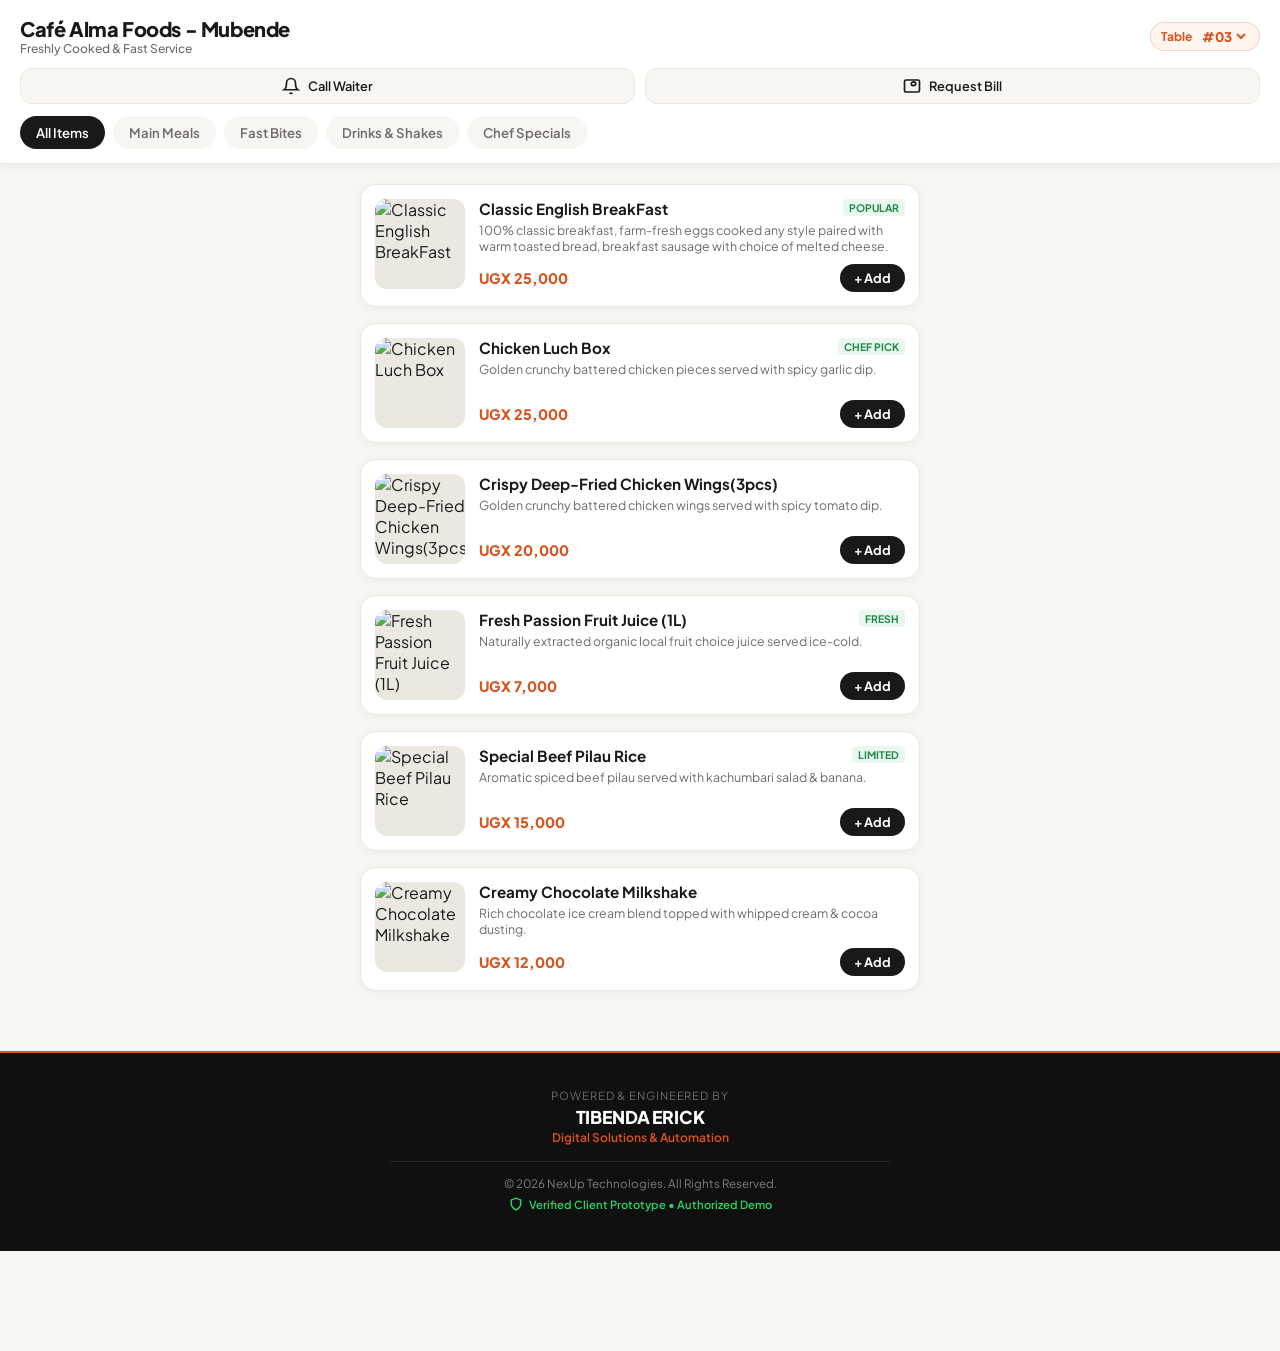
==== index.html @ 37d39fca "Add files via upload" ====
<!DOCTYPE html>
<html lang="en">
<head>
  <meta charset="UTF-8" />
  <meta name="viewport" content="width=device-width, initial-scale=1.0, maximum-scale=1.0, user-scalable=no" />
  <title>Digital Menu & Table Service</title>
  <link rel="preconnect" href="https://fonts.googleapis.com">
  <link rel="preconnect" href="https://fonts.gstatic.com" crossorigin>
  <link href="https://fonts.googleapis.com/css2?family=Plus+Jakarta+Sans:wght@400;500;600;700;800&display=swap" rel="stylesheet">
  <link rel="stylesheet" href="styles.css" />
</head>
<body>

  <!-- Top Navigation & Header -->
  <header class="app-header">
    <div class="brand-bar">
      <div class="brand-info">
        <h1 id="restaurantName" class="brand-title">Café Alma Foods - Mubende</h1>
        <p class="brand-subtitle">Freshly Cooked & Fast Service</p>
      </div>
      <div class="table-badge">
        <span>Table</span>
        <select id="tableSelect">
          <option value="01">#01</option>
          <option value="02">#02</option>
          <option value="03" selected>#03</option>
          <option value="04">#04</option>
          <option value="05">#05</option>
          <option value="VIP-1">VIP 1</option>
        </select>
      </div>
    </div>

    <!-- Quick Quick Call-Waiter Actions -->
    <div class="quick-service-strip">
      <button class="service-btn" id="btnCallWaiter">
        <svg width="18" height="18" viewBox="0 0 24 24" fill="none" stroke="currentColor" stroke-width="2.2"><path d="M18 8A6 6 0 0 0 6 8c0 7-3 9-3 9h18s-3-2-3-9"></path><path d="M13.73 21a2 2 0 0 1-3.46 0"></path></svg>
        Call Waiter
      </button>
      <button class="service-btn" id="btnRequestBill">
        <svg width="18" height="18" viewBox="0 0 24 24" fill="none" stroke="currentColor" stroke-width="2.2"><rect x="2" y="4" width="20" height="16" rx="2"></rect><line x1="12" y1="12" x2="12" y2="12.01"></line><path d="M17 9c0 1.5-1.5 2.5-3 2.5S11 10.5 11 9s1.5-2.5 3-2.5 3 1 3 2.5z"></path></svg>
        Request Bill
      </button>
    </div>

    <!-- Scrollable Category Filter -->
    <nav class="category-nav">
      <button class="cat-pill active" data-category="all">All Items</button>
      <button class="cat-pill" data-category="mains">Main Meals</button>
      <button class="cat-pill" data-category="fastfood">Fast Bites</button>
      <button class="cat-pill" data-category="drinks">Drinks & Shakes</button>
      <button class="cat-pill" data-category="specials">Chef Specials</button>
    </nav>
  </header>

  <!-- Main Product Display Feed -->
  <main class="menu-container">
    <div class="menu-grid" id="menuGrid">
      <!-- Injected dynamically by JS -->
    </div>
  </main>

  <!-- Sticky Bottom Cart Trigger Bar -->
  <div class="cart-bar hidden" id="cartBar">
    <div class="cart-bar-info">
      <span class="cart-count-badge" id="cartBadge">0</span>
      <div class="cart-bar-text">
        <span class="cart-bar-label">Your Order</span>
        <span class="cart-bar-total" id="cartBarTotal">UGX 0</span>
      </div>
    </div>
    <button class="view-cart-btn" id="btnOpenCart">
      View Order
      <svg width="18" height="18" viewBox="0 0 24 24" fill="none" stroke="currentColor" stroke-width="2.5"><line x1="5" y1="12" x2="19" y2="12"></line><polyline points="12 5 19 12 12 19"></polyline></svg>
    </button>
  </div>

  <!-- Order Tray Sheet Modal -->
  <div class="modal-overlay hidden" id="cartModal">
    <div class="modal-sheet">
      <div class="modal-header">
        <div>
          <h2 class="modal-title">Your Order Summary</h2>
          <p class="modal-sub">Table <span id="modalTableNum">#03</span> • Direct Kitchen Dispatch</p>
        </div>
        <button class="close-btn" id="btnCloseCart">&times;</button>
      </div>

      <div class="modal-body">
        <div class="cart-items-list" id="cartItemsList">
          <!-- Injected dynamically -->
        </div>

        <div class="order-notes-box">
          <label for="orderNotes">Kitchen Instructions / Requests:</label>
          <textarea id="orderNotes" rows="2" placeholder="e.g. Extra ketchup, extra salt, no onions, cold drinks please..."></textarea>
        </div>

        <div class="payment-method-box">
          <label>Payment Method:</label>
          <div class="payment-options">
            <label class="pay-option">
              <input type="radio" name="payment" value="Cash on Delivery" checked>
              <span>Cash</span>
            </label>
            <label class="pay-option">
              <input type="radio" name="payment" value="Mobile Money">
              <span>Mobile Money</span>
            </label>
            <label class="pay-option">
              <input type="radio" name="payment" value="Card Payment">
              <span>Card</span>
            </label>
          </div>
        </div>

        <div class="summary-breakdown">
          <div class="summary-row">
            <span>Subtotal</span>
            <span id="summarySubtotal">UGX 0</span>
          </div>
          <div class="summary-row total-row">
            <span>Total Payable</span>
            <span id="summaryTotal">UGX 0</span>
          </div>
        </div>
      </div>

      <div class="modal-footer">
        <button class="dispatch-whatsapp-btn" id="btnDispatchOrder">
          <svg width="22" height="22" viewBox="0 0 24 24" fill="currentColor"><path d="M.057 24l1.687-6.163c-1.041-1.804-1.588-3.849-1.587-5.946.003-6.556 5.338-11.891 11.893-11.891 3.181.001 6.167 1.24 8.413 3.488 2.245 2.248 3.481 5.236 3.48 8.414-.003 6.557-5.338 11.892-11.893 11.892-1.99-.001-3.951-.5-5.688-1.448l-6.305 1.654zm6.597-3.807c1.676.995 3.276 1.591 5.392 1.592 5.448 0 9.886-4.434 9.889-9.885.002-5.462-4.415-9.89-9.881-9.892-5.452 0-9.887 4.434-9.889 9.884-.001 2.225.651 3.891 1.746 5.634l-.999 3.648 3.742-.981zm11.387-5.464c-.074-.124-.272-.198-.57-.347-.297-.149-1.758-.868-2.031-.967-.272-.099-.47-.149-.669.149-.198.297-.768.967-.941 1.165-.173.198-.347.223-.644.074-.297-.149-1.255-.462-2.39-1.475-.883-.788-1.48-1.761-1.653-2.059-.173-.297-.018-.458.13-.606.134-.133.297-.347.446-.521.151-.172.2-.296.3-.495.099-.198.05-.372-.025-.521-.075-.148-.669-1.611-.916-2.206-.242-.579-.487-.501-.669-.51l-.57-.01c-.198 0-.52.074-.792.372s-1.04 1.016-1.04 2.479 1.065 2.876 1.213 3.074c.149.198 2.095 3.2 5.076 4.487.709.306 1.263.489 1.694.626.712.226 1.36.194 1.872.118.571-.085 1.758-.719 2.006-1.413.248-.695.248-1.29.173-1.414z"/></svg>
          Send Order to Kitchen via WhatsApp
        </button>
      </div>
    </div>
  </div>

  <!-- Agency Branding & Ownership Footer -->
  <footer class="app-footer">
    <div class="footer-content">
      <div class="brand-signature">
        <span class="powered-by">Powered & Engineered by</span>
        <h3 class="agency-name">TIBENDA ERICK</h3>
        <p class="agency-tagline">Digital Solutions & Automation</p>
      </div>
      <div class="footer-meta">
        <p>&copy; 2026 NexUp Technologies. All Rights Reserved.</p>
        <p class="verification-badge">
          <svg width="14" height="14" viewBox="0 0 24 24" fill="none" stroke="currentColor" stroke-width="2.5">
            <path d="M12 22s8-4 8-10V5l-8-3-8 3v7c0 6 8 10 8 10z"></path>
          </svg>
          Verified Client Prototype • Authorized Demo
        </p>
      </div>
    </div>
  </footer>
  <script src="app.js"></script>
</body>
</html>
---- styles.css ----
:root {
  --bg-main: #F8F6F2;
  --surface: #FFFFFF;
  --text-dark: #1A1918;
  --text-muted: #6E6C68;
  --primary: #D9531E;
  --primary-hover: #C14413;
  --accent-warm: #FFF5EF;
  --border-light: #EBE8E1;
  --whatsapp-green: #25D366;
  --shadow-sm: 0 2px 8px rgba(0, 0, 0, 0.05);
  --shadow-lg: 0 10px 30px rgba(0, 0, 0, 0.12);
  --radius-lg: 16px;
  --radius-md: 12px;
}

* {
  box-sizing: border-box;
  margin: 0;
  padding: 0;
  font-family: 'Plus Jakarta Sans', sans-serif;
  -webkit-tap-highlight-color: transparent;
}

body {
  background-color: var(--bg-main);
  color: var(--text-dark);
  padding-bottom: 100px;
}

/* Header */
.app-header {
  position: sticky;
  top: 0;
  background: var(--surface);
  z-index: 100;
  box-shadow: var(--shadow-sm);
  border-bottom: 1px solid var(--border-light);
}

.brand-bar {
  display: flex;
  justify-content: space-between;
  align-items: center;
  padding: 16px 20px 12px;
}

.brand-title {
  font-size: 1.25rem;
  font-weight: 800;
  letter-spacing: -0.02em;
  color: var(--text-dark);
}

.brand-subtitle {
  font-size: 0.75rem;
  color: var(--text-muted);
  font-weight: 500;
}

.table-badge {
  background: var(--accent-warm);
  border: 1px solid rgba(217, 83, 30, 0.2);
  padding: 4px 10px;
  border-radius: 20px;
  display: flex;
  align-items: center;
  gap: 6px;
  font-size: 0.75rem;
  font-weight: 700;
  color: var(--primary);
}

.table-badge select {
  border: none;
  background: transparent;
  font-weight: 800;
  color: var(--primary);
  outline: none;
  cursor: pointer;
}

/* Service Actions Strip */
.quick-service-strip {
  display: flex;
  gap: 10px;
  padding: 0 20px 12px;
}

.service-btn {
  flex: 1;
  display: flex;
  align-items: center;
  justify-content: center;
  gap: 8px;
  background: var(--bg-main);
  border: 1px solid var(--border-light);
  padding: 8px 12px;
  border-radius: var(--radius-md);
  font-size: 0.8rem;
  font-weight: 600;
  color: var(--text-dark);
  cursor: pointer;
}

.service-btn:active {
  background: var(--border-light);
}

/* Category Filter Bar */
.category-nav {
  display: flex;
  overflow-x: auto;
  gap: 8px;
  padding: 0 20px 14px;
  scrollbar-width: none;
}
.category-nav::-webkit-scrollbar { display: none; }

.cat-pill {
  white-space: nowrap;
  border: none;
  background: var(--bg-main);
  color: var(--text-muted);
  padding: 8px 16px;
  border-radius: 20px;
  font-size: 0.825rem;
  font-weight: 600;
  cursor: pointer;
}

.cat-pill.active {
  background: var(--text-dark);
  color: var(--surface);
}

/* Menu Display Feed */
.menu-container {
  padding: 20px;
  max-width: 600px;
  margin: 0 auto;
}

.menu-grid {
  display: flex;
  flex-direction: column;
  gap: 16px;
}

.item-card {
  background: var(--surface);
  border-radius: var(--radius-lg);
  padding: 14px;
  display: flex;
  gap: 14px;
  box-shadow: var(--shadow-sm);
  border: 1px solid var(--border-light);
  position: relative;
}

.item-img {
  width: 90px;
  height: 90px;
  border-radius: var(--radius-md);
  object-fit: cover;
  background-color: var(--border-light);
}

.item-details {
  flex: 1;
  display: flex;
  flex-direction: column;
  justify-content: space-between;
}

.item-header {
  display: flex;
  justify-content: space-between;
  align-items: flex-start;
  gap: 8px;
}

.item-name {
  font-size: 0.95rem;
  font-weight: 700;
  line-height: 1.25;
}

.item-badge {
  background: #EAF7EE;
  color: #1E874B;
  font-size: 0.65rem;
  font-weight: 700;
  padding: 2px 6px;
  border-radius: 4px;
  text-transform: uppercase;
}

.item-desc {
  font-size: 0.775rem;
  color: var(--text-muted);
  margin-top: 4px;
  line-height: 1.3;
}

.item-bottom {
  display: flex;
  justify-content: space-between;
  align-items: center;
  margin-top: 10px;
}

.item-price {
  font-size: 0.9rem;
  font-weight: 800;
  color: var(--primary);
}

/* Controls */
.qty-control {
  display: flex;
  align-items: center;
  gap: 10px;
  background: var(--bg-main);
  padding: 4px 8px;
  border-radius: 20px;
  border: 1px solid var(--border-light);
}

.qty-btn {
  border: none;
  background: var(--surface);
  width: 26px;
  height: 26px;
  border-radius: 50%;
  font-weight: 800;
  color: var(--text-dark);
  cursor: pointer;
  box-shadow: 0 1px 3px rgba(0,0,0,0.1);
  display: flex;
  align-items: center;
  justify-content: center;
}

.qty-btn:active { transform: scale(0.95); }

.qty-count {
  font-size: 0.85rem;
  font-weight: 700;
  min-width: 14px;
  text-align: center;
}

.add-btn {
  background: var(--text-dark);
  color: var(--surface);
  border: none;
  padding: 6px 14px;
  border-radius: 20px;
  font-size: 0.8rem;
  font-weight: 700;
  cursor: pointer;
}

/* Bottom Floating Cart Bar */
.cart-bar {
  position: fixed;
  bottom: 20px;
  left: 20px;
  right: 20px;
  max-width: 560px;
  margin: 0 auto;
  background: var(--text-dark);
  color: var(--surface);
  border-radius: 30px;
  padding: 10px 12px 10px 20px;
  display: flex;
  justify-content: space-between;
  align-items: center;
  box-shadow: var(--shadow-lg);
  z-index: 200;
}

.cart-bar.hidden { display: none; }

.cart-bar-info {
  display: flex;
  align-items: center;
  gap: 12px;
}

.cart-count-badge {
  background: var(--primary);
  color: var(--surface);
  width: 28px;
  height: 28px;
  border-radius: 50%;
  font-weight: 800;
  font-size: 0.85rem;
  display: flex;
  align-items: center;
  justify-content: center;
}

.cart-bar-text {
  display: flex;
  flex-direction: column;
}

.cart-bar-label { font-size: 0.7rem; color: #A09E9A; text-transform: uppercase; }
.cart-bar-total { font-size: 0.95rem; font-weight: 800; }

.view-cart-btn {
  background: var(--primary);
  color: var(--surface);
  border: none;
  padding: 10px 18px;
  border-radius: 20px;
  font-size: 0.85rem;
  font-weight: 700;
  display: flex;
  align-items: center;
  gap: 6px;
  cursor: pointer;
}

/* Modal Tray Sheet */
.modal-overlay {
  position: fixed;
  inset: 0;
  background: rgba(0, 0, 0, 0.6);
  z-index: 300;
  display: flex;
  justify-content: center;
  align-items: flex-end;
}

.modal-overlay.hidden { display: none; }

.modal-sheet {
  background: var(--surface);
  width: 100%;
  max-width: 600px;
  border-radius: 24px 24px 0 0;
  padding: 24px 20px;
  max-height: 85vh;
  overflow-y: auto;
  animation: slideUp 0.25s ease-out;
}

@keyframes slideUp {
  from { transform: translateY(100%); }
  to { transform: translateY(0); }
}

.modal-header {
  display: flex;
  justify-content: space-between;
  align-items: flex-start;
  margin-bottom: 20px;
}

.modal-title { font-size: 1.15rem; font-weight: 800; }
.modal-sub { font-size: 0.775rem; color: var(--text-muted); }

.close-btn {
  border: none;
  background: var(--bg-main);
  width: 32px;
  height: 32px;
  border-radius: 50%;
  font-size: 1.25rem;
  cursor: pointer;
}

.cart-items-list {
  display: flex;
  flex-direction: column;
  gap: 12px;
  margin-bottom: 20px;
}

.cart-item-row {
  display: flex;
  justify-content: space-between;
  align-items: center;
  padding-bottom: 12px;
  border-bottom: 1px solid var(--border-light);
}

.cart-item-title { font-size: 0.875rem; font-weight: 700; }
.cart-item-sub { font-size: 0.75rem; color: var(--text-muted); }

.order-notes-box, .payment-method-box {
  margin-bottom: 20px;
}

.order-notes-box label, .payment-method-box label {
  display: block;
  font-size: 0.8rem;
  font-weight: 700;
  margin-bottom: 8px;
}

.order-notes-box textarea {
  width: 100%;
  border: 1px solid var(--border-light);
  border-radius: var(--radius-md);
  padding: 10px;
  font-size: 0.825rem;
  background: var(--bg-main);
  resize: none;
  outline: none;
}

.payment-options {
  display: flex;
  gap: 10px;
}

.pay-option {
  flex: 1;
  border: 1px solid var(--border-light);
  padding: 8px 10px;
  border-radius: var(--radius-md);
  text-align: center;
  font-size: 0.8rem;
  font-weight: 600;
  cursor: pointer;
  display: flex;
  align-items: center;
  justify-content: center;
  gap: 6px;
}

.pay-option input { accent-color: var(--primary); }

.summary-breakdown {
  background: var(--bg-main);
  padding: 14px;
  border-radius: var(--radius-md);
  margin-bottom: 20px;
}

.summary-row {
  display: flex;
  justify-content: space-between;
  font-size: 0.85rem;
  color: var(--text-muted);
  margin-bottom: 6px;
}

.total-row {
  font-size: 1rem;
  font-weight: 800;
  color: var(--text-dark);
  margin-bottom: 0;
  padding-top: 6px;
  border-top: 1px dashed var(--border-light);
}

.dispatch-whatsapp-btn {
  width: 100%;
  background: var(--whatsapp-green);
  color: white;
  border: none;
  padding: 14px;
  border-radius: 30px;
  font-size: 0.925rem;
  font-weight: 800;
  display: flex;
  align-items: center;
  justify-content: center;
  gap: 10px;
  cursor: pointer;
}

.dispatch-whatsapp-btn:active { opacity: 0.9; }

/* Agency Branding Footer */
.app-footer {
  background: #111010;
  color: #A09E9A;
  padding: 30px 20px 40px;
  margin-top: 40px;
  border-top: 2px solid var(--primary);
  text-align: center;
}

.footer-content {
  max-width: 500px;
  margin: 0 auto;
  display: flex;
  flex-direction: column;
  gap: 16px;
}

.powered-by {
  font-size: 0.7rem;
  text-transform: uppercase;
  letter-spacing: 0.08em;
  color: var(--text-muted);
}

.agency-name {
  color: #FFFFFF;
  font-size: 1.1rem;
  font-weight: 800;
  letter-spacing: -0.01em;
  margin-top: 2px;
}

.agency-tagline {
  font-size: 0.75rem;
  color: var(--primary);
  font-weight: 600;
  margin-top: 2px;
}

.footer-meta {
  border-top: 1px solid #282624;
  padding-top: 14px;
  font-size: 0.725rem;
  color: #807E7A;
  display: flex;
  flex-direction: column;
  gap: 6px;
}

.verification-badge {
  display: inline-flex;
  align-items: center;
  justify-content: center;
  gap: 6px;
  color: var(--whatsapp-green);
  font-weight: 600;
  font-size: 0.7rem;
}
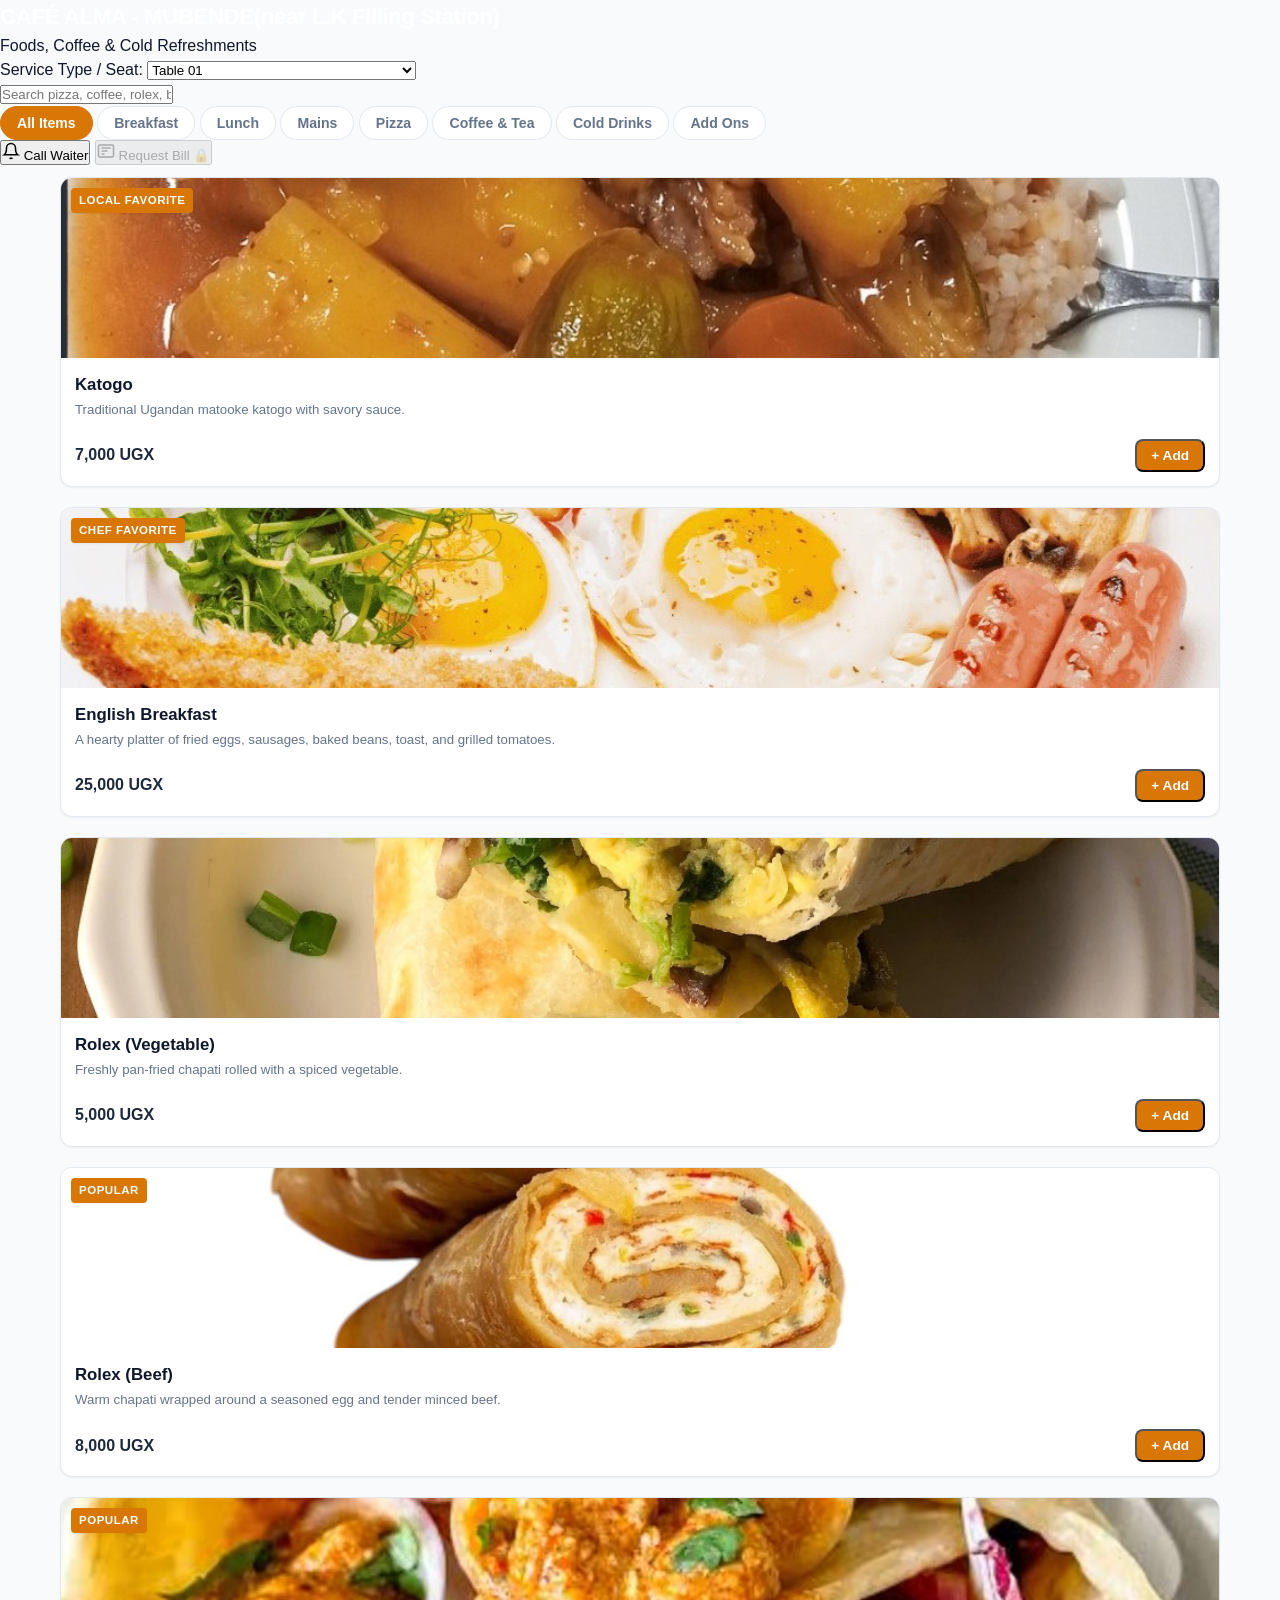
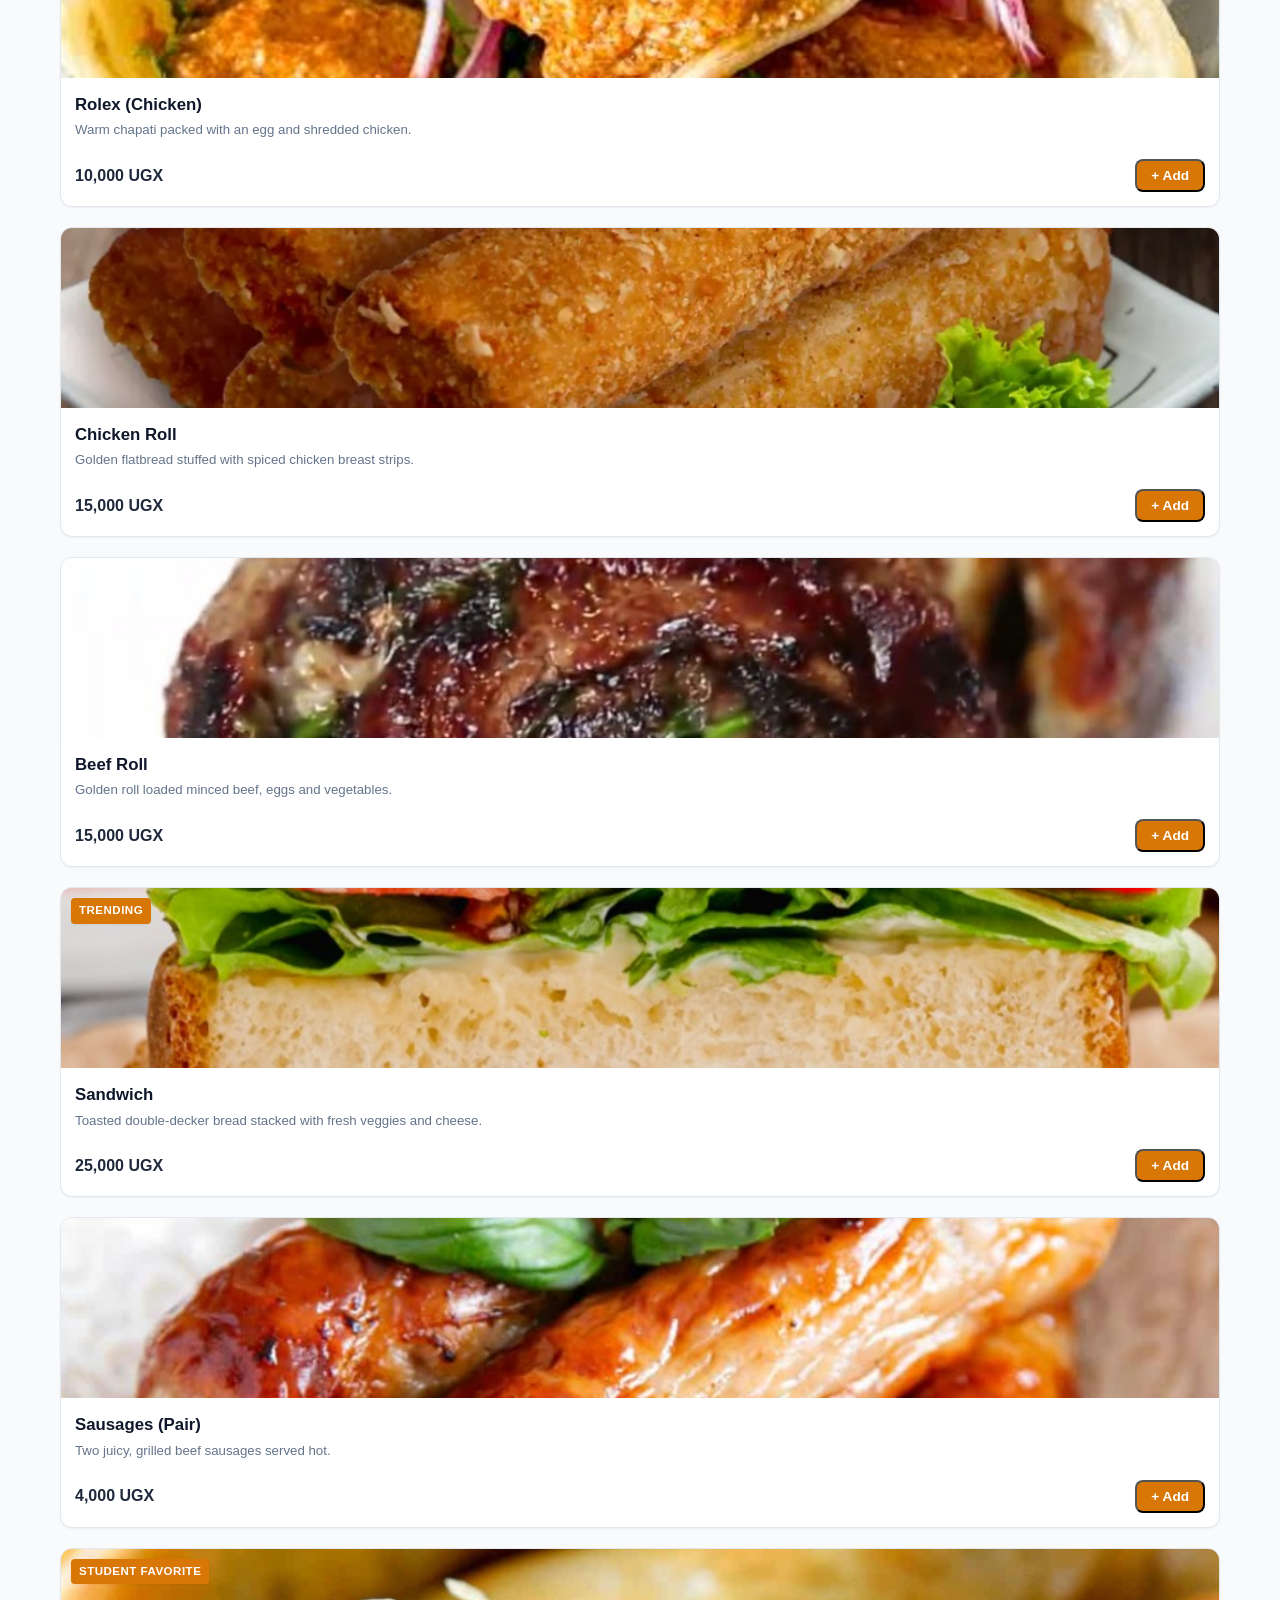
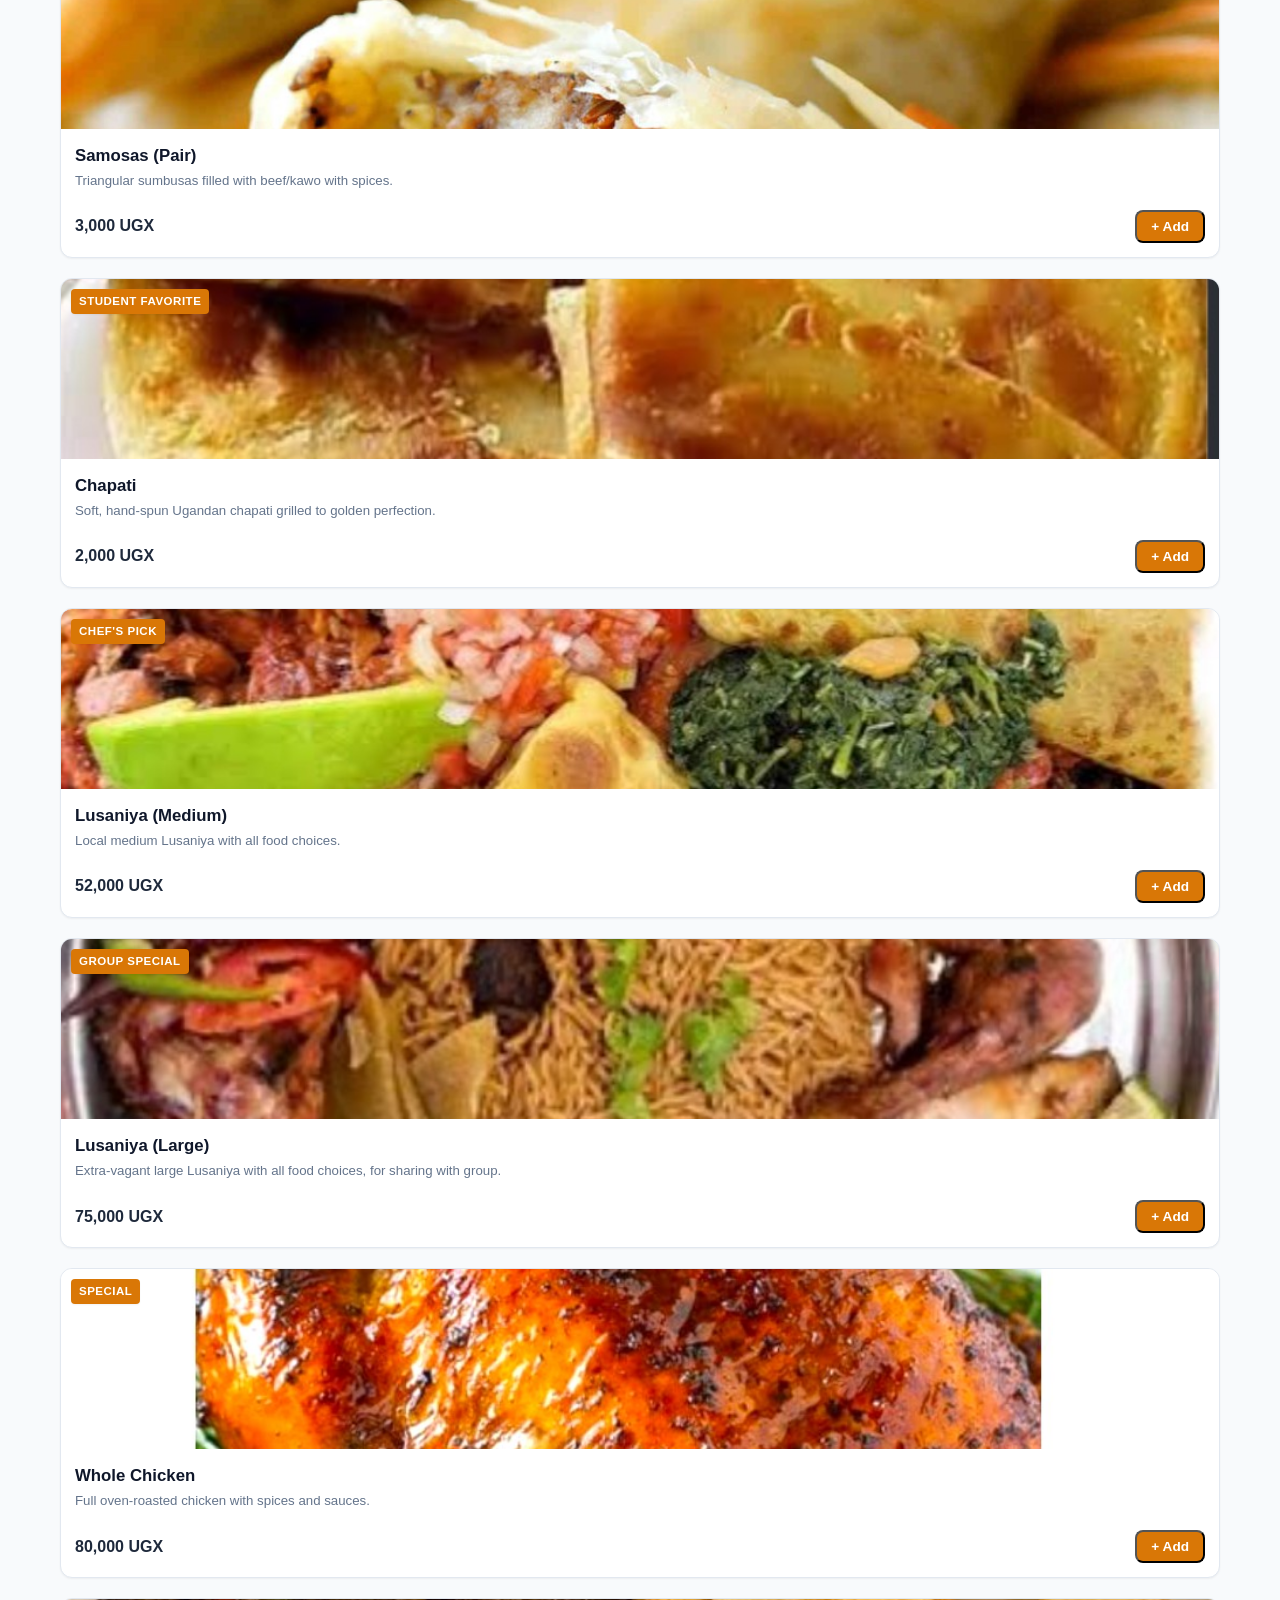
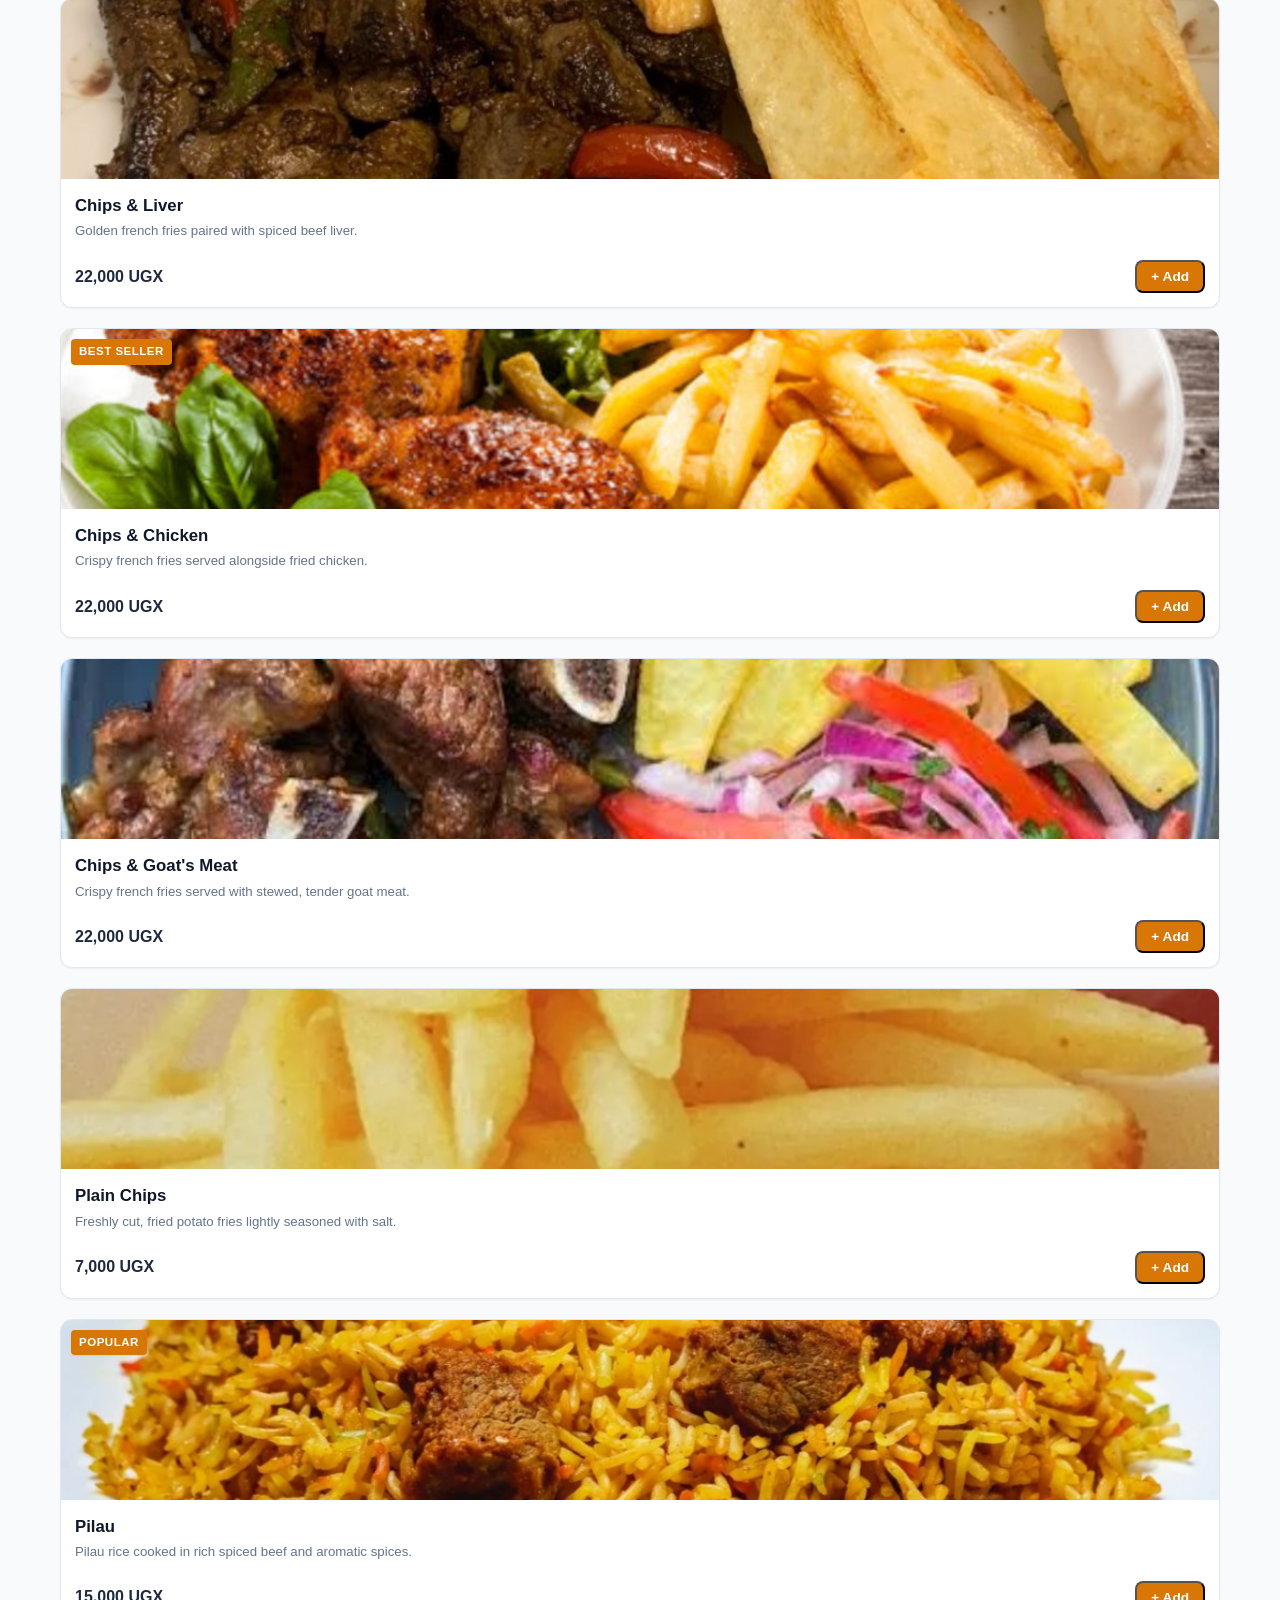
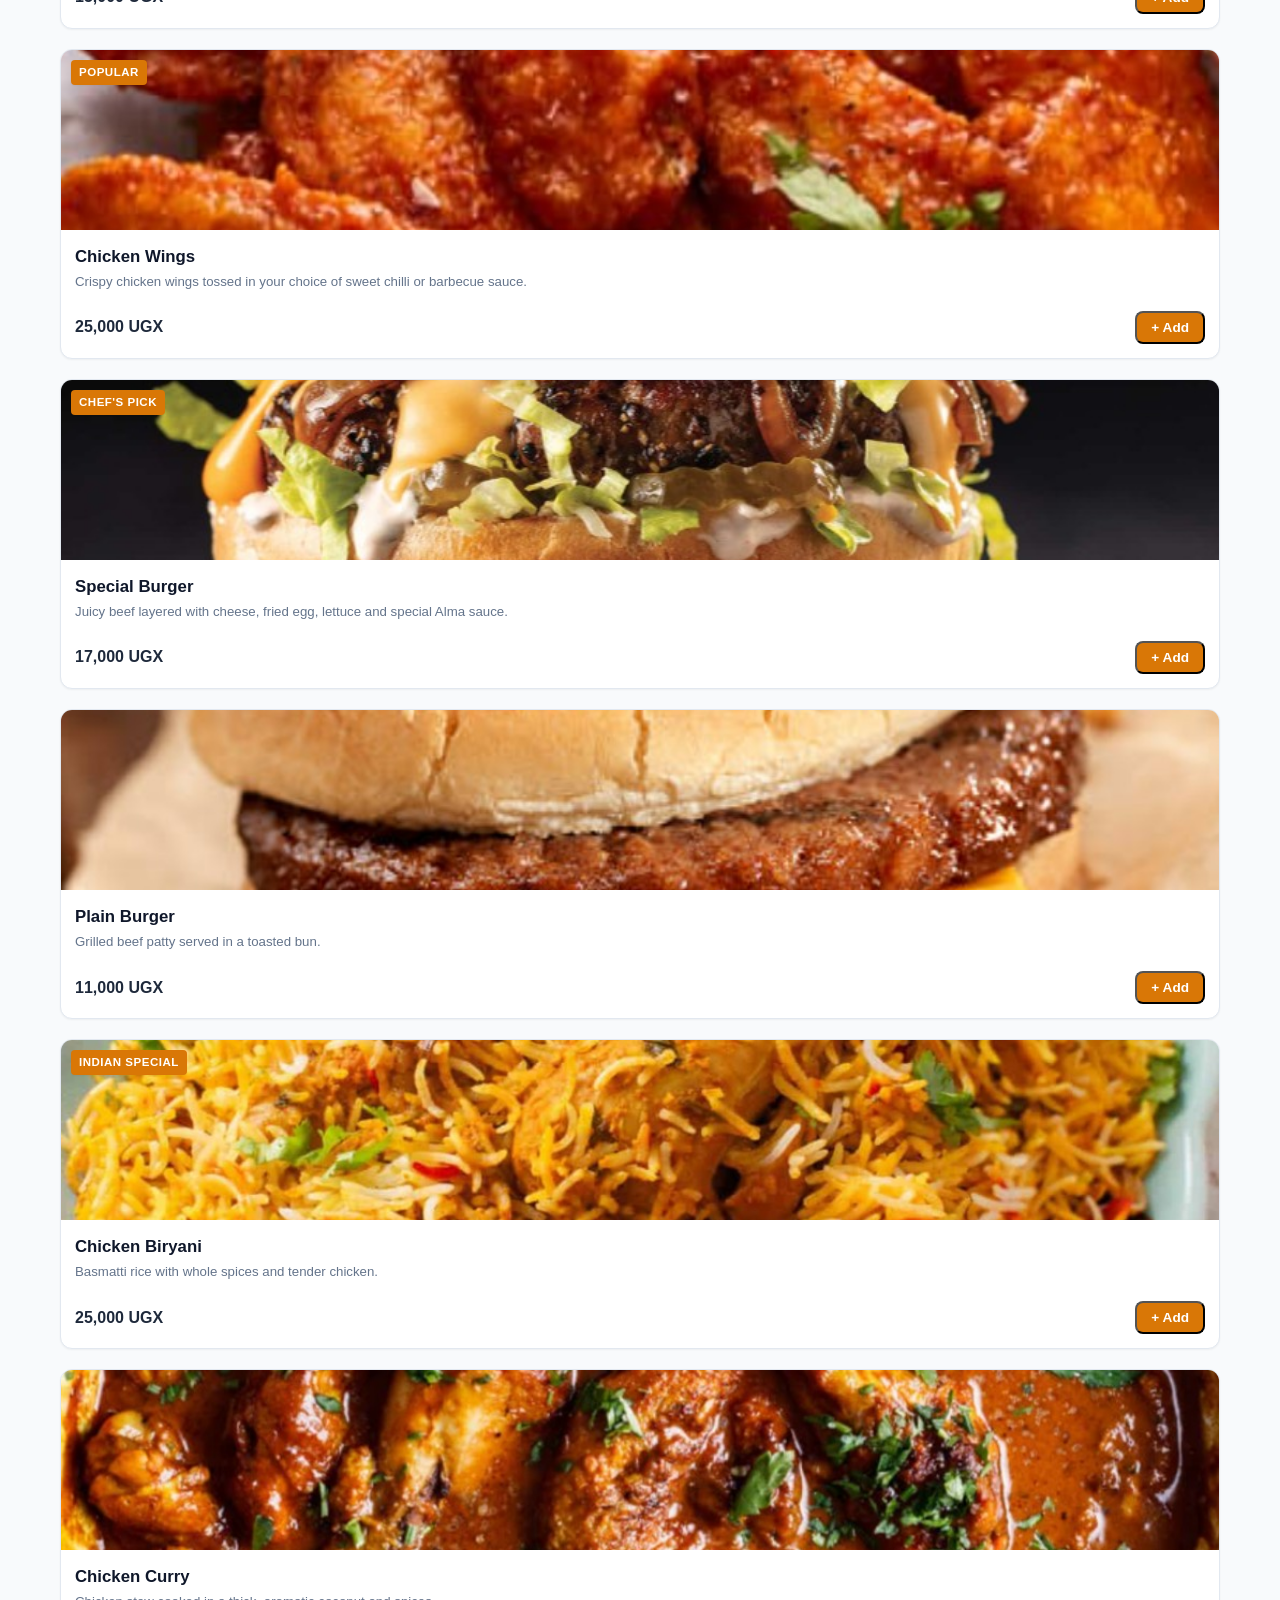
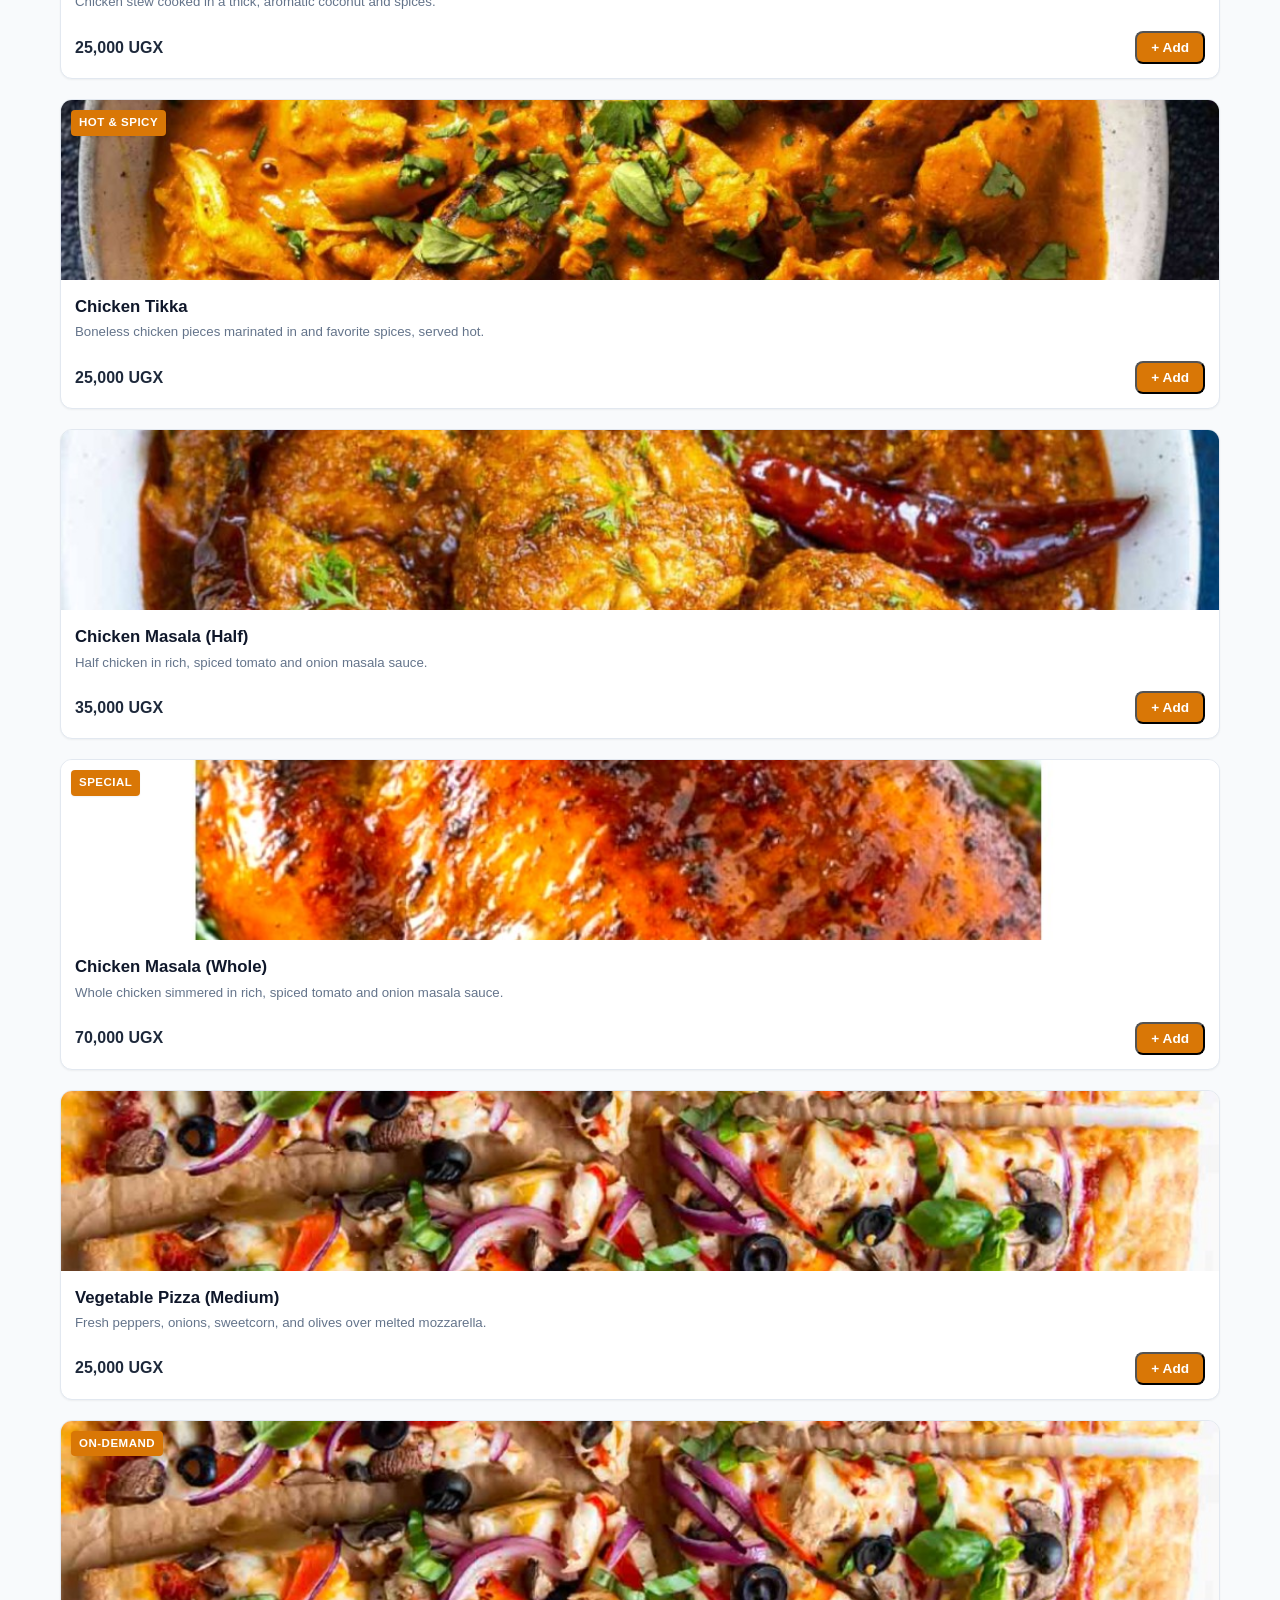
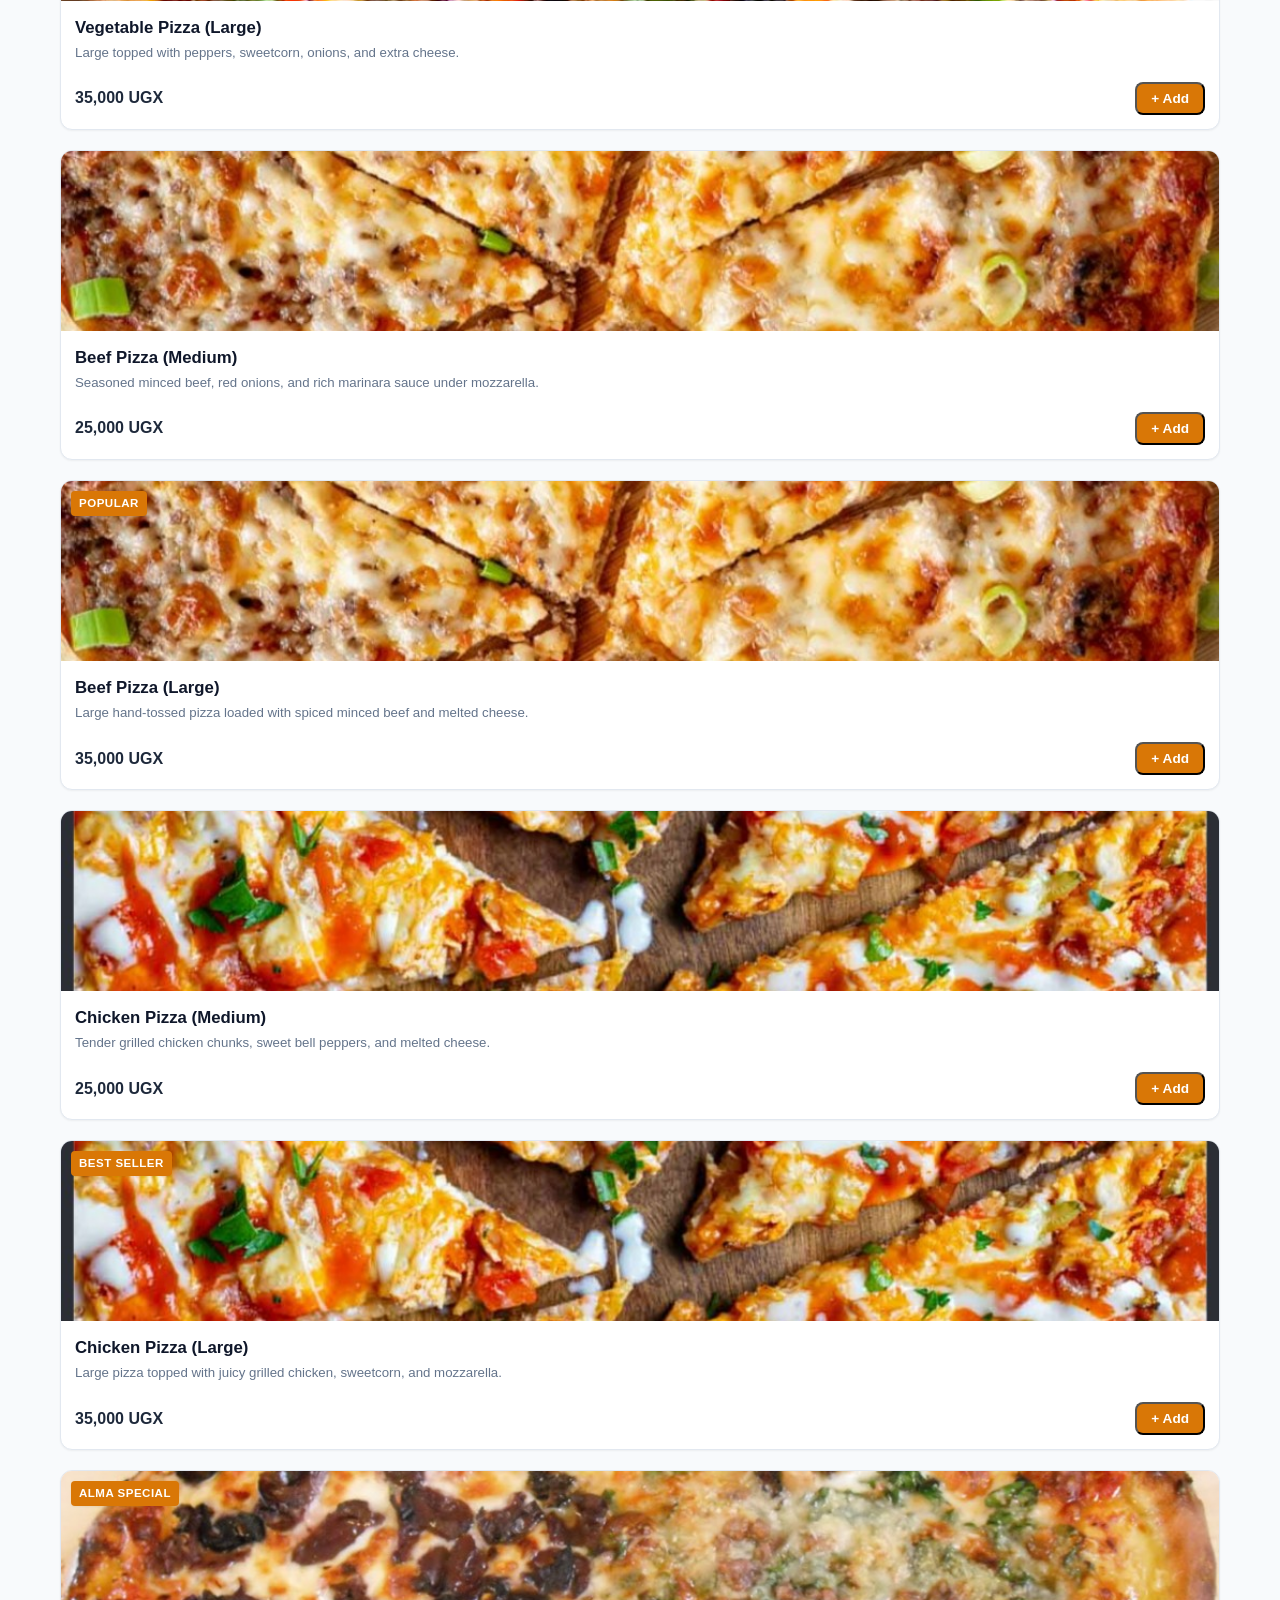
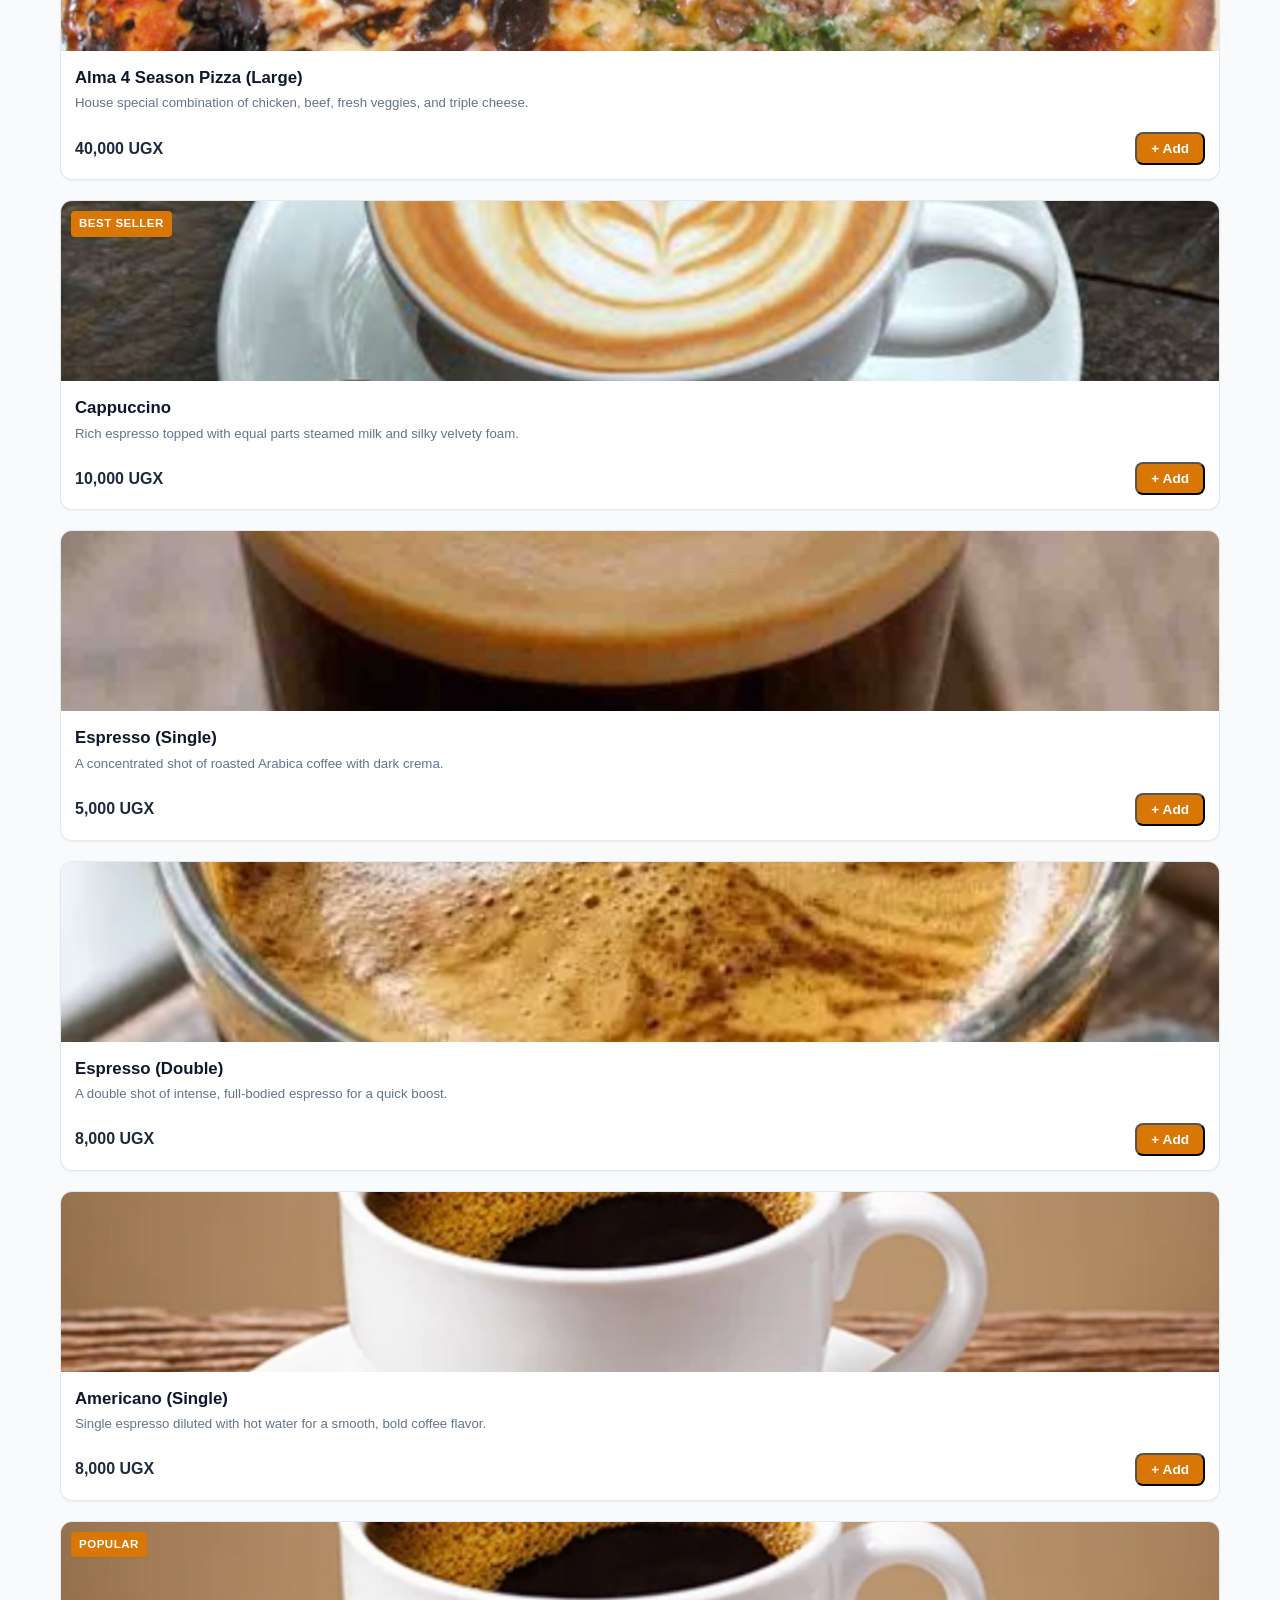
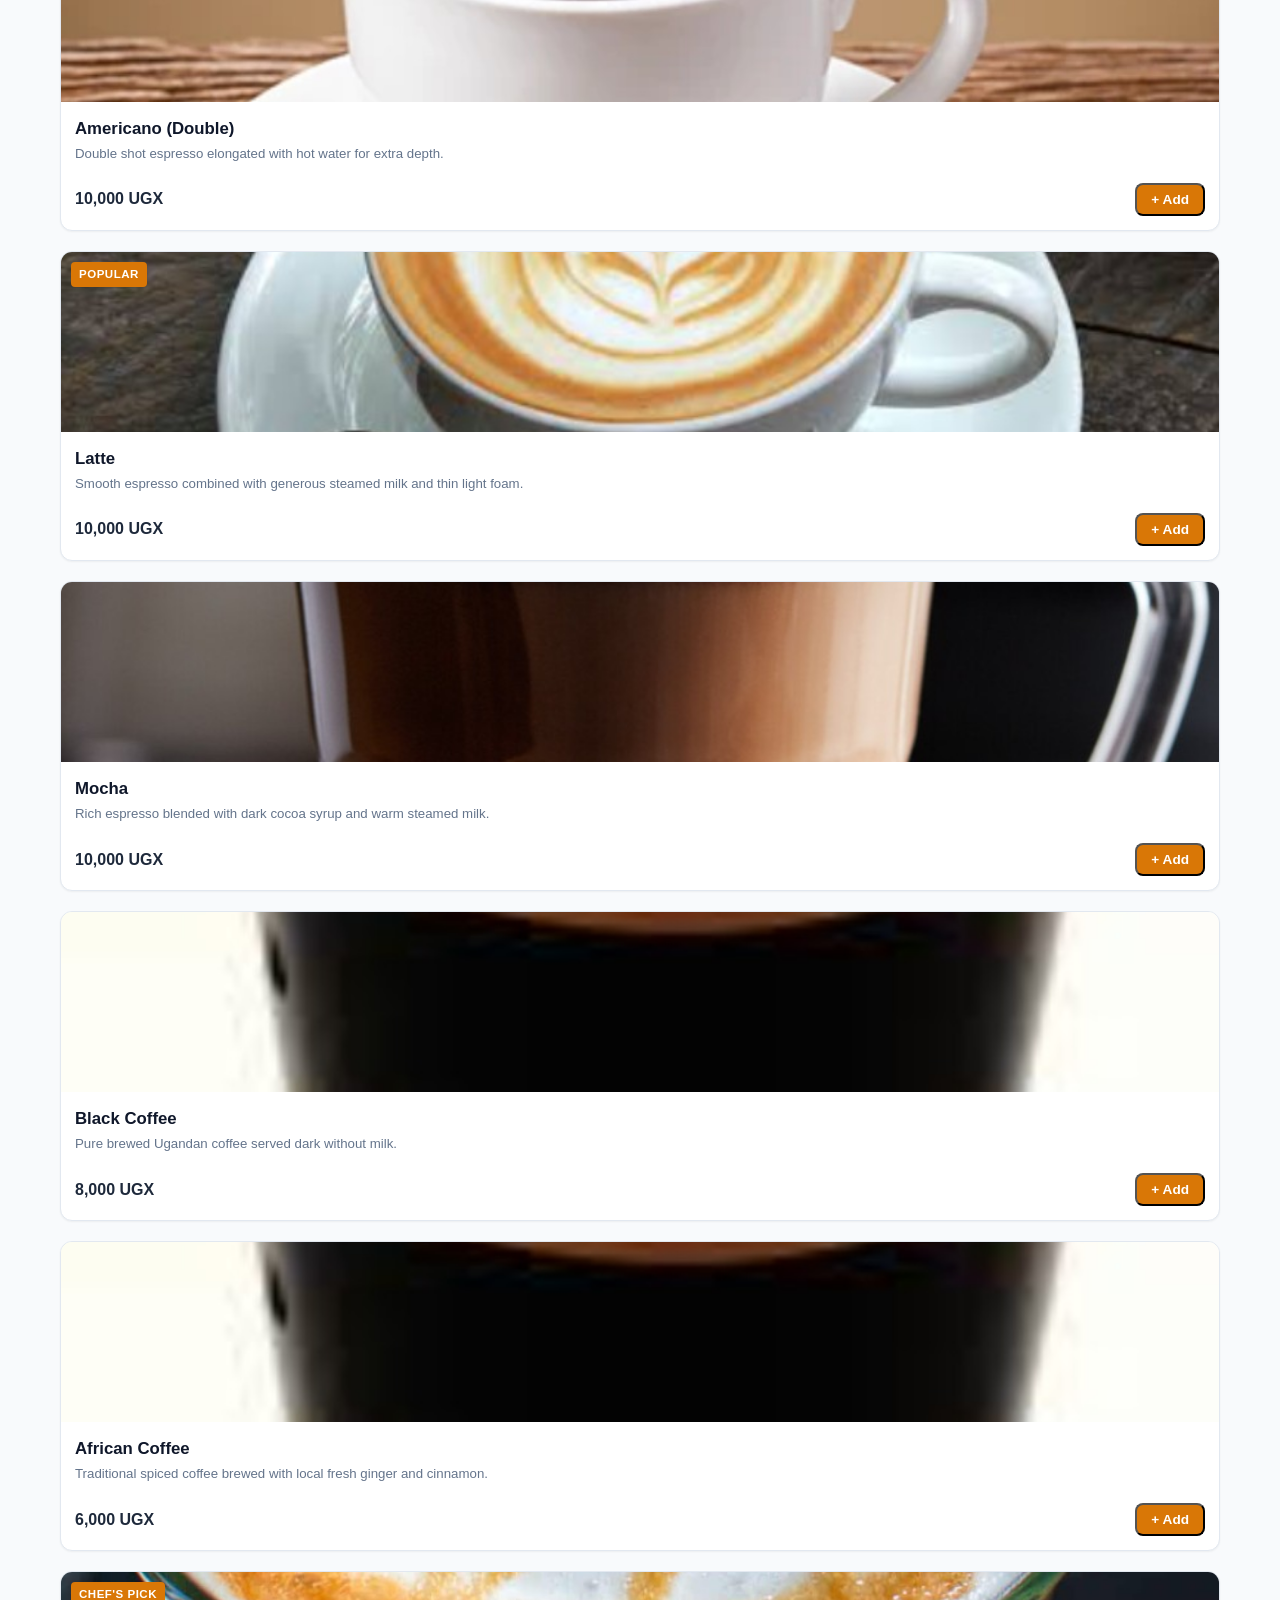
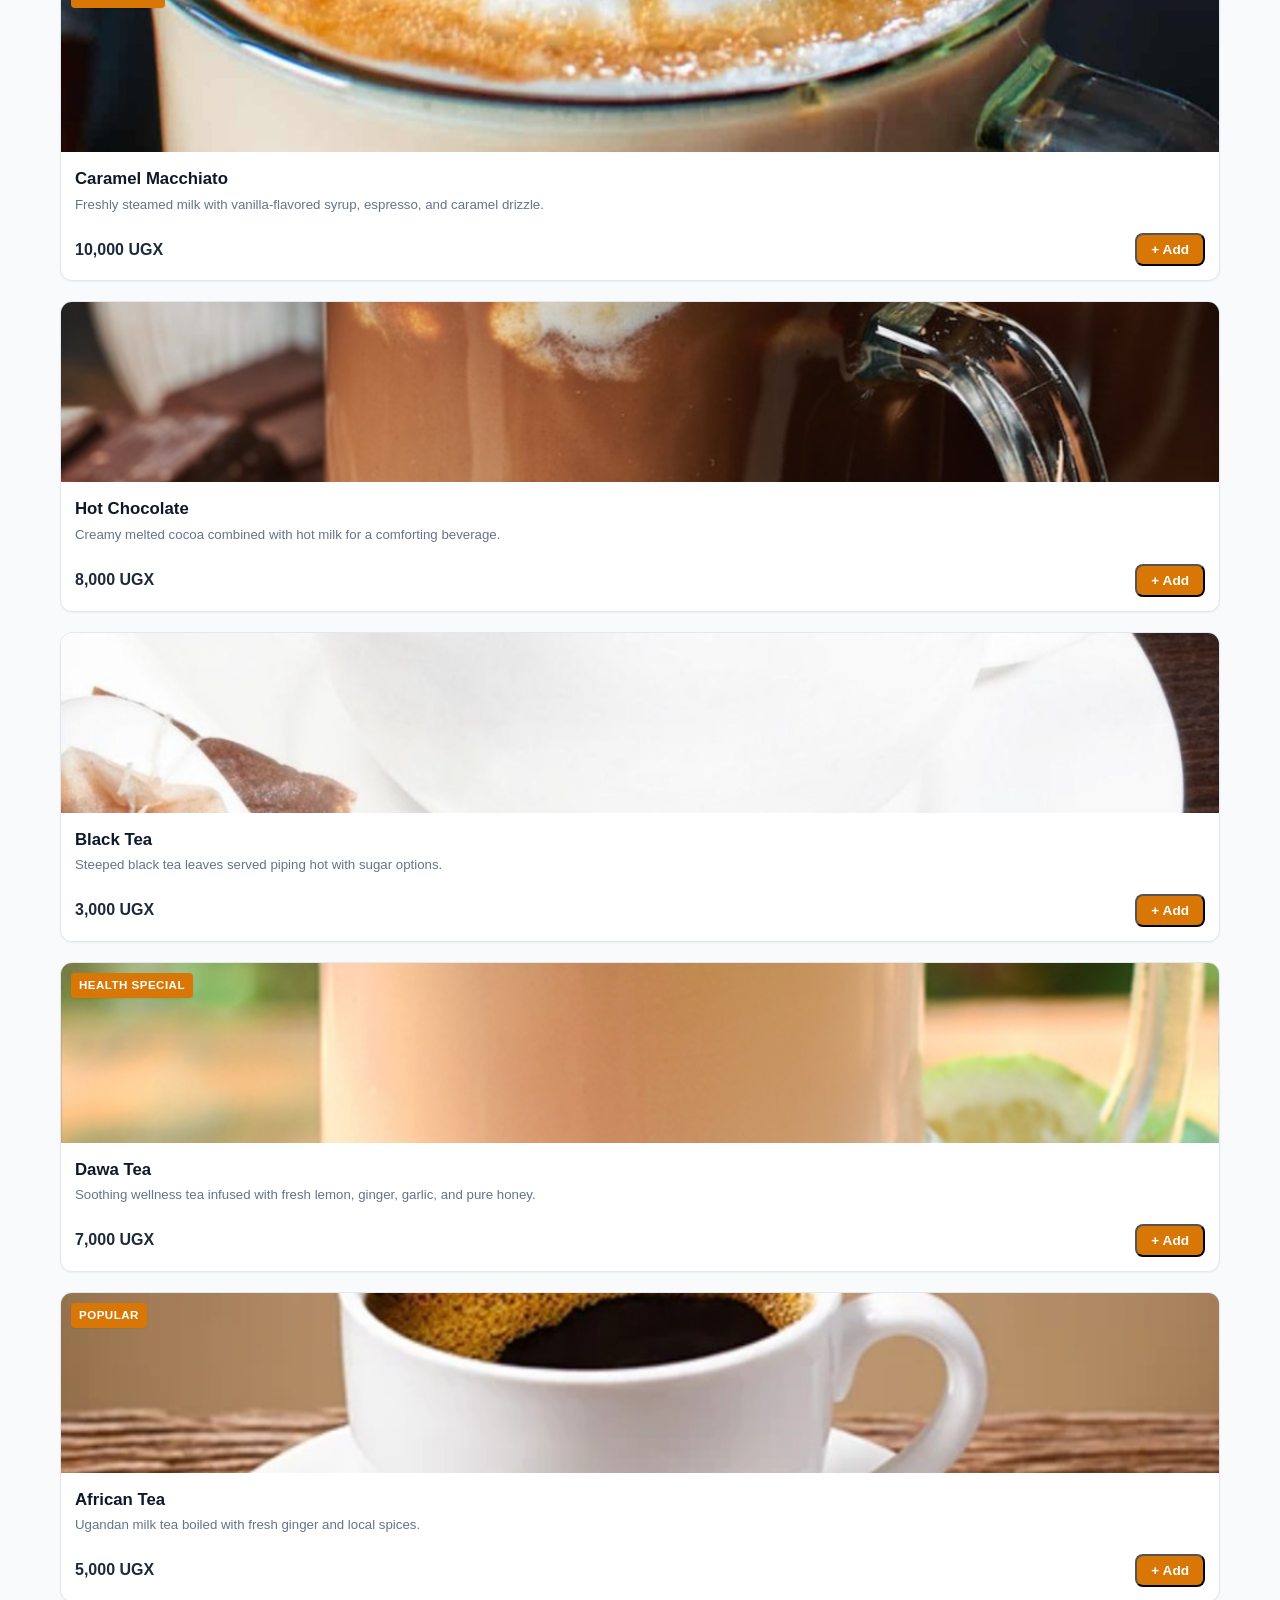
==== commit 1e4ea12e: "Add files via upload" ====
--- a/index.html
+++ b/index.html
@@ -3,157 +3,192 @@
 <head>
   <meta charset="UTF-8" />
   <meta name="viewport" content="width=device-width, initial-scale=1.0, maximum-scale=1.0, user-scalable=no" />
-  <title>Digital Menu & Table Service</title>
+  <title>Café Alma Foods — Digital Table & Delivery Menu</title>
+  
+  <!-- FAVICON PLACEMENT (Reads assets/favicon.png) -->
+  <link rel="icon" type="image/png" href="assets/favicon.png" />
+  <link rel="apple-touch-icon" href="assets/favicon.png" />
+
+  <link rel="stylesheet" href="styles.css" />
+  <!-- Google Fonts -->
   <link rel="preconnect" href="https://fonts.googleapis.com">
   <link rel="preconnect" href="https://fonts.gstatic.com" crossorigin>
   <link href="https://fonts.googleapis.com/css2?family=Plus+Jakarta+Sans:wght@400;500;600;700;800&display=swap" rel="stylesheet">
-  <link rel="stylesheet" href="styles.css" />
 </head>
 <body>
 
-  <!-- Top Navigation & Header -->
+  <!-- Sticky Top Header -->
   <header class="app-header">
-    <div class="brand-bar">
-      <div class="brand-info">
-        <h1 id="restaurantName" class="brand-title">Café Alma Foods - Mubende</h1>
-        <p class="brand-subtitle">Freshly Cooked & Fast Service</p>
-      </div>
-      <div class="table-badge">
-        <span>Table</span>
-        <select id="tableSelect">
-          <option value="01">#01</option>
-          <option value="02">#02</option>
-          <option value="03" selected>#03</option>
-          <option value="04">#04</option>
-          <option value="05">#05</option>
-          <option value="VIP-1">VIP 1</option>
-        </select>
-      </div>
+    <div class="brand-container">
+      <h1 class="brand-title">CAFÉ ALMA - MUBENDE(near L.K Filling Station)</h1>
+      <span class="brand-subtitle">Foods, Coffee & Cold Refreshments</span>
     </div>
 
-    <!-- Quick Quick Call-Waiter Actions -->
-    <div class="quick-service-strip">
-      <button class="service-btn" id="btnCallWaiter">
-        <svg width="18" height="18" viewBox="0 0 24 24" fill="none" stroke="currentColor" stroke-width="2.2"><path d="M18 8A6 6 0 0 0 6 8c0 7-3 9-3 9h18s-3-2-3-9"></path><path d="M13.73 21a2 2 0 0 1-3.46 0"></path></svg>
-        Call Waiter
-      </button>
-      <button class="service-btn" id="btnRequestBill">
-        <svg width="18" height="18" viewBox="0 0 24 24" fill="none" stroke="currentColor" stroke-width="2.2"><rect x="2" y="4" width="20" height="16" rx="2"></rect><line x1="12" y1="12" x2="12" y2="12.01"></line><path d="M17 9c0 1.5-1.5 2.5-3 2.5S11 10.5 11 9s1.5-2.5 3-2.5 3 1 3 2.5z"></path></svg>
-        Request Bill
-      </button>
+    <!-- Location & Mode Selector Bar (12 Tables + VIP Balcony + Delivery) -->
+    <div class="location-bar">
+      <label for="locationSelect" class="location-label">Service Type / Seat:</label>
+      <select id="locationSelect" class="location-dropdown" onchange="handleLocationChange()">
+        <option value="Table 01">Table 01</option>
+        <option value="Table 02">Table 02</option>
+        <option value="Table 03">Table 03</option>
+        <option value="Table 04">Table 04</option>
+        <option value="Table 05">Table 05</option>
+        <option value="Table 06">Table 06</option>
+        <option value="Table 07">Table 07</option>
+        <option value="Table 08">Table 08</option>
+        <option value="Table 09">Table 09</option>
+        <option value="Table 10">Table 10</option>
+        <option value="Table 11">Table 11</option>
+        <option value="Table 12">Table 12</option>
+        <option value="VIP Balcony">VIP Balcony (+5,000 UGX VIP Charge)</option>
+        <option value="DELIVERY">Home / Office Delivery (+3,000 UGX Fee)</option>
+      </select>
     </div>
 
-    <!-- Scrollable Category Filter -->
+    <!-- Live Search & Category Pills -->
+    <div class="search-container">
+      <input type="text" id="searchInput" placeholder="Search pizza, coffee, rolex, biryani..." oninput="filterMenu()" />
+    </div>
+
     <nav class="category-nav">
-      <button class="cat-pill active" data-category="all">All Items</button>
-      <button class="cat-pill" data-category="mains">Main Meals</button>
-      <button class="cat-pill" data-category="fastfood">Fast Bites</button>
-      <button class="cat-pill" data-category="drinks">Drinks & Shakes</button>
-      <button class="cat-pill" data-category="specials">Chef Specials</button>
+      <button class="cat-btn active" onclick="switchCategory('all', this)">All Items</button>
+      <button class="cat-btn" onclick="switchCategory('breakfast', this)">Breakfast</button>
+      <button class="cat-btn" onclick="switchCategory('lunch', this)">Lunch</button>
+      <button class="cat-btn" onclick="switchCategory('mains', this)">Mains</button>
+      <button class="cat-btn" onclick="switchCategory('pizza', this)">Pizza</button>
+      <button class="cat-btn" onclick="switchCategory('coffee', this)">Coffee & Tea</button>
+      <button class="cat-btn" onclick="switchCategory('soft_drinks', this)">Cold Drinks</button>
+      <button class="cat-btn" onclick="switchCategory('add_ons', this)">Add Ons</button>
     </nav>
   </header>
 
-  <!-- Main Product Display Feed -->
-  <main class="menu-container">
-    <div class="menu-grid" id="menuGrid">
-      <!-- Injected dynamically by JS -->
-    </div>
-  </main>
-
-  <!-- Sticky Bottom Cart Trigger Bar -->
-  <div class="cart-bar hidden" id="cartBar">
-    <div class="cart-bar-info">
-      <span class="cart-count-badge" id="cartBadge">0</span>
-      <div class="cart-bar-text">
-        <span class="cart-bar-label">Your Order</span>
-        <span class="cart-bar-total" id="cartBarTotal">UGX 0</span>
-      </div>
-    </div>
-    <button class="view-cart-btn" id="btnOpenCart">
-      View Order
-      <svg width="18" height="18" viewBox="0 0 24 24" fill="none" stroke="currentColor" stroke-width="2.5"><line x1="5" y1="12" x2="19" y2="12"></line><polyline points="12 5 19 12 12 19"></polyline></svg>
+  <!-- Service CTA Row -->
+  <div class="service-actions">
+    <button class="action-btn waiter-btn" onclick="openWaiterModal()">
+      <svg width="18" height="18" viewBox="0 0 24 24" fill="none" stroke="currentColor" stroke-width="2"><path d="M18 8A6 6 0 0 0 6 8c0 7-3 9-3 9h18s-3-2-3-9"></path><path d="M13.73 21a2 2 0 0 1-3.46 0"></path></svg>
+      Call Waiter
+    </button>
+    <button id="requestBillBtn" class="action-btn bill-btn disabled" disabled onclick="requestBill()">
+      <svg width="18" height="18" viewBox="0 0 24 24" fill="none" stroke="currentColor" stroke-width="2"><rect x="2" y="4" width="20" height="16" rx="2"></rect><line x1="6" y1="8" x2="18" y2="8"></line><line x1="6" y1="12" x2="14" y2="12"></line><line x1="6" y1="16" x2="10" y2="16"></line></svg>
+      Request Bill <span id="billLockIcon">🔒</span>
     </button>
   </div>
 
-  <!-- Order Tray Sheet Modal -->
-  <div class="modal-overlay hidden" id="cartModal">
-    <div class="modal-sheet">
+  <!-- Delivery Form Container (Dynamically Shown) -->
+  <div id="deliveryFormCard" class="delivery-card hidden">
+    <h3>Delivery Details</h3>
+    <div class="form-grid">
+      <input type="text" id="delivName" placeholder="Full Name *" required />
+      <input type="tel" id="delivPhone" placeholder="WhatsApp / Phone Number *" required />
+      <input type="text" id="delivAddress" placeholder="Specific Landmark / Address *" required />
+      <select id="delivPayment">
+        <option value="Mobile Money">Payment: Mobile Money</option>
+        <option value="Cash on Delivery">Payment: Cash on Delivery</option>
+      </select>
+    </div>
+    <p class="delivery-note">Flat Delivery Fee of <strong>3,000 UGX</strong> automatically added.</p>
+  </div>
+
+  <!-- Main Menu Grid -->
+  <main class="menu-container">
+    <div id="menuGrid" class="menu-grid"></div>
+  </main>
+
+  <!-- Floating Cart Bar -->
+  <div id="floatingCart" class="floating-cart hidden" onclick="openCartModal()">
+    <div class="cart-info">
+      <span id="cartCount" class="cart-badge">0</span>
+      <span class="cart-title">View Order Cart</span>
+    </div>
+    <span id="cartTotal" class="cart-total-price">0 UGX</span>
+  </div>
+
+  <!-- Cart Modal -->
+  <div id="cartModal" class="modal-overlay hidden">
+    <div class="modal-content">
       <div class="modal-header">
-        <div>
-          <h2 class="modal-title">Your Order Summary</h2>
-          <p class="modal-sub">Table <span id="modalTableNum">#03</span> • Direct Kitchen Dispatch</p>
-        </div>
-        <button class="close-btn" id="btnCloseCart">&times;</button>
+        <h2>Your Order Summary</h2>
+        <button class="close-btn" onclick="closeCartModal()">&times;</button>
+      </div>
+      <div id="cartItemsList" class="cart-items-list"></div>
+      
+      <div class="cart-summary-box">
+        <div class="summary-row"><span>Food Subtotal:</span><span id="summarySubtotal">0 UGX</span></div>
+        <div id="summaryDeliveryRow" class="summary-row hidden"><span>Delivery Fee:</span><span>3,000 UGX</span></div>
+        <div id="summaryVipRow" class="summary-row hidden"><span style="color: var(--primary);">VIP Balcony Charge:</span><span style="color: var(--primary);">5,000 UGX</span></div>
+        <div class="summary-row grand-total"><span>Grand Total:</span><span id="summaryGrandTotal">0 UGX</span></div>
       </div>
 
-      <div class="modal-body">
-        <div class="cart-items-list" id="cartItemsList">
-          <!-- Injected dynamically -->
-        </div>
+      <button id="checkoutBtn" class="checkout-btn" onclick="initiateCheckout()">Proceed to Dispatch</button>
+    </div>
+  </div>
 
-        <div class="order-notes-box">
-          <label for="orderNotes">Kitchen Instructions / Requests:</label>
-          <textarea id="orderNotes" rows="2" placeholder="e.g. Extra ketchup, extra salt, no onions, cold drinks please..."></textarea>
-        </div>
+  <!-- Math Captcha Modal -->
+  <div id="captchaModal" class="modal-overlay hidden">
+    <div class="modal-content small-modal">
+      <h3>Anti-Spam Verification</h3>
+      <p id="captchaQuestion" class="captcha-q">What is 5 + 3?</p>
+      <input type="number" id="captchaAnswer" placeholder="Your Answer" />
+      <button class="verify-btn" onclick="verifyCaptchaAndSubmit()">Verify & Send Order</button>
+    </div>
+  </div>
 
-        <div class="payment-method-box">
-          <label>Payment Method:</label>
-          <div class="payment-options">
-            <label class="pay-option">
-              <input type="radio" name="payment" value="Cash on Delivery" checked>
-              <span>Cash</span>
-            </label>
-            <label class="pay-option">
-              <input type="radio" name="payment" value="Mobile Money">
-              <span>Mobile Money</span>
-            </label>
-            <label class="pay-option">
-              <input type="radio" name="payment" value="Card Payment">
-              <span>Card</span>
-            </label>
-          </div>
-        </div>
+  <!-- Waiter Call Reason Modal -->
+  <div id="waiterModal" class="modal-overlay hidden">
+    <div class="modal-content small-modal">
+      <h3>Call Waiter to <span id="waiterTableLabel">Table 01</span></h3>
+      <p>How can our service team assist you?</p>
+      <div class="waiter-options">
+        <button onclick="sendWaiterCall('Need Extra Cutlery / Napkins')">Cutlery / Napkins</button>
+        <button onclick="sendWaiterCall('Water / Glasses Refill')">Water Refill</button>
+        <button onclick="sendWaiterCall('Table Cleaning Required')">Table Cleaning</button>
+        <button onclick="sendWaiterCall('General Service Assistance')">General Assistance</button>
+      </div>
+      <button class="cancel-btn" onclick="closeWaiterModal()">Cancel</button>
+    </div>
+  </div>
 
-        <div class="summary-breakdown">
-          <div class="summary-row">
-            <span>Subtotal</span>
-            <span id="summarySubtotal">UGX 0</span>
-          </div>
-          <div class="summary-row total-row">
-            <span>Total Payable</span>
-            <span id="summaryTotal">UGX 0</span>
-          </div>
+  <!-- Customer Digital Receipt Verification Modal -->
+  <div id="receiptModal" class="modal-overlay hidden">
+    <div class="modal-content receipt-card">
+      <div class="receipt-header">
+        <h2>CAFÉ ALMA FOODS</h2>
+        <p>Verified Order Receipt</p>
+        <span id="receiptTimestamp" class="receipt-time"></span>
+      </div>
+      <div class="receipt-body">
+        <p><strong>Order ID:</strong> <span id="receiptOrderId">#TBL-01-999</span></p>
+        <p><strong>Location/Type:</strong> <span id="receiptLocation">Table 01</span></p>
+        <div id="receiptItemsContainer" class="receipt-items"></div>
+        <hr />
+        <div id="receiptSurchargeLine" class="receipt-item-row" style="margin-top: 6px;"></div>
+        <div class="receipt-total-row">
+          <strong>Total Paid/Due:</strong>
+          <strong id="receiptTotal">0 UGX</strong>
         </div>
       </div>
-
-      <div class="modal-footer">
-        <button class="dispatch-whatsapp-btn" id="btnDispatchOrder">
-          <svg width="22" height="22" viewBox="0 0 24 24" fill="currentColor"><path d="M.057 24l1.687-6.163c-1.041-1.804-1.588-3.849-1.587-5.946.003-6.556 5.338-11.891 11.893-11.891 3.181.001 6.167 1.24 8.413 3.488 2.245 2.248 3.481 5.236 3.48 8.414-.003 6.557-5.338 11.892-11.893 11.892-1.99-.001-3.951-.5-5.688-1.448l-6.305 1.654zm6.597-3.807c1.676.995 3.276 1.591 5.392 1.592 5.448 0 9.886-4.434 9.889-9.885.002-5.462-4.415-9.89-9.881-9.892-5.452 0-9.887 4.434-9.889 9.884-.001 2.225.651 3.891 1.746 5.634l-.999 3.648 3.742-.981zm11.387-5.464c-.074-.124-.272-.198-.57-.347-.297-.149-1.758-.868-2.031-.967-.272-.099-.47-.149-.669.149-.198.297-.768.967-.941 1.165-.173.198-.347.223-.644.074-.297-.149-1.255-.462-2.39-1.475-.883-.788-1.48-1.761-1.653-2.059-.173-.297-.018-.458.13-.606.134-.133.297-.347.446-.521.151-.172.2-.296.3-.495.099-.198.05-.372-.025-.521-.075-.148-.669-1.611-.916-2.206-.242-.579-.487-.501-.669-.51l-.57-.01c-.198 0-.52.074-.792.372s-1.04 1.016-1.04 2.479 1.065 2.876 1.213 3.074c.149.198 2.095 3.2 5.076 4.487.709.306 1.263.489 1.694.626.712.226 1.36.194 1.872.118.571-.085 1.758-.719 2.006-1.413.248-.695.248-1.29.173-1.414z"/></svg>
-          Send Order to Kitchen via WhatsApp
-        </button>
+      <div class="receipt-footer">
+        <p>Order successfully sent to kitchen line!</p>
+        <button class="verify-btn" onclick="closeReceiptModal()">Back to Menu</button>
       </div>
     </div>
   </div>
 
-  <!-- Agency Branding & Ownership Footer -->
+  <!-- Agency Signature Footer -->
   <footer class="app-footer">
     <div class="footer-content">
       <div class="brand-signature">
         <span class="powered-by">Powered & Engineered by</span>
-        <h3 class="agency-name">TIBENDA ERICK</h3>
-        <p class="agency-tagline">Digital Solutions & Automation</p>
+        <h3 class="agency-name">NexUp Technologies</h3>
+        <p class="agency-tagline">Digital Solutions & Enterprise Automation</p>
       </div>
       <div class="footer-meta">
-        <p>&copy; 2026 NexUp Technologies. All Rights Reserved.</p>
-        <p class="verification-badge">
-          <svg width="14" height="14" viewBox="0 0 24 24" fill="none" stroke="currentColor" stroke-width="2.5">
-            <path d="M12 22s8-4 8-10V5l-8-3-8 3v7c0 6 8 10 8 10z"></path>
-          </svg>
-          Verified Client Prototype • Authorized Demo
-        </p>
+        <p>&copy; copyright 2026 NexUp Technologies. All Rights Reserved.</p>
+        <p class="verification-badge">Verified Client Prototype • Authorized Tool</p>
       </div>
     </div>
   </footer>
+
   <script src="app.js"></script>
 </body>
 </html>
--- a/styles.css
+++ b/styles.css
@@ -1,378 +1,462 @@
+/* ============================================================
+   CAFÉ ALMA FOODS — COMPREHENSIVE PRODUCTION STYLESHEET
+   ============================================================ */
+
+/* --- 1. RESET & VARIABLES --- */
 :root {
-  --bg-main: #F8F6F2;
-  --surface: #FFFFFF;
-  --text-dark: #1A1918;
-  --text-muted: #6E6C68;
-  --primary: #D9531E;
-  --primary-hover: #C14413;
-  --accent-warm: #FFF5EF;
-  --border-light: #EBE8E1;
-  --whatsapp-green: #25D366;
-  --shadow-sm: 0 2px 8px rgba(0, 0, 0, 0.05);
-  --shadow-lg: 0 10px 30px rgba(0, 0, 0, 0.12);
+  --primary-color: #d97706;        /* Warm Amber / Gold */
+  --primary-hover: #b45309;
+  --secondary-color: #1e293b;      /* Dark Slate */
+  --accent-color: #16a34a;         /* Fresh Green */
+  --danger-color: #dc2626;         /* Soft Red */
+  --bg-light: #f8fafc;
+  --card-bg: #ffffff;
+  --text-dark: #0f172a;
+  --text-muted: #64748b;
+  --border-color: #e2e8f0;
+  --shadow-sm: 0 1px 2px 0 rgba(0, 0, 0, 0.05);
+  --shadow-md: 0 4px 6px -1px rgba(0, 0, 0, 0.1), 0 2px 4px -1px rgba(0, 0, 0, 0.06);
+  --shadow-lg: 0 10px 15px -3px rgba(0, 0, 0, 0.1), 0 4px 6px -2px rgba(0, 0, 0, 0.05);
+  --radius-sm: 8px;
+  --radius-md: 12px;
   --radius-lg: 16px;
-  --radius-md: 12px;
+  --transition: all 0.25s cubic-bezier(0.4, 0, 0.2, 1);
 }
 
 * {
   box-sizing: border-box;
   margin: 0;
   padding: 0;
-  font-family: 'Plus Jakarta Sans', sans-serif;
+  font-family: -apple-system, BlinkMacSystemFont, "Segoe UI", Roboto, Helvetica, Arial, sans-serif;
   -webkit-tap-highlight-color: transparent;
 }
 
 body {
-  background-color: var(--bg-main);
+  background-color: var(--bg-light);
   color: var(--text-dark);
-  padding-bottom: 100px;
-}
-
-/* Header */
-.app-header {
+  line-height: 1.5;
+  padding-bottom: 90px;
+}
+
+a {
+  color: inherit;
+  text-decoration: none;
+}
+
+button:focus-visible {
+  cursor: pointer;
+  border: none;
+  outline: 2px solid var(--primary-color);
+  outline-offset: 2px;
+  background: none;
+  font-family: inherit;
+}
+
+input, select {
+  font-family: inherit;
+}
+
+/* --- 2. HEADER & BRAND BAR --- */
+.header {
+  background-color: var(--secondary-color);
+  color: #ffffff;
+  padding: 16px 20px;
   position: sticky;
   top: 0;
-  background: var(--surface);
   z-index: 100;
+  box-shadow: var(--shadow-md);
+}
+
+.header-container {
+  max-width: 1200px;
+  margin: 0 auto;
+  display: flex;
+  justify-content: space-between;
+  align-items: center;
+  flex-wrap: wrap;
+  gap: 12px;
+}
+
+.brand-title {
+  font-size: 1.4rem;
+  font-weight: 800;
+  letter-spacing: -0.5px;
+  color: #ffffff;
+  display: flex;
+  align-items: center;
+  gap: 8px;
+}
+
+.brand-title span {
+  color: var(--primary-color);
+}
+
+.header-actions {
+  display: flex;
+  align-items: center;
+  gap: 10px;
+}
+
+.btn-waiter {
+  background-color: rgba(255, 255, 255, 0.1);
+  color: #ffffff;
+  padding: 8px 14px;
+  border-radius: var(--radius-sm);
+  font-size: 0.88rem;
+  font-weight: 600;
+  display: flex;
+  align-items: center;
+  gap: 6px;
+  border: 1px solid rgba(255, 255, 255, 0.2);
+  transition: var(--transition);
+}
+
+.btn-waiter:hover {
+  background-color: rgba(255, 255, 255, 0.2);
+}
+
+.location-selector {
+  background-color: #ffffff;
+  color: var(--text-dark);
+  padding: 8px 12px;
+  border-radius: var(--radius-sm);
+  border: 1px solid var(--border-color);
+  font-size: 0.88rem;
+  font-weight: 600;
+  outline: none;
+}
+
+/* --- 3. CONTROLS & SEARCH BAR --- */
+.controls-wrapper {
+  max-width: 1200px;
+  margin: 20px auto 10px auto;
+  padding: 0 20px;
+}
+
+.search-box {
+  width: 100%;
+  position: relative;
+  margin-bottom: 16px;
+}
+
+.search-box input {
+  width: 100%;
+  padding: 12px 16px 12px 42px;
+  border-radius: var(--radius-md);
+  border: 1px solid var(--border-color);
+  background-color: #ffffff;
+  font-size: 0.95rem;
   box-shadow: var(--shadow-sm);
-  border-bottom: 1px solid var(--border-light);
-}
-
-.brand-bar {
-  display: flex;
-  justify-content: space-between;
-  align-items: center;
-  padding: 16px 20px 12px;
-}
-
-.brand-title {
-  font-size: 1.25rem;
-  font-weight: 800;
-  letter-spacing: -0.02em;
-  color: var(--text-dark);
-}
-
-.brand-subtitle {
-  font-size: 0.75rem;
+  transition: var(--transition);
+}
+
+.search-box input:focus {
+  outline: none;
+  border-color: var(--primary-color);
+  box-shadow: 0 0 0 3px rgba(217, 119, 6, 0.15);
+}
+
+.search-icon {
+  pointer-events: none;
+  position: absolute;
+  left: 14px;
+  top: 50%;
+  transform: translateY(-50%);
   color: var(--text-muted);
-  font-weight: 500;
-}
-
-.table-badge {
-  background: var(--accent-warm);
-  border: 1px solid rgba(217, 83, 30, 0.2);
-  padding: 4px 10px;
-  border-radius: 20px;
-  display: flex;
-  align-items: center;
-  gap: 6px;
-  font-size: 0.75rem;
-  font-weight: 700;
-  color: var(--primary);
-}
-
-.table-badge select {
-  border: none;
-  background: transparent;
-  font-weight: 800;
-  color: var(--primary);
-  outline: none;
-  cursor: pointer;
-}
-
-/* Service Actions Strip */
-.quick-service-strip {
-  display: flex;
-  gap: 10px;
-  padding: 0 20px 12px;
-}
-
-.service-btn {
-  flex: 1;
-  display: flex;
-  align-items: center;
-  justify-content: center;
+  font-size: 1.1rem;
+}
+
+/* --- 4. CATEGORY NAVIGATION PIPES --- */
+.categories-nav {
+  display: flex;
   gap: 8px;
-  background: var(--bg-main);
-  border: 1px solid var(--border-light);
-  padding: 8px 12px;
-  border-radius: var(--radius-md);
-  font-size: 0.8rem;
-  font-weight: 600;
-  color: var(--text-dark);
-  cursor: pointer;
-}
-
-.service-btn:active {
-  background: var(--border-light);
-}
-
-/* Category Filter Bar */
-.category-nav {
-  display: flex;
   overflow-x: auto;
-  gap: 8px;
-  padding: 0 20px 14px;
+  padding-bottom: 8px;
   scrollbar-width: none;
 }
-.category-nav::-webkit-scrollbar { display: none; }
-
-.cat-pill {
+
+.categories-nav::-webkit-scrollbar {
+  display: none;
+}
+
+.cat-btn {
   white-space: nowrap;
-  border: none;
-  background: var(--bg-main);
-  color: var(--text-muted);
   padding: 8px 16px;
   border-radius: 20px;
-  font-size: 0.825rem;
+  background-color: #ffffff;
+  border: 1px solid var(--border-color);
+  color: var(--text-muted);
+  font-size: 0.88rem;
   font-weight: 600;
-  cursor: pointer;
-}
-
-.cat-pill.active {
-  background: var(--text-dark);
-  color: var(--surface);
-}
-
-/* Menu Display Feed */
-.menu-container {
-  padding: 20px;
-  max-width: 600px;
+  transition: var(--transition);
+}
+
+.cat-btn.active, .cat-btn:hover {
+  background-color: var(--primary-color);
+  color: #ffffff;
+  border-color: var(--primary-color);
+  box-shadow: var(--shadow-sm);
+}
+
+/* --- 5. MENU GRID & CARDS --- */
+.menu-grid {
+  max-width: 1200px;
   margin: 0 auto;
-}
-
-.menu-grid {
+  padding: 10px 20px 40px 20px;
+  display: grid;
+  grid-template-columns: 1fr;
+  gap: 20px;
+}
+
+.menu-card {
+  background-color: var(--card-bg);
+  border-radius: var(--radius-md);
+  border: 1px solid var(--border-color);
+  overflow: hidden;
+  box-shadow: var(--shadow-sm);
   display: flex;
   flex-direction: column;
-  gap: 16px;
-}
-
-.item-card {
-  background: var(--surface);
-  border-radius: var(--radius-lg);
+  transition: var(--transition);
+}
+
+.menu-card:hover {
+  transform: translateY(-3px);
+  box-shadow: var(--shadow-md);
+}
+
+.card-img-wrapper {
+  position: relative;
+  width: 100%;
+  height: 180px;
+  background-color: #e2e8f0;
+  overflow: hidden;
+}
+
+.card-img {
+  width: 100%;
+  height: 100%;
+  object-fit: cover;
+  transition: transform 0.4s ease;
+}
+
+.menu-card:hover .card-img {
+  transform: scale(1.05);
+}
+
+.item-badge {
+  position: absolute;
+  top: 10px;
+  left: 10px;
+  background-color: var(--primary-color);
+  color: #ffffff;
+  font-size: 0.72rem;
+  font-weight: 700;
+  padding: 4px 8px;
+  border-radius: 4px;
+  text-transform: uppercase;
+  letter-spacing: 0.5px;
+  box-shadow: var(--shadow-sm);
+}
+
+.card-info {
   padding: 14px;
-  display: flex;
-  gap: 14px;
-  box-shadow: var(--shadow-sm);
-  border: 1px solid var(--border-light);
-  position: relative;
-}
-
-.item-img {
-  width: 90px;
-  height: 90px;
-  border-radius: var(--radius-md);
-  object-fit: cover;
-  background-color: var(--border-light);
-}
-
-.item-details {
-  flex: 1;
   display: flex;
   flex-direction: column;
   justify-content: space-between;
-}
-
-.item-header {
-  display: flex;
+  flex-grow: 1;
+}
+
+.item-name {
+  font-size: 1.05rem;
+  font-weight: 700;
+  color: var(--text-dark);
+  margin-bottom: 4px;
+}
+
+.item-desc {
+  font-size: 0.83rem;
+  color: var(--text-muted);
+  line-height: 1.35;
+  margin-bottom: 12px;
+  display: -webkit-box;
+  -webkit-line-clamp: 2;
+  line-clamp: 2;
+  -webkit-box-orient: vertical;
+  overflow: hidden;
+}
+
+.card-footer {
+  display: flex;
+  align-items: center;
   justify-content: space-between;
-  align-items: flex-start;
+  margin-top: auto;
+  padding-top: 8px;
+}
+
+.item-price {
+  font-size: 1rem;
+  font-weight: 800;
+  color: var(--secondary-color);
+}
+
+/* Card Button Controls */
+.add-btn {
+  background-color: var(--primary-color);
+  color: #ffffff;
+  padding: 7px 14px;
+  border-radius: var(--radius-sm);
+  font-size: 0.85rem;
+  font-weight: 700;
+  transition: var(--transition);
+}
+
+.add-btn:hover {
+  background-color: var(--primary-hover);
+}
+
+.qty-controls {
+  display: flex;
+  align-items: center;
   gap: 8px;
 }
 
-.item-name {
-  font-size: 0.95rem;
+.btn-qty {
+  width: 28px;
+  height: 28px;
+  border-radius: 50%;
+  background-color: #f1f5f9;
+  color: var(--text-dark);
+  font-weight: 800;
+  display: flex;
+  align-items: center;
+  justify-content: center;
+  border: 1px solid var(--border-color);
+  transition: var(--transition);
+}
+
+.btn-qty:hover {
+  background-color: var(--primary-color);
+  color: #ffffff;
+  border-color: var(--primary-color);
+}
+
+.qty-count {
+  font-size: 0.9rem;
   font-weight: 700;
-  line-height: 1.25;
-}
-
-.item-badge {
-  background: #EAF7EE;
-  color: #1E874B;
-  font-size: 0.65rem;
-  font-weight: 700;
-  padding: 2px 6px;
-  border-radius: 4px;
-  text-transform: uppercase;
-}
-
-.item-desc {
-  font-size: 0.775rem;
-  color: var(--text-muted);
-  margin-top: 4px;
-  line-height: 1.3;
-}
-
-.item-bottom {
-  display: flex;
+  min-width: 16px;
+  text-align: center;
+}
+
+/* --- 6. FLOATING BAR & BOTTOM ACTIONS --- */
+.floating-cart {
+  position: fixed;
+  bottom: 20px;
+  left: 50%;
+  transform: translateX(-50%);
+  width: calc(100% - 40px);
+  max-width: 500px;
+  background-color: var(--secondary-color);
+  color: #ffffff;
+  padding: 14px 20px;
+  border-radius: 30px;
+  box-shadow: var(--shadow-lg);
+  display: flex;
+  align-items: center;
   justify-content: space-between;
-  align-items: center;
-  margin-top: 10px;
-}
-
-.item-price {
-  font-size: 0.9rem;
-  font-weight: 800;
-  color: var(--primary);
-}
-
-/* Controls */
-.qty-control {
-  display: flex;
-  align-items: center;
-  gap: 10px;
-  background: var(--bg-main);
-  padding: 4px 8px;
-  border-radius: 20px;
-  border: 1px solid var(--border-light);
-}
-
-.qty-btn {
-  border: none;
-  background: var(--surface);
+  z-index: 90;
+  cursor: pointer;
+  transition: var(--transition);
+}
+
+.floating-cart:hover {
+  transform: translateX(-50%) scale(1.02);
+}
+
+.cart-left {
+  display: flex;
+  align-items: center;
+  gap: 12px;
+}
+
+.cart-badge {
+  background-color: var(--primary-color);
+  color: #ffffff;
   width: 26px;
   height: 26px;
   border-radius: 50%;
-  font-weight: 800;
-  color: var(--text-dark);
-  cursor: pointer;
-  box-shadow: 0 1px 3px rgba(0,0,0,0.1);
   display: flex;
   align-items: center;
   justify-content: center;
-}
-
-.qty-btn:active { transform: scale(0.95); }
-
-.qty-count {
   font-size: 0.85rem;
+  font-weight: 800;
+}
+
+.cart-label {
+  font-size: 0.95rem;
   font-weight: 700;
-  min-width: 14px;
-  text-align: center;
-}
-
-.add-btn {
-  background: var(--text-dark);
-  color: var(--surface);
-  border: none;
-  padding: 6px 14px;
-  border-radius: 20px;
-  font-size: 0.8rem;
-  font-weight: 700;
-  cursor: pointer;
-}
-
-/* Bottom Floating Cart Bar */
-.cart-bar {
-  position: fixed;
-  bottom: 20px;
-  left: 20px;
-  right: 20px;
-  max-width: 560px;
-  margin: 0 auto;
-  background: var(--text-dark);
-  color: var(--surface);
-  border-radius: 30px;
-  padding: 10px 12px 10px 20px;
-  display: flex;
-  justify-content: space-between;
-  align-items: center;
-  box-shadow: var(--shadow-lg);
-  z-index: 200;
-}
-
-.cart-bar.hidden { display: none; }
-
-.cart-bar-info {
-  display: flex;
-  align-items: center;
-  gap: 12px;
-}
-
-.cart-count-badge {
-  background: var(--primary);
-  color: var(--surface);
-  width: 28px;
-  height: 28px;
-  border-radius: 50%;
-  font-weight: 800;
-  font-size: 0.85rem;
-  display: flex;
-  align-items: center;
-  justify-content: center;
-}
-
-.cart-bar-text {
-  display: flex;
-  flex-direction: column;
-}
-
-.cart-bar-label { font-size: 0.7rem; color: #A09E9A; text-transform: uppercase; }
-.cart-bar-total { font-size: 0.95rem; font-weight: 800; }
-
-.view-cart-btn {
-  background: var(--primary);
-  color: var(--surface);
-  border: none;
-  padding: 10px 18px;
-  border-radius: 20px;
-  font-size: 0.85rem;
-  font-weight: 700;
-  display: flex;
-  align-items: center;
-  gap: 6px;
-  cursor: pointer;
-}
-
-/* Modal Tray Sheet */
+}
+
+.cart-right {
+  display: flex;
+  align-items: center;
+  gap: 8px;
+  font-weight: 800;
+  color: #38bdf8;
+}
+
+/* --- 7. MODALS & POPUPS --- */
 .modal-overlay {
   position: fixed;
+  top: 0;
+  left: 0;
   inset: 0;
-  background: rgba(0, 0, 0, 0.6);
-  z-index: 300;
-  display: flex;
+  background-color: rgba(15, 23, 42, 0.6);
+  backdrop-filter: blur(4px);
+  display: flex;
+  align-items: center;
   justify-content: center;
-  align-items: flex-end;
-}
-
-.modal-overlay.hidden { display: none; }
-
-.modal-sheet {
-  background: var(--surface);
-  width: 100%;
-  max-width: 600px;
-  border-radius: 24px 24px 0 0;
-  padding: 24px 20px;
-  max-height: 85vh;
+  z-index: 200;
+  padding: 20px;
+}
+
+.modal-card {
+  background-color: #ffffff;
+  width: 100%;
+  max-width: 480px;
+  border-radius: var(--radius-lg);
+  box-shadow: var(--shadow-lg);
+  overflow: hidden;
+  max-height: 90vh;
+  display: flex;
+  flex-direction: column;
+}
+
+.modal-header {
+  padding: 16px 20px;
+  background-color: var(--bg-light);
+  border-bottom: 1px solid var(--border-color);
+  display: flex;
+  justify-content: space-between;
+  align-items: center;
+}
+
+.modal-header h3 {
+  font-size: 1.1rem;
+  font-weight: 800;
+}
+
+.close-btn {
+  font-size: 1.2rem;
+  color: var(--text-muted);
+}
+
+.modal-body {
+  padding: 20px;
   overflow-y: auto;
-  animation: slideUp 0.25s ease-out;
-}
-
-@keyframes slideUp {
-  from { transform: translateY(100%); }
-  to { transform: translateY(0); }
-}
-
-.modal-header {
-  display: flex;
-  justify-content: space-between;
-  align-items: flex-start;
-  margin-bottom: 20px;
-}
-
-.modal-title { font-size: 1.15rem; font-weight: 800; }
-.modal-sub { font-size: 0.775rem; color: var(--text-muted); }
-
-.close-btn {
-  border: none;
-  background: var(--bg-main);
-  width: 32px;
-  height: 32px;
-  border-radius: 50%;
-  font-size: 1.25rem;
-  cursor: pointer;
-}
-
+  flex-grow: 1;
+}
+
+/* Cart Item List inside Modal */
 .cart-items-list {
   display: flex;
   flex-direction: column;
@@ -380,159 +464,165 @@
   margin-bottom: 20px;
 }
 
-.cart-item-row {
+.cart-item {
   display: flex;
   justify-content: space-between;
   align-items: center;
-  padding-bottom: 12px;
-  border-bottom: 1px solid var(--border-light);
-}
-
-.cart-item-title { font-size: 0.875rem; font-weight: 700; }
-.cart-item-sub { font-size: 0.75rem; color: var(--text-muted); }
-
-.order-notes-box, .payment-method-box {
-  margin-bottom: 20px;
-}
-
-.order-notes-box label, .payment-method-box label {
-  display: block;
+  padding-bottom: 10px;
+  border-bottom: 1px dashed var(--border-color);
+}
+
+.item-name-qty strong {
+  font-size: 0.95rem;
+  color: var(--text-dark);
+}
+
+.item-name-qty small {
+  color: var(--text-muted);
+}
+
+.cart-controls {
+  display: flex;
+  align-items: center;
+  gap: 10px;
+}
+
+.qty-btn {
+  width: 26px;
+  height: 26px;
+  border-radius: 4px;
+  background-color: #f1f5f9;
+  border: 1px solid var(--border-color);
+  font-weight: 800;
+}
+
+/* Delivery Details Form */
+.delivery-form {
+  background-color: var(--bg-light);
+  padding: 14px;
+  border-radius: var(--radius-md);
+  border: 1px solid var(--border-color);
+  margin-top: 10px;
+  display: flex;
+  flex-direction: column;
+  gap: 10px;
+}
+
+.form-group label {
   font-size: 0.8rem;
   font-weight: 700;
-  margin-bottom: 8px;
-}
-
-.order-notes-box textarea {
-  width: 100%;
-  border: 1px solid var(--border-light);
-  border-radius: var(--radius-md);
-  padding: 10px;
-  font-size: 0.825rem;
-  background: var(--bg-main);
-  resize: none;
-  outline: none;
-}
-
-.payment-options {
-  display: flex;
-  gap: 10px;
-}
-
-.pay-option {
-  flex: 1;
-  border: 1px solid var(--border-light);
-  padding: 8px 10px;
-  border-radius: var(--radius-md);
-  text-align: center;
-  font-size: 0.8rem;
-  font-weight: 600;
-  cursor: pointer;
-  display: flex;
-  align-items: center;
-  justify-content: center;
-  gap: 6px;
-}
-
-.pay-option input { accent-color: var(--primary); }
-
-.summary-breakdown {
-  background: var(--bg-main);
+  color: var(--text-muted);
+  display: block;
+  margin-bottom: 4px;
+}
+
+.form-group input, .form-group select {
+  width: 100%;
+  padding: 8px 12px;
+  border-radius: var(--radius-sm);
+  border: 1px solid var(--border-color);
+  font-size: 0.88rem;
+}
+
+/* Summary Box */
+.summary-box {
+  background-color: #f1f5f9;
   padding: 14px;
   border-radius: var(--radius-md);
-  margin-bottom: 20px;
-}
-
-.summary-row {
-  display: flex;
-  justify-content: space-between;
-  font-size: 0.85rem;
-  color: var(--text-muted);
-  margin-bottom: 6px;
-}
-
-.total-row {
-  font-size: 1rem;
-  font-weight: 800;
-  color: var(--text-dark);
-  margin-bottom: 0;
-  padding-top: 6px;
-  border-top: 1px dashed var(--border-light);
-}
-
-.dispatch-whatsapp-btn {
-  width: 100%;
-  background: var(--whatsapp-green);
-  color: white;
-  border: none;
-  padding: 14px;
-  border-radius: 30px;
-  font-size: 0.925rem;
-  font-weight: 800;
-  display: flex;
-  align-items: center;
-  justify-content: center;
-  gap: 10px;
-  cursor: pointer;
-}
-
-.dispatch-whatsapp-btn:active { opacity: 0.9; }
-
-/* Agency Branding Footer */
-.app-footer {
-  background: #111010;
-  color: #A09E9A;
-  padding: 30px 20px 40px;
-  margin-top: 40px;
-  border-top: 2px solid var(--primary);
-  text-align: center;
-}
-
-.footer-content {
-  max-width: 500px;
-  margin: 0 auto;
-  display: flex;
-  flex-direction: column;
-  gap: 16px;
-}
-
-.powered-by {
-  font-size: 0.7rem;
-  text-transform: uppercase;
-  letter-spacing: 0.08em;
-  color: var(--text-muted);
-}
-
-.agency-name {
-  color: #FFFFFF;
-  font-size: 1.1rem;
-  font-weight: 800;
-  letter-spacing: -0.01em;
-  margin-top: 2px;
-}
-
-.agency-tagline {
-  font-size: 0.75rem;
-  color: var(--primary);
-  font-weight: 600;
-  margin-top: 2px;
-}
-
-.footer-meta {
-  border-top: 1px solid #282624;
-  padding-top: 14px;
-  font-size: 0.725rem;
-  color: #807E7A;
+  margin-top: 14px;
   display: flex;
   flex-direction: column;
   gap: 6px;
 }
 
-.verification-badge {
-  display: inline-flex;
+.summary-row {
+  display: flex;
+  justify-content: space-between;
+  font-size: 0.9rem;
+}
+
+.summary-row.total {
+  font-size: 1.05rem;
+  font-weight: 800;
+  color: var(--secondary-color);
+  border-top: 1px solid var(--border-color);
+  padding-top: 6px;
+  margin-top: 4px;
+}
+
+.modal-footer {
+  padding: 16px 20px;
+  border-top: 1px solid var(--border-color);
+  display: flex;
+  flex-direction: column;
+  gap: 10px;
+}
+
+.btn-primary {
+  background-color: var(--accent-color);
+  color: #ffffff;
+  padding: 12px;
+  border-radius: var(--radius-md);
+  font-weight: 800;
+  font-size: 0.95rem;
+  text-align: center;
+  transition: var(--transition);
+  width: 100%;
+}
+
+.btn-primary:hover {
+  background-color: #15803d;
+}
+
+.btn-secondary {
+  background-color: var(--secondary-color);
+  color: #ffffff;
+  padding: 10px;
+  border-radius: var(--radius-md);
+  font-weight: 700;
+  font-size: 0.88rem;
+  text-align: center;
+  transition: var(--transition);
+  width: 100%;
+  display: flex;
   align-items: center;
   justify-content: center;
-  gap: 6px;
-  color: var(--whatsapp-green);
-  font-weight: 600;
-  font-size: 0.7rem;
+  gap: 8px;
+}
+
+.btn-secondary.disabled {
+  opacity: 0.5;
+  cursor: not-allowed;
+}
+
+/* --- 8. UTILITIES --- */
+.hidden {
+  display: none !important;
+}
+
+/* --- 9. RESPONSIVE BREAKPOINTS (MUST STAY AT THE VERY BOTTOM) --- */
+@media (max-width: 640px) {
+  .brand-title {
+    font-size: 1.2rem;
+  }
+
+  .header-actions {
+    width: 100%;
+    justify-content: space-between;
+    margin-top: 4px;
+  }
+
+  .location-selector {
+    flex-grow: 1;
+  }
+
+  .menu-grid {
+    grid-template-columns: repeat(auto-fill, minmax(100%, 1fr));
+    padding: 10px 16px;
+  }
+
+  .floating-cart {
+    width: calc(100% - 24px);
+    bottom: 12px;
+  }
 }
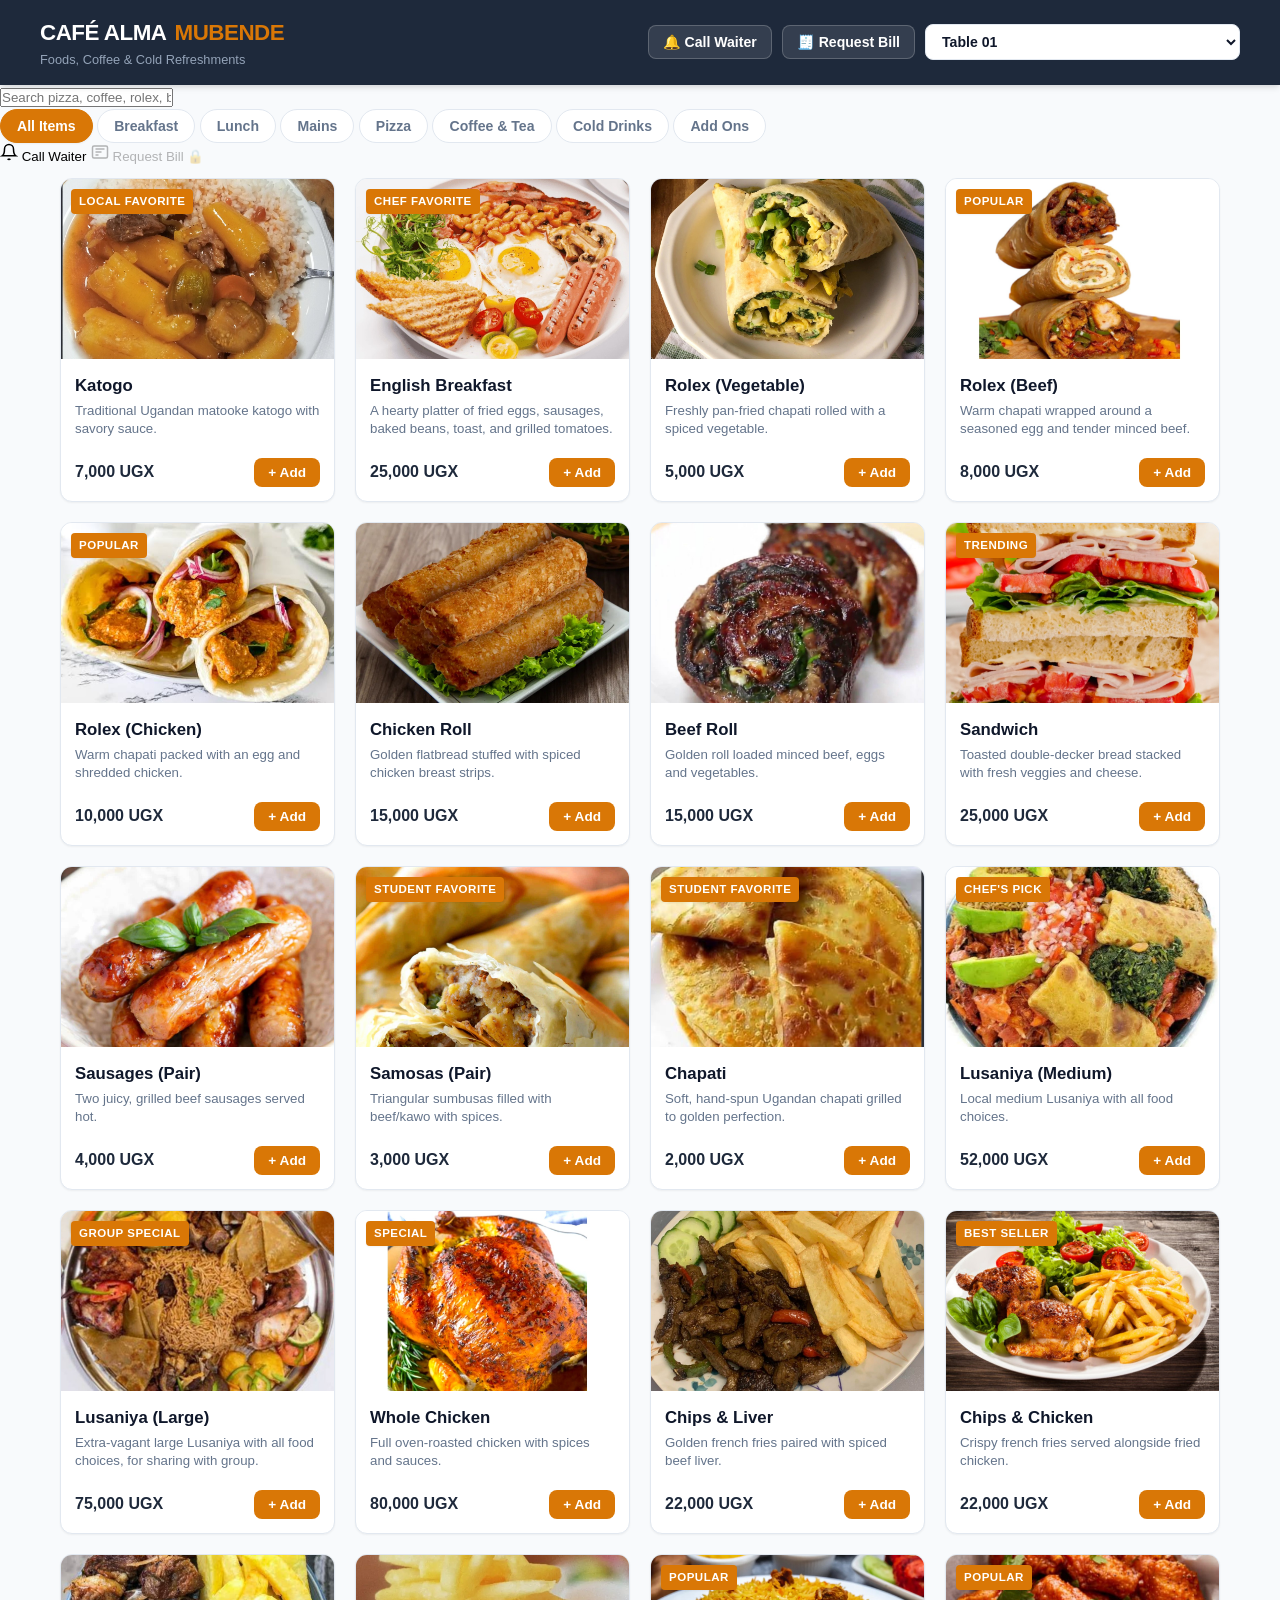
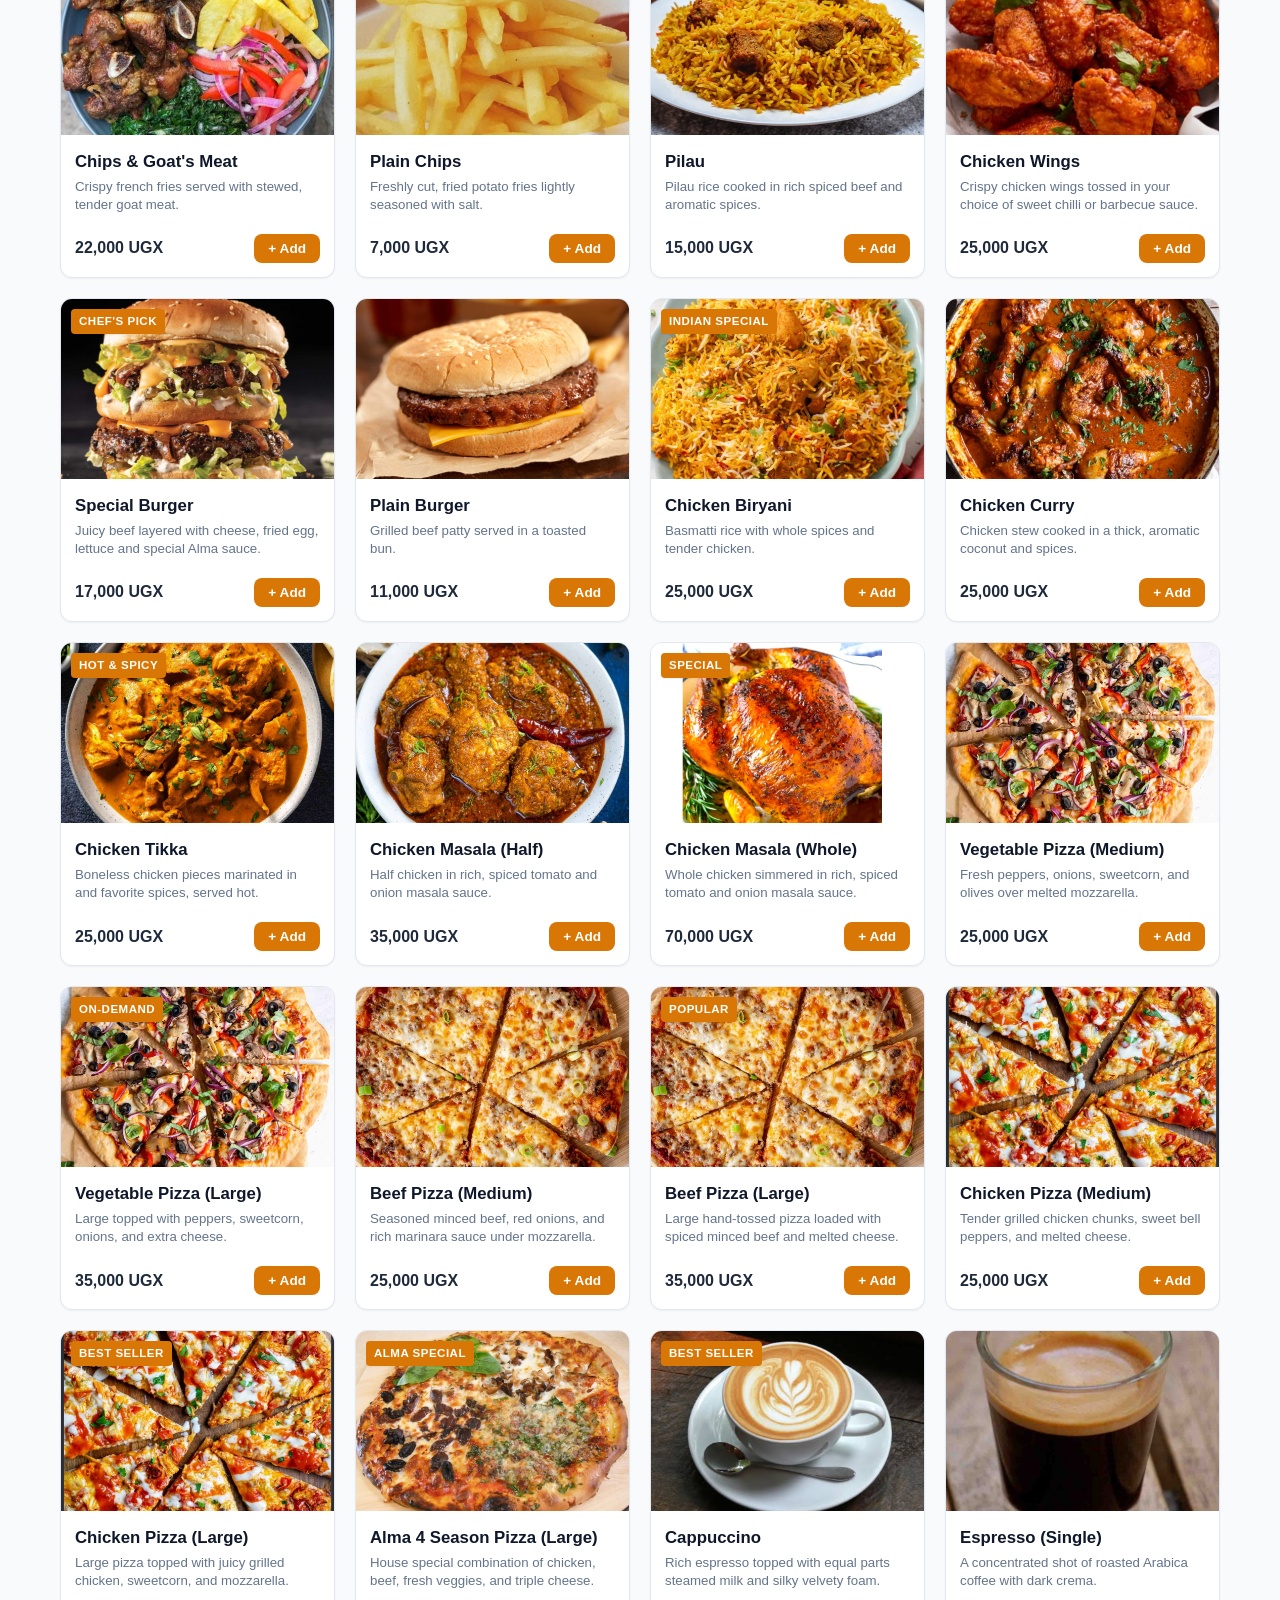
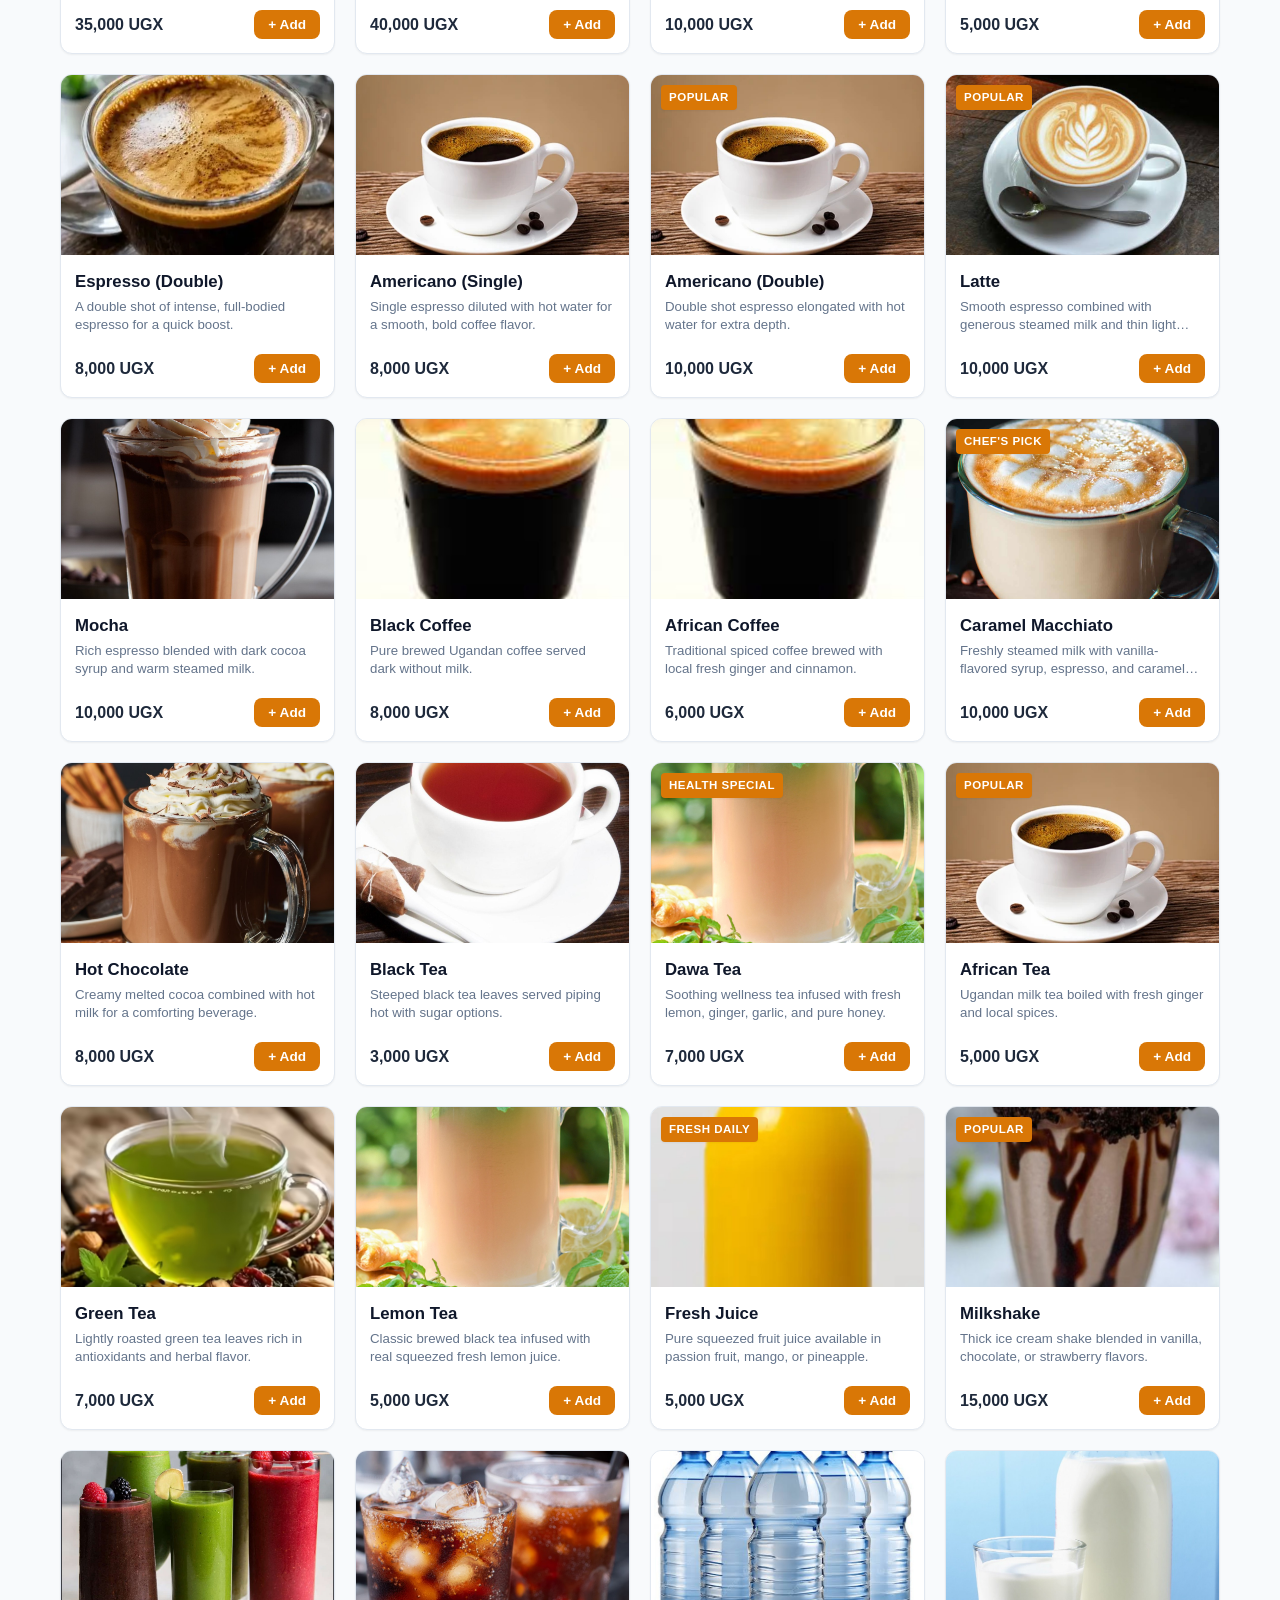
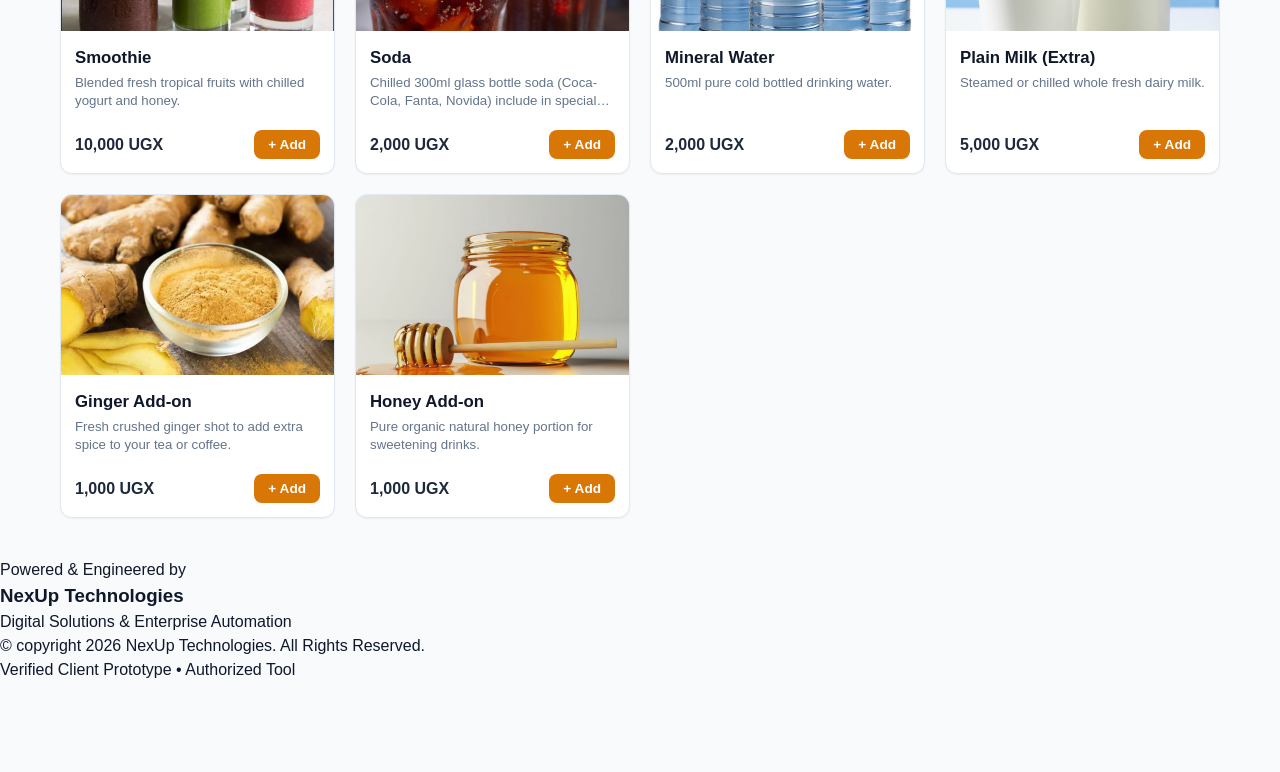
==== commit c161649d: "Add files via upload" ====
--- a/index.html
+++ b/index.html
@@ -18,16 +18,18 @@
 <body>
 
   <!-- Sticky Top Header -->
-  <header class="app-header">
-    <div class="brand-container">
-      <h1 class="brand-title">CAFÉ ALMA - MUBENDE(near L.K Filling Station)</h1>
-      <span class="brand-subtitle">Foods, Coffee & Cold Refreshments</span>
+<header class="header">
+  <div class="header-container">
+    <div class="brand-wrapper">
+      <h1 class="brand-title">CAFÉ ALMA <span>MUBENDE</span></h1>
+      <span class="brand-subtitle" style="font-size: 0.8rem; color: #94a3b8; display: block;">Foods, Coffee & Cold Refreshments</span>
     </div>
 
-    <!-- Location & Mode Selector Bar (12 Tables + VIP Balcony + Delivery) -->
-    <div class="location-bar">
-      <label for="locationSelect" class="location-label">Service Type / Seat:</label>
-      <select id="locationSelect" class="location-dropdown" onchange="handleLocationChange()">
+    <div class="header-actions">
+      <button id="call-waiter-btn" class="btn-waiter">🔔 Call Waiter</button>
+      <button id="request-bill-btn" class="btn-waiter">🧾 Request Bill</button>
+
+      <select id="locationSelect" class="location-selector" onchange="handleLocationChange()">
         <option value="Table 01">Table 01</option>
         <option value="Table 02">Table 02</option>
         <option value="Table 03">Table 03</option>
@@ -44,6 +46,8 @@
         <option value="DELIVERY">Home / Office Delivery (+3,000 UGX Fee)</option>
       </select>
     </div>
+  </div>
+</header>
 
     <!-- Live Search & Category Pills -->
     <div class="search-container">
--- a/styles.css
+++ b/styles.css
@@ -43,11 +43,10 @@
   text-decoration: none;
 }
 
-button:focus-visible {
+button {
   cursor: pointer;
   border: none;
-  outline: 2px solid var(--primary-color);
-  outline-offset: 2px;
+  outline: none;
   background: none;
   font-family: inherit;
 }
@@ -151,13 +150,11 @@
 }
 
 .search-box input:focus {
-  outline: none;
   border-color: var(--primary-color);
   box-shadow: 0 0 0 3px rgba(217, 119, 6, 0.15);
 }
 
 .search-icon {
-  pointer-events: none;
   position: absolute;
   left: 14px;
   top: 50%;
@@ -204,7 +201,7 @@
   margin: 0 auto;
   padding: 10px 20px 40px 20px;
   display: grid;
-  grid-template-columns: 1fr;
+  grid-template-columns: repeat(auto-fill, minmax(260px, 1fr));
   gap: 20px;
 }
 
@@ -409,7 +406,8 @@
   position: fixed;
   top: 0;
   left: 0;
-  inset: 0;
+  width: 100vw;
+  height: 100vh;
   background-color: rgba(15, 23, 42, 0.6);
   backdrop-filter: blur(4px);
   display: flex;
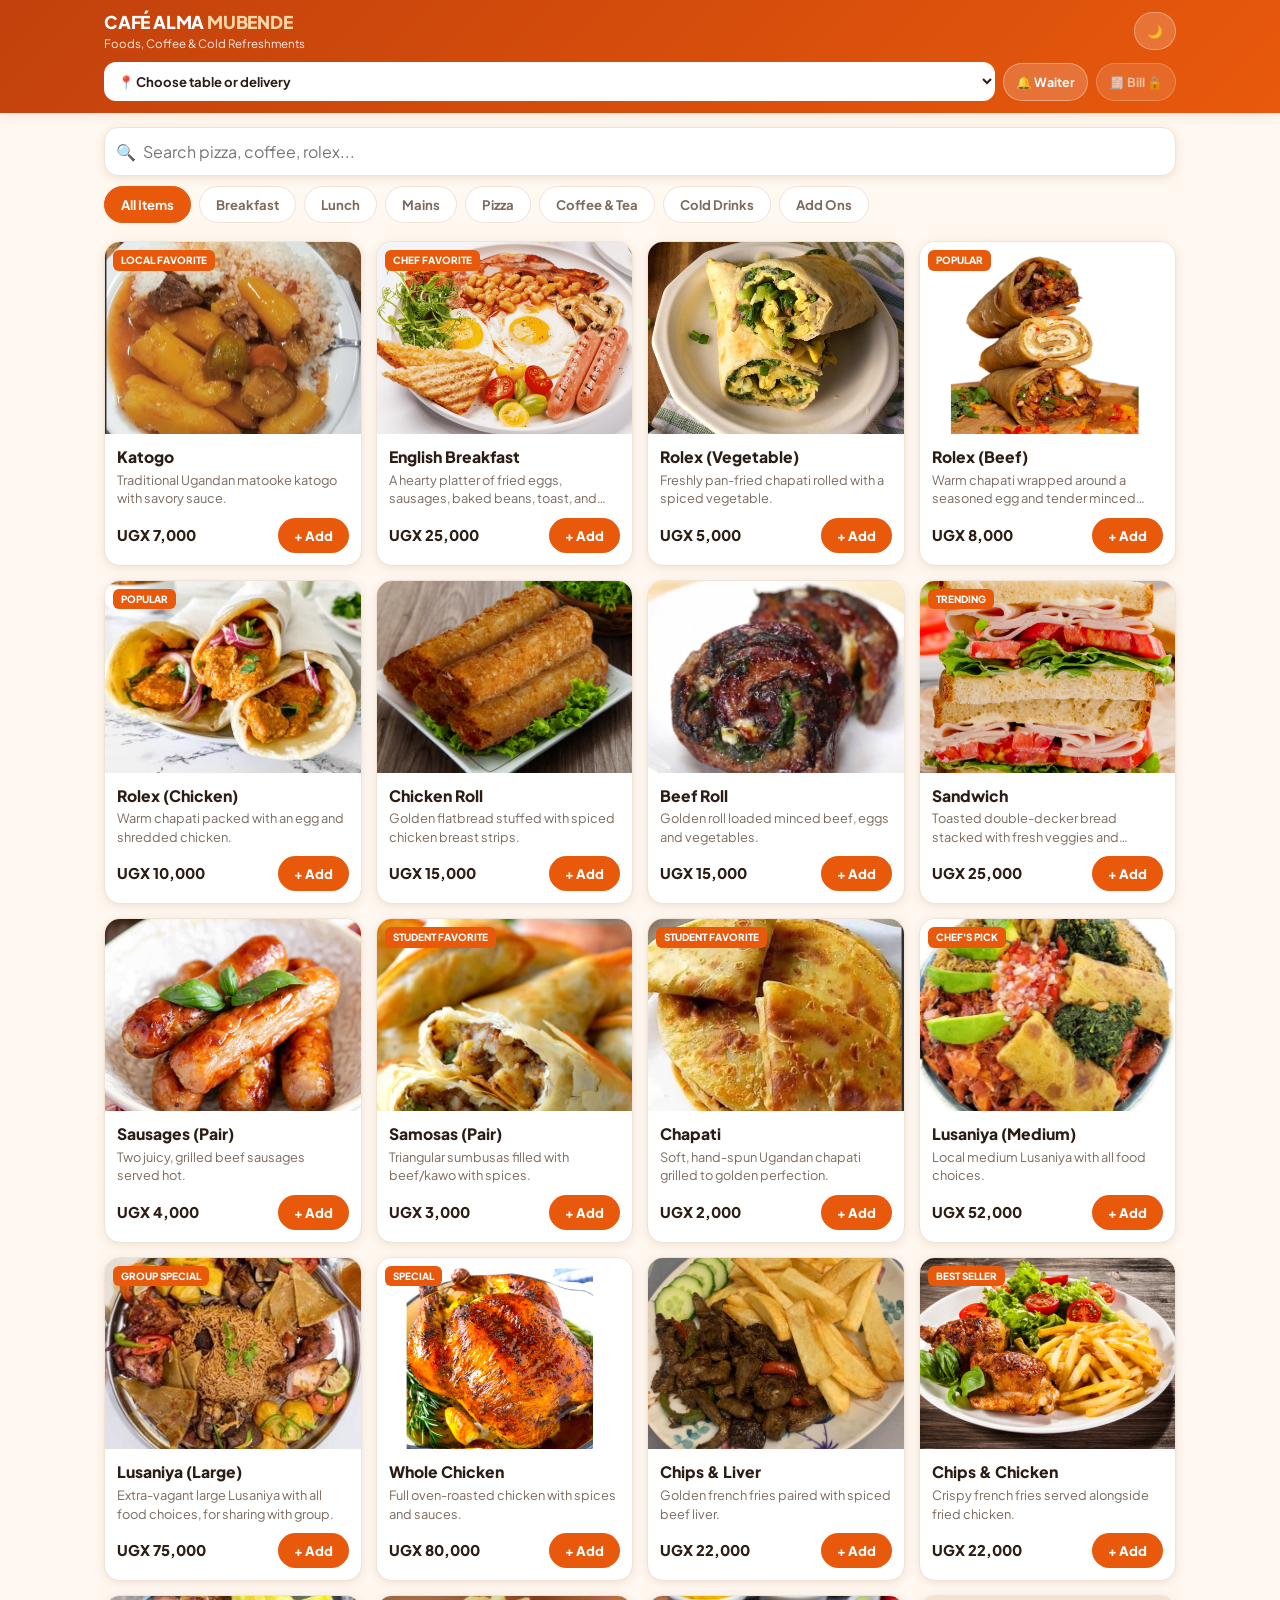
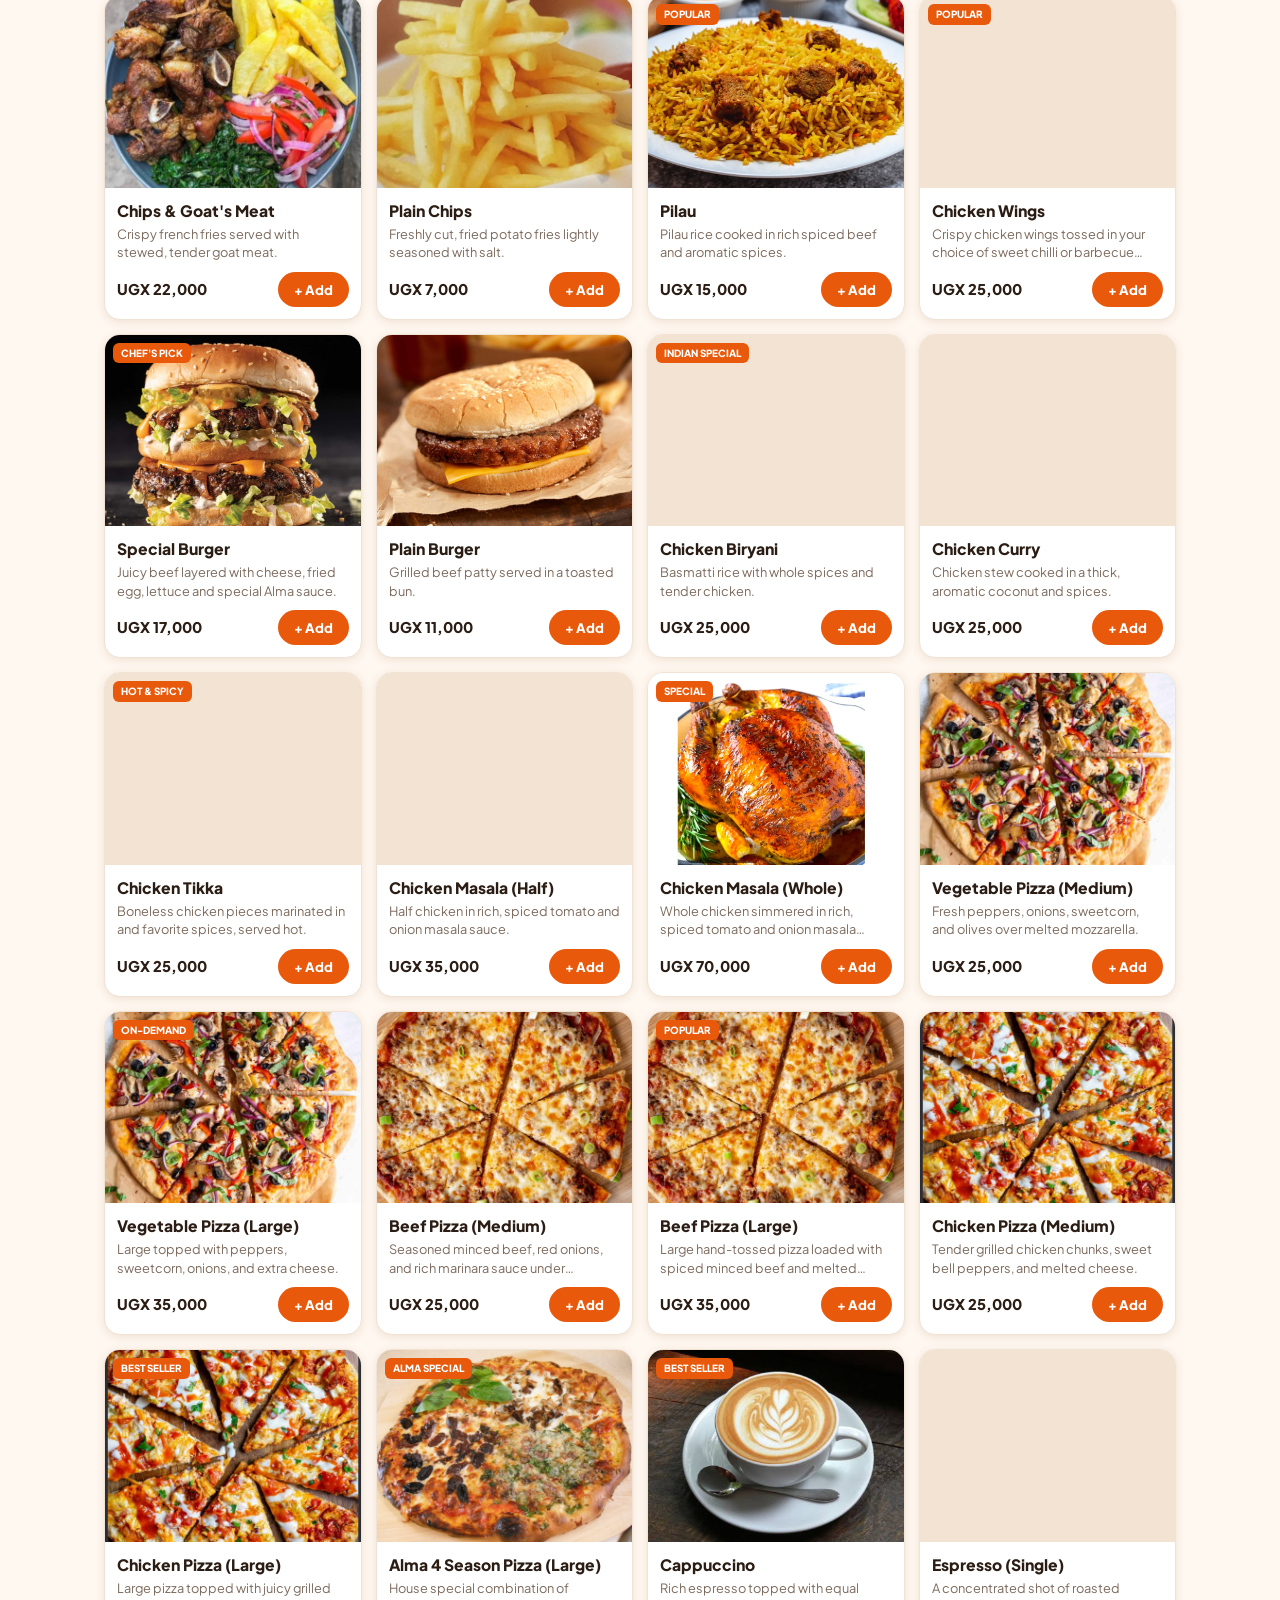
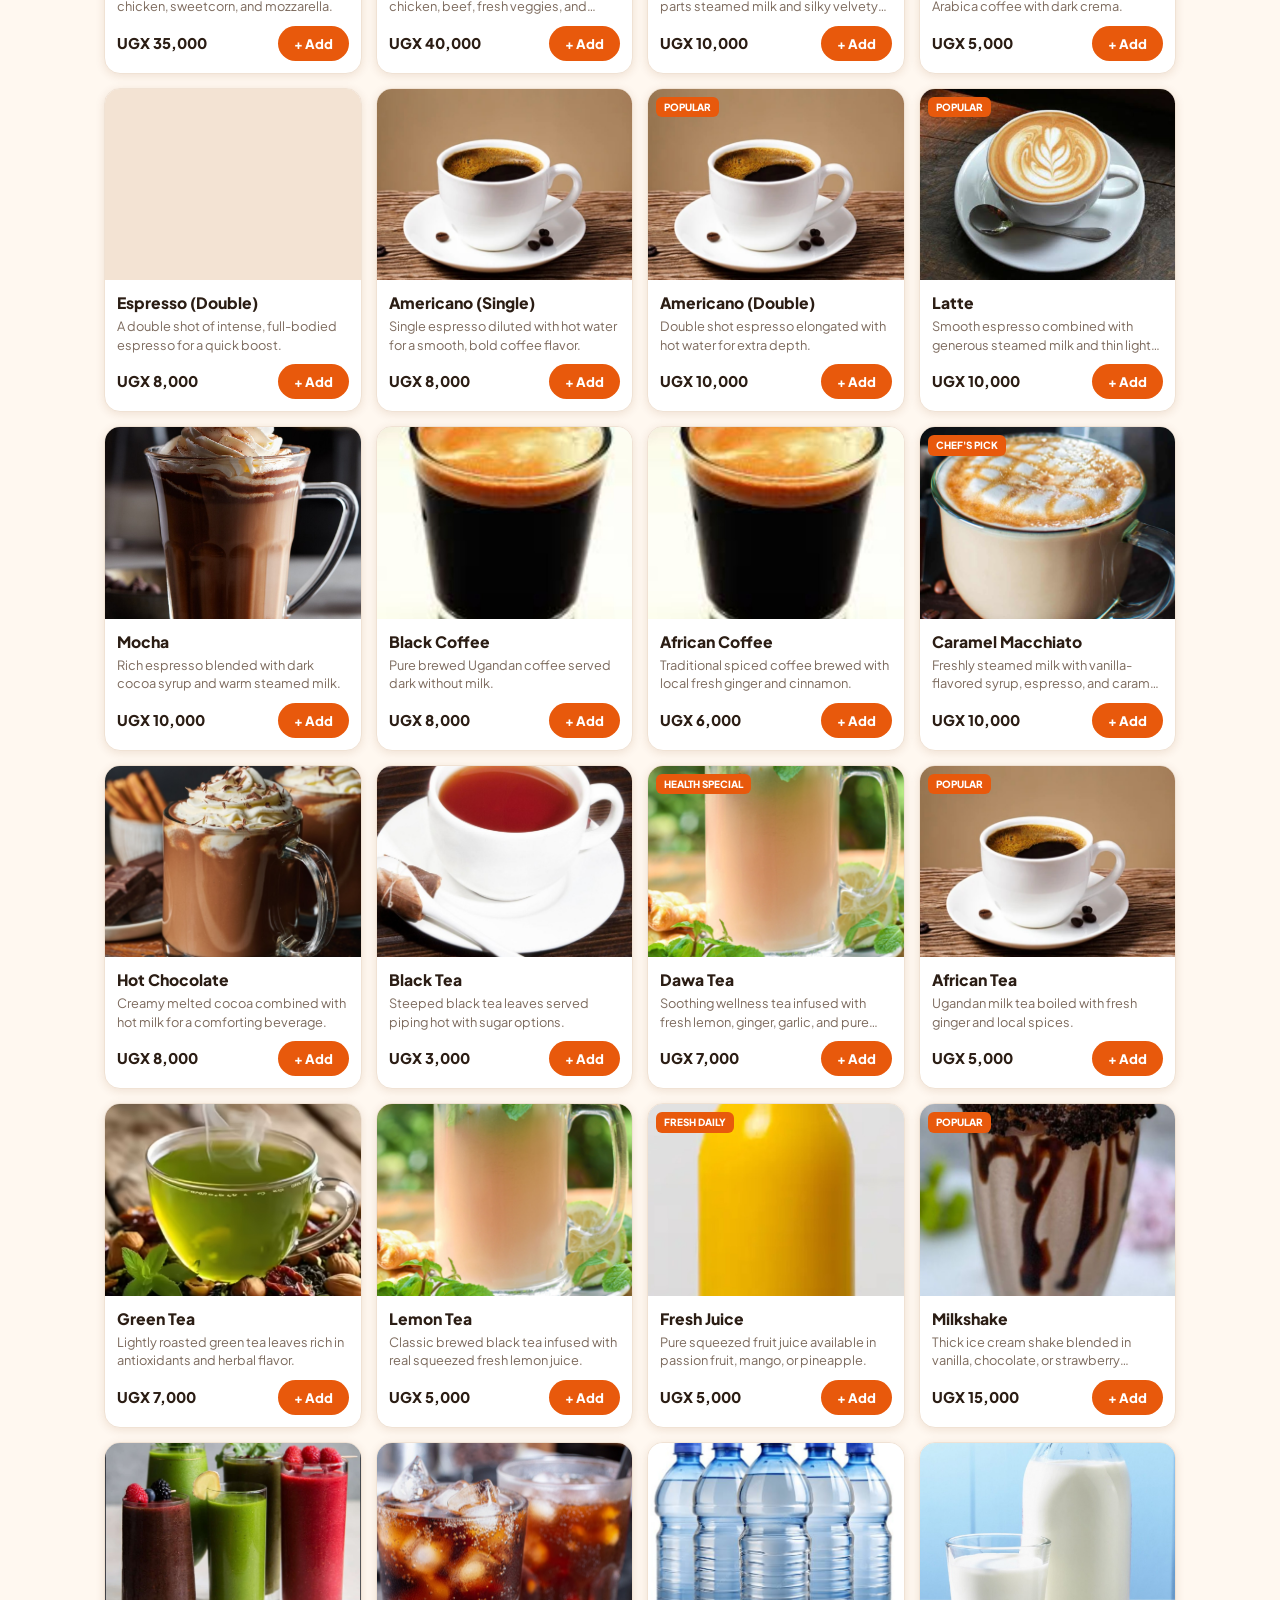
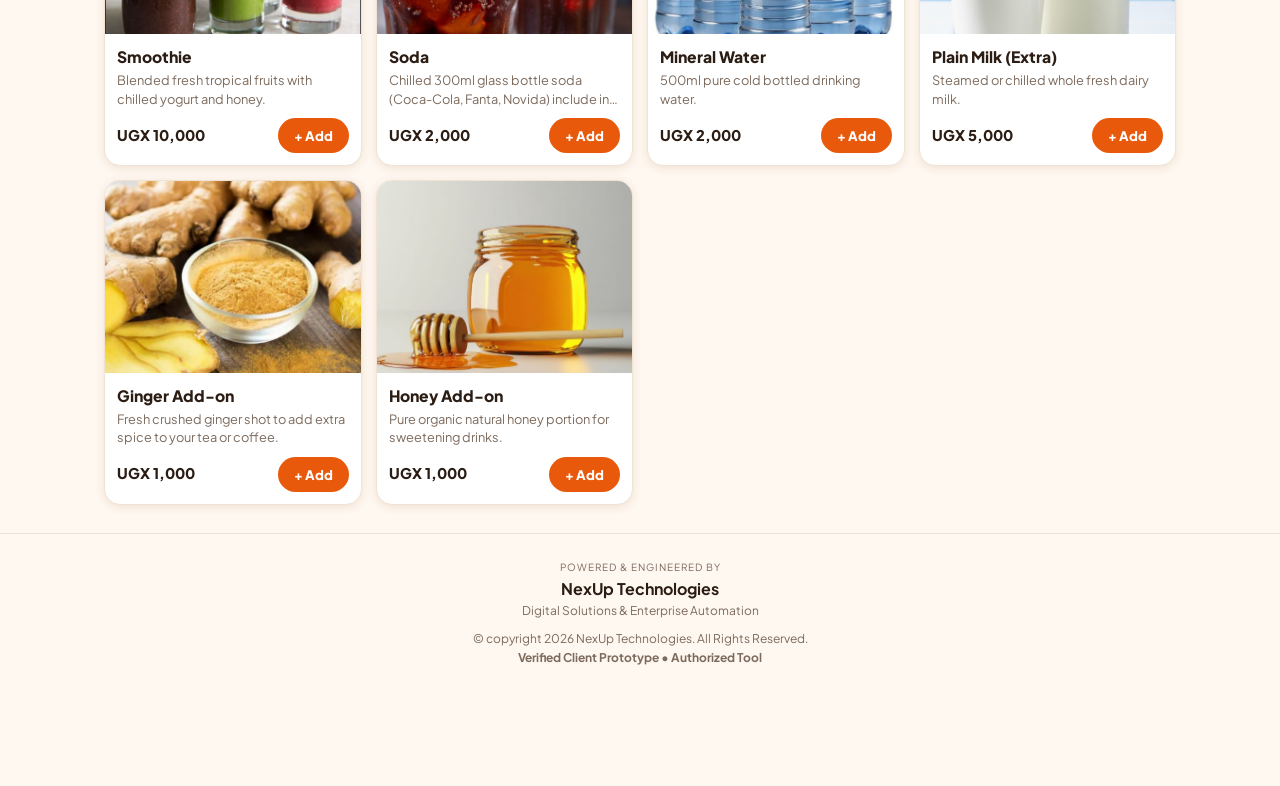
==== commit 1b2f1d6e: "Add files via upload" ====
--- a/index.html
+++ b/index.html
@@ -1,198 +1,123 @@
 <!DOCTYPE html>
-<html lang="en">
+<html lang="en" data-theme="light">
 <head>
-  <meta charset="UTF-8" />
-  <meta name="viewport" content="width=device-width, initial-scale=1.0, maximum-scale=1.0, user-scalable=no" />
-  <title>Café Alma Foods — Digital Table & Delivery Menu</title>
-  
-  <!-- FAVICON PLACEMENT (Reads assets/favicon.png) -->
-  <link rel="icon" type="image/png" href="assets/favicon.png" />
-  <link rel="apple-touch-icon" href="assets/favicon.png" />
-
-  <link rel="stylesheet" href="styles.css" />
-  <!-- Google Fonts -->
-  <link rel="preconnect" href="https://fonts.googleapis.com">
-  <link rel="preconnect" href="https://fonts.gstatic.com" crossorigin>
-  <link href="https://fonts.googleapis.com/css2?family=Plus+Jakarta+Sans:wght@400;500;600;700;800&display=swap" rel="stylesheet">
+<meta charset="UTF-8">
+<meta name="viewport" content="width=device-width, initial-scale=1, viewport-fit=cover">
+<meta name="theme-color" content="#e8590c">
+<title>Café Alma Foods — Digital Table &amp; Delivery Menu</title>
+<link rel="icon" type="image/png" href="assets/favicon.png">
+<link rel="apple-touch-icon" href="assets/favicon.png">
+<link rel="preconnect" href="https://fonts.googleapis.com">
+<link rel="preconnect" href="https://fonts.gstatic.com" crossorigin>
+<link href="https://fonts.googleapis.com/css2?family=Plus+Jakarta+Sans:wght@400;600;700;800&display=swap" rel="stylesheet">
+<link rel="stylesheet" href="styles.css">
+<script>try{var t=localStorage.getItem('alma_theme');if(t)document.documentElement.dataset.theme=t}catch(e){}</script>
 </head>
 <body>
 
-  <!-- Sticky Top Header -->
-<header class="header">
-  <div class="header-container">
-    <div class="brand-wrapper">
-      <h1 class="brand-title">CAFÉ ALMA <span>MUBENDE</span></h1>
-      <span class="brand-subtitle" style="font-size: 0.8rem; color: #94a3b8; display: block;">Foods, Coffee & Cold Refreshments</span>
+<header class="header"><div class="wrap">
+  <div class="brand">
+    <div><h1>CAFÉ ALMA <span>MUBENDE</span></h1><small>Foods, Coffee &amp; Cold Refreshments</small></div>
+    <button id="themeBtn" class="pill" aria-label="Toggle dark mode">🌙</button>
+  </div>
+  <div class="actions">
+    <select id="loc" aria-label="Choose your table or delivery"></select>
+    <button id="waiterBtn" class="pill">🔔 Waiter</button>
+    <button id="billBtn" class="pill locked">🧾 Bill <span id="billIcon">🔒</span></button>
+  </div>
+</div></header>
+
+<div class="wrap controls">
+  <div class="search"><span>🔍</span><input id="search" type="search" placeholder="Search pizza, coffee, rolex..." autocomplete="off"></div>
+  <nav class="cats" id="cats">
+    <button class="cat active" data-cat="all">All Items</button>
+    <button class="cat" data-cat="breakfast">Breakfast</button>
+    <button class="cat" data-cat="lunch">Lunch</button>
+    <button class="cat" data-cat="mains">Mains</button>
+    <button class="cat" data-cat="pizza">Pizza</button>
+    <button class="cat" data-cat="coffee">Coffee &amp; Tea</button>
+    <button class="cat" data-cat="soft_drinks">Cold Drinks</button>
+    <button class="cat" data-cat="add_ons">Add Ons</button>
+  </nav>
+</div>
+
+<main class="wrap grid" id="menu"></main>
+
+<button id="cartBar" class="cartbar hidden"><span><i id="cartCount">0</i>View order</span><span id="cartTotal">UGX 0</span></button>
+
+<!-- Cart -->
+<div id="cartSheet" class="overlay"><div class="sheet">
+  <div class="grab"></div>
+  <div class="sh-head"><h3>Your order</h3><button class="x" data-close aria-label="Close">&times;</button></div>
+  <div class="sh-body">
+    <div id="cartList"></div>
+    <label class="lbl" for="notes">Special instructions</label>
+    <textarea id="notes" class="f" maxlength="300" placeholder="e.g. no onions, Fanta for the soda, sweet chilli sauce"></textarea>
+    <div id="delivery" class="hidden">
+      <label class="lbl">Delivery details</label>
+      <input id="dName" class="f" placeholder="Full name *" autocomplete="name">
+      <input id="dPhone" class="f" type="tel" placeholder="WhatsApp / phone number *" autocomplete="tel">
+      <input id="dAddr" class="f" placeholder="Landmark / address *">
     </div>
-
-    <div class="header-actions">
-      <button id="call-waiter-btn" class="btn-waiter">🔔 Call Waiter</button>
-      <button id="request-bill-btn" class="btn-waiter">🧾 Request Bill</button>
-
-      <select id="locationSelect" class="location-selector" onchange="handleLocationChange()">
-        <option value="Table 01">Table 01</option>
-        <option value="Table 02">Table 02</option>
-        <option value="Table 03">Table 03</option>
-        <option value="Table 04">Table 04</option>
-        <option value="Table 05">Table 05</option>
-        <option value="Table 06">Table 06</option>
-        <option value="Table 07">Table 07</option>
-        <option value="Table 08">Table 08</option>
-        <option value="Table 09">Table 09</option>
-        <option value="Table 10">Table 10</option>
-        <option value="Table 11">Table 11</option>
-        <option value="Table 12">Table 12</option>
-        <option value="VIP Balcony">VIP Balcony (+5,000 UGX VIP Charge)</option>
-        <option value="DELIVERY">Home / Office Delivery (+3,000 UGX Fee)</option>
-      </select>
+    <label class="lbl" for="pay">Payment method</label>
+    <select id="pay" class="f"><option>Cash</option><option>Mobile Money</option></select>
+    <input id="hp" class="hp" tabindex="-1" autocomplete="off" aria-hidden="true">
+    <div class="sum">
+      <div><span>Food subtotal</span><span id="sSub">UGX 0</span></div>
+      <div><span id="sFeeLbl">Service fee</span><span id="sFee">UGX 0</span></div>
+      <div class="tot"><span>Total</span><span id="sTot">UGX 0</span></div>
     </div>
   </div>
-</header>
+  <div class="sh-foot"><button id="placeBtn" class="cta">Place order</button></div>
+</div></div>
 
-    <!-- Live Search & Category Pills -->
-    <div class="search-container">
-      <input type="text" id="searchInput" placeholder="Search pizza, coffee, rolex, biryani..." oninput="filterMenu()" />
+<!-- Sent -->
+<div id="sentSheet" class="overlay"><div class="sheet">
+  <div class="grab"></div>
+  <div class="sh-head"><h3>Almost done</h3><button class="x" data-close aria-label="Close">&times;</button></div>
+  <div class="sh-body">
+    <p>Order <b id="sentId"></b> is ready.</p>
+    <p style="margin-top:8px"><b>Tap the green button, Send in WhatsApp.</b> The café only receives your order after you send it.</p>
+  </div>
+  <div class="sh-foot"><a id="waLink" class="cta" target="_blank" rel="noopener">📲 Send order on WhatsApp</a></div>
+</div></div>
+
+<!-- Waiter -->
+<div id="waiterSheet" class="overlay"><div class="sheet">
+  <div class="grab"></div>
+  <div class="sh-head"><h3>Call a waiter</h3><button class="x" data-close aria-label="Close">&times;</button></div>
+  <div class="sh-body"><div class="wopts">
+    <button data-w="Extra cutlery / napkins">🍴 Cutlery / napkins</button>
+    <button data-w="Water / glasses refill">Water refill</button>
+    <button data-w="Table cleaning required">Table cleaning</button>
+    <button data-w="General assistance">General assistance</button>
+  </div></div>
+</div></div>
+
+<!-- Bill -->
+<div id="billSheet" class="overlay"><div class="sheet">
+  <div class="grab"></div>
+  <div class="sh-head"><h3>Request your Bill</h3><button class="x" data-close aria-label="Close">&times;</button></div>
+  <div class="sh-body"><div id="billList"></div></div>
+</div></div>
+
+<div id="toast" class="toast hidden" role="status"></div>
+
+<footer class="app-footer">
+  <div class="footer-content">
+    <div class="brand-signature">
+      <span class="powered-by">Powered &amp; Engineered by</span>
+      <h3 class="agency-name">NexUp Technologies</h3>
+      <p class="agency-tagline">Digital Solutions &amp; Enterprise Automation</p>
     </div>
-
-    <nav class="category-nav">
-      <button class="cat-btn active" onclick="switchCategory('all', this)">All Items</button>
-      <button class="cat-btn" onclick="switchCategory('breakfast', this)">Breakfast</button>
-      <button class="cat-btn" onclick="switchCategory('lunch', this)">Lunch</button>
-      <button class="cat-btn" onclick="switchCategory('mains', this)">Mains</button>
-      <button class="cat-btn" onclick="switchCategory('pizza', this)">Pizza</button>
-      <button class="cat-btn" onclick="switchCategory('coffee', this)">Coffee & Tea</button>
-      <button class="cat-btn" onclick="switchCategory('soft_drinks', this)">Cold Drinks</button>
-      <button class="cat-btn" onclick="switchCategory('add_ons', this)">Add Ons</button>
-    </nav>
-  </header>
-
-  <!-- Service CTA Row -->
-  <div class="service-actions">
-    <button class="action-btn waiter-btn" onclick="openWaiterModal()">
-      <svg width="18" height="18" viewBox="0 0 24 24" fill="none" stroke="currentColor" stroke-width="2"><path d="M18 8A6 6 0 0 0 6 8c0 7-3 9-3 9h18s-3-2-3-9"></path><path d="M13.73 21a2 2 0 0 1-3.46 0"></path></svg>
-      Call Waiter
-    </button>
-    <button id="requestBillBtn" class="action-btn bill-btn disabled" disabled onclick="requestBill()">
-      <svg width="18" height="18" viewBox="0 0 24 24" fill="none" stroke="currentColor" stroke-width="2"><rect x="2" y="4" width="20" height="16" rx="2"></rect><line x1="6" y1="8" x2="18" y2="8"></line><line x1="6" y1="12" x2="14" y2="12"></line><line x1="6" y1="16" x2="10" y2="16"></line></svg>
-      Request Bill <span id="billLockIcon">🔒</span>
-    </button>
-  </div>
-
-  <!-- Delivery Form Container (Dynamically Shown) -->
-  <div id="deliveryFormCard" class="delivery-card hidden">
-    <h3>Delivery Details</h3>
-    <div class="form-grid">
-      <input type="text" id="delivName" placeholder="Full Name *" required />
-      <input type="tel" id="delivPhone" placeholder="WhatsApp / Phone Number *" required />
-      <input type="text" id="delivAddress" placeholder="Specific Landmark / Address *" required />
-      <select id="delivPayment">
-        <option value="Mobile Money">Payment: Mobile Money</option>
-        <option value="Cash on Delivery">Payment: Cash on Delivery</option>
-      </select>
-    </div>
-    <p class="delivery-note">Flat Delivery Fee of <strong>3,000 UGX</strong> automatically added.</p>
-  </div>
-
-  <!-- Main Menu Grid -->
-  <main class="menu-container">
-    <div id="menuGrid" class="menu-grid"></div>
-  </main>
-
-  <!-- Floating Cart Bar -->
-  <div id="floatingCart" class="floating-cart hidden" onclick="openCartModal()">
-    <div class="cart-info">
-      <span id="cartCount" class="cart-badge">0</span>
-      <span class="cart-title">View Order Cart</span>
-    </div>
-    <span id="cartTotal" class="cart-total-price">0 UGX</span>
-  </div>
-
-  <!-- Cart Modal -->
-  <div id="cartModal" class="modal-overlay hidden">
-    <div class="modal-content">
-      <div class="modal-header">
-        <h2>Your Order Summary</h2>
-        <button class="close-btn" onclick="closeCartModal()">&times;</button>
-      </div>
-      <div id="cartItemsList" class="cart-items-list"></div>
-      
-      <div class="cart-summary-box">
-        <div class="summary-row"><span>Food Subtotal:</span><span id="summarySubtotal">0 UGX</span></div>
-        <div id="summaryDeliveryRow" class="summary-row hidden"><span>Delivery Fee:</span><span>3,000 UGX</span></div>
-        <div id="summaryVipRow" class="summary-row hidden"><span style="color: var(--primary);">VIP Balcony Charge:</span><span style="color: var(--primary);">5,000 UGX</span></div>
-        <div class="summary-row grand-total"><span>Grand Total:</span><span id="summaryGrandTotal">0 UGX</span></div>
-      </div>
-
-      <button id="checkoutBtn" class="checkout-btn" onclick="initiateCheckout()">Proceed to Dispatch</button>
+    <div class="footer-meta">
+      <p>&copy; copyright 2026 NexUp Technologies. All Rights Reserved.</p>
+      <p class="verification-badge">Verified Client Prototype • Authorized Tool</p>
     </div>
   </div>
+</footer>
 
-  <!-- Math Captcha Modal -->
-  <div id="captchaModal" class="modal-overlay hidden">
-    <div class="modal-content small-modal">
-      <h3>Anti-Spam Verification</h3>
-      <p id="captchaQuestion" class="captcha-q">What is 5 + 3?</p>
-      <input type="number" id="captchaAnswer" placeholder="Your Answer" />
-      <button class="verify-btn" onclick="verifyCaptchaAndSubmit()">Verify & Send Order</button>
-    </div>
-  </div>
-
-  <!-- Waiter Call Reason Modal -->
-  <div id="waiterModal" class="modal-overlay hidden">
-    <div class="modal-content small-modal">
-      <h3>Call Waiter to <span id="waiterTableLabel">Table 01</span></h3>
-      <p>How can our service team assist you?</p>
-      <div class="waiter-options">
-        <button onclick="sendWaiterCall('Need Extra Cutlery / Napkins')">Cutlery / Napkins</button>
-        <button onclick="sendWaiterCall('Water / Glasses Refill')">Water Refill</button>
-        <button onclick="sendWaiterCall('Table Cleaning Required')">Table Cleaning</button>
-        <button onclick="sendWaiterCall('General Service Assistance')">General Assistance</button>
-      </div>
-      <button class="cancel-btn" onclick="closeWaiterModal()">Cancel</button>
-    </div>
-  </div>
-
-  <!-- Customer Digital Receipt Verification Modal -->
-  <div id="receiptModal" class="modal-overlay hidden">
-    <div class="modal-content receipt-card">
-      <div class="receipt-header">
-        <h2>CAFÉ ALMA FOODS</h2>
-        <p>Verified Order Receipt</p>
-        <span id="receiptTimestamp" class="receipt-time"></span>
-      </div>
-      <div class="receipt-body">
-        <p><strong>Order ID:</strong> <span id="receiptOrderId">#TBL-01-999</span></p>
-        <p><strong>Location/Type:</strong> <span id="receiptLocation">Table 01</span></p>
-        <div id="receiptItemsContainer" class="receipt-items"></div>
-        <hr />
-        <div id="receiptSurchargeLine" class="receipt-item-row" style="margin-top: 6px;"></div>
-        <div class="receipt-total-row">
-          <strong>Total Paid/Due:</strong>
-          <strong id="receiptTotal">0 UGX</strong>
-        </div>
-      </div>
-      <div class="receipt-footer">
-        <p>Order successfully sent to kitchen line!</p>
-        <button class="verify-btn" onclick="closeReceiptModal()">Back to Menu</button>
-      </div>
-    </div>
-  </div>
-
-  <!-- Agency Signature Footer -->
-  <footer class="app-footer">
-    <div class="footer-content">
-      <div class="brand-signature">
-        <span class="powered-by">Powered & Engineered by</span>
-        <h3 class="agency-name">NexUp Technologies</h3>
-        <p class="agency-tagline">Digital Solutions & Enterprise Automation</p>
-      </div>
-      <div class="footer-meta">
-        <p>&copy; copyright 2026 NexUp Technologies. All Rights Reserved.</p>
-        <p class="verification-badge">Verified Client Prototype • Authorized Tool</p>
-      </div>
-    </div>
-  </footer>
-
-  <script src="app.js"></script>
+<script src="menu-data.js"></script>
+<script src="app.js"></script>
 </body>
 </html>
--- a/styles.css
+++ b/styles.css
@@ -1,626 +1,88 @@
-/* ============================================================
-   CAFÉ ALMA FOODS — COMPREHENSIVE PRODUCTION STYLESHEET
-   ============================================================ */
+:root{--pri:#e8590c;--pri2:#c2410c;--grn:#2f9e44;--bg:#fff8f0;--card:#fff;--tx:#2b1d14;--mut:#7c6a5d;--bd:#f0e2d4;--sh:0 2px 10px rgba(120,60,10,.12)}
+[data-theme=dark]{--bg:#16110d;--card:#221a14;--tx:#fdf3e7;--mut:#b5a393;--bd:#37291f;--sh:0 2px 10px rgba(0,0,0,.5)}
+*{box-sizing:border-box;margin:0;padding:0;-webkit-tap-highlight-color:transparent}
+html{font-family:'Plus Jakarta Sans',system-ui,-apple-system,'Segoe UI',Roboto,sans-serif}
+body{background:var(--bg);color:var(--tx);line-height:1.45;padding-bottom:calc(96px + env(safe-area-inset-bottom));overflow-x:hidden;transition:background .3s,color .3s}
+button,input,select,textarea{font:inherit;color:inherit}
+button{cursor:pointer;border:0;background:none}
+.hidden{display:none!important}
+.wrap{max-width:1100px;margin:0 auto;padding:0 14px}
+.mut{color:var(--mut)}
 
-/* --- 1. RESET & VARIABLES --- */
-:root {
-  --primary-color: #d97706;        /* Warm Amber / Gold */
-  --primary-hover: #b45309;
-  --secondary-color: #1e293b;      /* Dark Slate */
-  --accent-color: #16a34a;         /* Fresh Green */
-  --danger-color: #dc2626;         /* Soft Red */
-  --bg-light: #f8fafc;
-  --card-bg: #ffffff;
-  --text-dark: #0f172a;
-  --text-muted: #64748b;
-  --border-color: #e2e8f0;
-  --shadow-sm: 0 1px 2px 0 rgba(0, 0, 0, 0.05);
-  --shadow-md: 0 4px 6px -1px rgba(0, 0, 0, 0.1), 0 2px 4px -1px rgba(0, 0, 0, 0.06);
-  --shadow-lg: 0 10px 15px -3px rgba(0, 0, 0, 0.1), 0 4px 6px -2px rgba(0, 0, 0, 0.05);
-  --radius-sm: 8px;
-  --radius-md: 12px;
-  --radius-lg: 16px;
-  --transition: all 0.25s cubic-bezier(0.4, 0, 0.2, 1);
-}
+/* header */
+.header{position:sticky;top:0;z-index:50;background:linear-gradient(135deg,#c2410c,#e8590c);color:#fff;padding:calc(10px + env(safe-area-inset-top)) 0 12px;box-shadow:var(--sh)}
+.brand{display:flex;justify-content:space-between;align-items:center;gap:10px}
+.brand h1{font-size:1.1rem;font-weight:800;letter-spacing:-.2px}
+.brand h1 span{color:#ffd8a8}
+.brand small{display:block;font-size:.72rem;opacity:.9}
+.actions{display:flex;gap:8px;margin-top:10px;align-items:center}
+.actions select{flex:1 1 0;min-width:0;width:100%;background:#fff;color:#2b1d14;border:0;border-radius:12px;padding:10px;font-weight:700;font-size:.82rem;text-overflow:ellipsis}
+.pill{flex:none;background:rgba(255,255,255,.18);border:1px solid rgba(255,255,255,.35);color:#fff;border-radius:999px;padding:9px 12px;font-weight:700;font-size:.78rem;white-space:nowrap}
+.pill.locked{opacity:.65}
 
-* {
-  box-sizing: border-box;
-  margin: 0;
-  padding: 0;
-  font-family: -apple-system, BlinkMacSystemFont, "Segoe UI", Roboto, Helvetica, Arial, sans-serif;
-  -webkit-tap-highlight-color: transparent;
-}
+/* search + categories */
+.controls{padding-top:14px}
+.search{position:relative;margin-bottom:10px}
+.search span{position:absolute;left:12px;top:50%;transform:translateY(-50%)}
+.search input{width:100%;padding:12px 14px 12px 38px;border:1px solid var(--bd);border-radius:14px;background:var(--card);font-size:16px;box-shadow:var(--sh)}
+.search input:focus,.f:focus{outline:2px solid var(--pri);border-color:transparent}
+.cats{display:flex;gap:8px;overflow-x:auto;padding-bottom:6px;scrollbar-width:none}
+.cats::-webkit-scrollbar{display:none}
+.cat{flex:none;padding:8px 16px;border-radius:999px;background:var(--card);border:1px solid var(--bd);color:var(--mut);font-weight:700;font-size:.82rem}
+.cat.active{background:var(--pri);border-color:var(--pri);color:#fff}
 
-body {
-  background-color: var(--bg-light);
-  color: var(--text-dark);
-  line-height: 1.5;
-  padding-bottom: 90px;
-}
+/* menu cards */
+.grid{display:grid;grid-template-columns:repeat(auto-fill,minmax(250px,1fr));gap:14px;padding-top:12px}
+.card{background:var(--card);border:1px solid var(--bd);border-radius:16px;overflow:hidden;box-shadow:var(--sh);display:flex;flex-direction:column}
+.img{position:relative;aspect-ratio:4/3;background:#f3e3d3;overflow:hidden}
+.img img{width:100%;height:100%;object-fit:cover;display:block}
+.badge{position:absolute;top:8px;left:8px;background:var(--pri);color:#fff;font-size:.62rem;font-weight:800;padding:3px 8px;border-radius:6px;text-transform:uppercase}
+.info{padding:12px;display:flex;flex-direction:column;flex:1;min-width:0}
+.info h4{font-size:.98rem;font-weight:800}
+.info p{font-size:.8rem;color:var(--mut);margin:2px 0 10px;display:-webkit-box;-webkit-line-clamp:2;-webkit-box-orient:vertical;overflow:hidden}
+.foot{margin-top:auto;display:flex;justify-content:space-between;align-items:center;gap:8px}
+.foot b{font-weight:800;font-size:.92rem}
+.ctl{display:flex;align-items:center;gap:8px}
+.add{background:var(--pri);color:#fff;font-weight:800;font-size:.82rem;padding:8px 16px;border-radius:999px}
+.q{width:30px;height:30px;border-radius:50%;background:var(--pri);color:#fff;font-weight:800;font-size:1.05rem;line-height:1}
+.n{min-width:18px;text-align:center;font-weight:800}
+.empty{grid-column:1/-1;text-align:center;padding:40px;color:var(--mut)}
+@media(max-width:560px){.grid{grid-template-columns:1fr}.card{flex-direction:row}.img{width:116px;aspect-ratio:auto;flex:none}}
 
-a {
-  color: inherit;
-  text-decoration: none;
-}
+/* floating cart bar */
+.cartbar{position:fixed;left:50%;transform:translateX(-50%);bottom:calc(14px + env(safe-area-inset-bottom));width:calc(100% - 28px);max-width:520px;background:linear-gradient(135deg,#e8590c,#c2410c);color:#fff;border-radius:999px;padding:13px 20px;display:flex;justify-content:space-between;align-items:center;font-weight:800;box-shadow:0 10px 26px rgba(194,65,12,.45);z-index:60}
+.cartbar i{font-style:normal;background:#fff;color:var(--pri2);border-radius:50%;min-width:26px;height:26px;display:inline-flex;align-items:center;justify-content:center;margin-right:10px;font-size:.82rem}
 
-button {
-  cursor: pointer;
-  border: none;
-  outline: none;
-  background: none;
-  font-family: inherit;
-}
+/* bottom sheets */
+.overlay{position:fixed;inset:0;background:rgba(20,10,4,.6);backdrop-filter:blur(3px);display:flex;align-items:flex-end;justify-content:center;z-index:100;opacity:0;visibility:hidden;transition:opacity .2s,visibility .2s}
+.overlay.open{opacity:1;visibility:visible}
+.sheet{background:var(--card);width:100%;max-width:520px;max-height:92dvh;border-radius:22px 22px 0 0;display:flex;flex-direction:column;transform:translateY(100%);transition:transform .3s cubic-bezier(.16,1,.3,1)}
+.overlay.open .sheet{transform:none}
+@media(min-width:700px){.overlay{align-items:center}.sheet{border-radius:22px;max-height:88vh}}
+.grab{width:42px;height:4px;border-radius:2px;background:var(--bd);margin:8px auto 0}
+.sh-head{display:flex;justify-content:space-between;align-items:center;padding:12px 18px}
+.sh-head h3{font-weight:800}
+.x{font-size:1.7rem;line-height:1;color:var(--mut);padding:0 6px}
+.sh-body{padding:0 18px 12px;overflow-y:auto;overscroll-behavior:contain;flex:1}
+.sh-foot{padding:12px 18px calc(12px + env(safe-area-inset-bottom));border-top:1px solid var(--bd)}
+.cta{display:block;width:100%;background:var(--grn);color:#fff;font-weight:800;padding:15px;border-radius:14px;text-align:center;text-decoration:none;font-size:1rem}
+.cta:disabled{opacity:.6}
+.cta.sm{display:inline-block;width:auto;padding:10px 16px;font-size:.85rem;flex:none}
+.row{display:flex;gap:10px;align-items:center;justify-content:space-between;padding:12px 0;border-bottom:1px dashed var(--bd)}
+.f{width:100%;padding:12px;margin-top:8px;border:1px solid var(--bd);border-radius:12px;background:var(--bg);font-size:16px}
+textarea.f{min-height:76px;resize:vertical}
+.lbl{display:block;margin-top:14px;font-weight:800;font-size:.85rem}
+.hp{position:absolute;left:-9999px;opacity:0}
+.sum{background:var(--bg);border:1px solid var(--bd);border-radius:14px;padding:12px 14px;margin-top:14px}
+.sum div{display:flex;justify-content:space-between;font-size:.88rem;color:var(--mut);padding:2px 0}
+.sum .tot{color:var(--tx);font-weight:800;font-size:1.05rem;border-top:1px solid var(--bd);margin-top:6px;padding-top:8px}
+.wopts{display:grid;gap:10px;padding-bottom:10px}
+.wopts button{padding:14px;border-radius:14px;border:1px solid var(--bd);background:var(--bg);font-weight:700;text-align:left}
+.toast{position:fixed;left:50%;bottom:calc(90px + env(safe-area-inset-bottom));transform:translateX(-50%);background:#2b1d14;color:#fff;padding:11px 16px;border-radius:12px;z-index:300;font-size:.85rem;max-width:90%;text-align:center}
 
-input, select {
-  font-family: inherit;
-}
-
-/* --- 2. HEADER & BRAND BAR --- */
-.header {
-  background-color: var(--secondary-color);
-  color: #ffffff;
-  padding: 16px 20px;
-  position: sticky;
-  top: 0;
-  z-index: 100;
-  box-shadow: var(--shadow-md);
-}
-
-.header-container {
-  max-width: 1200px;
-  margin: 0 auto;
-  display: flex;
-  justify-content: space-between;
-  align-items: center;
-  flex-wrap: wrap;
-  gap: 12px;
-}
-
-.brand-title {
-  font-size: 1.4rem;
-  font-weight: 800;
-  letter-spacing: -0.5px;
-  color: #ffffff;
-  display: flex;
-  align-items: center;
-  gap: 8px;
-}
-
-.brand-title span {
-  color: var(--primary-color);
-}
-
-.header-actions {
-  display: flex;
-  align-items: center;
-  gap: 10px;
-}
-
-.btn-waiter {
-  background-color: rgba(255, 255, 255, 0.1);
-  color: #ffffff;
-  padding: 8px 14px;
-  border-radius: var(--radius-sm);
-  font-size: 0.88rem;
-  font-weight: 600;
-  display: flex;
-  align-items: center;
-  gap: 6px;
-  border: 1px solid rgba(255, 255, 255, 0.2);
-  transition: var(--transition);
-}
-
-.btn-waiter:hover {
-  background-color: rgba(255, 255, 255, 0.2);
-}
-
-.location-selector {
-  background-color: #ffffff;
-  color: var(--text-dark);
-  padding: 8px 12px;
-  border-radius: var(--radius-sm);
-  border: 1px solid var(--border-color);
-  font-size: 0.88rem;
-  font-weight: 600;
-  outline: none;
-}
-
-/* --- 3. CONTROLS & SEARCH BAR --- */
-.controls-wrapper {
-  max-width: 1200px;
-  margin: 20px auto 10px auto;
-  padding: 0 20px;
-}
-
-.search-box {
-  width: 100%;
-  position: relative;
-  margin-bottom: 16px;
-}
-
-.search-box input {
-  width: 100%;
-  padding: 12px 16px 12px 42px;
-  border-radius: var(--radius-md);
-  border: 1px solid var(--border-color);
-  background-color: #ffffff;
-  font-size: 0.95rem;
-  box-shadow: var(--shadow-sm);
-  transition: var(--transition);
-}
-
-.search-box input:focus {
-  border-color: var(--primary-color);
-  box-shadow: 0 0 0 3px rgba(217, 119, 6, 0.15);
-}
-
-.search-icon {
-  position: absolute;
-  left: 14px;
-  top: 50%;
-  transform: translateY(-50%);
-  color: var(--text-muted);
-  font-size: 1.1rem;
-}
-
-/* --- 4. CATEGORY NAVIGATION PIPES --- */
-.categories-nav {
-  display: flex;
-  gap: 8px;
-  overflow-x: auto;
-  padding-bottom: 8px;
-  scrollbar-width: none;
-}
-
-.categories-nav::-webkit-scrollbar {
-  display: none;
-}
-
-.cat-btn {
-  white-space: nowrap;
-  padding: 8px 16px;
-  border-radius: 20px;
-  background-color: #ffffff;
-  border: 1px solid var(--border-color);
-  color: var(--text-muted);
-  font-size: 0.88rem;
-  font-weight: 600;
-  transition: var(--transition);
-}
-
-.cat-btn.active, .cat-btn:hover {
-  background-color: var(--primary-color);
-  color: #ffffff;
-  border-color: var(--primary-color);
-  box-shadow: var(--shadow-sm);
-}
-
-/* --- 5. MENU GRID & CARDS --- */
-.menu-grid {
-  max-width: 1200px;
-  margin: 0 auto;
-  padding: 10px 20px 40px 20px;
-  display: grid;
-  grid-template-columns: repeat(auto-fill, minmax(260px, 1fr));
-  gap: 20px;
-}
-
-.menu-card {
-  background-color: var(--card-bg);
-  border-radius: var(--radius-md);
-  border: 1px solid var(--border-color);
-  overflow: hidden;
-  box-shadow: var(--shadow-sm);
-  display: flex;
-  flex-direction: column;
-  transition: var(--transition);
-}
-
-.menu-card:hover {
-  transform: translateY(-3px);
-  box-shadow: var(--shadow-md);
-}
-
-.card-img-wrapper {
-  position: relative;
-  width: 100%;
-  height: 180px;
-  background-color: #e2e8f0;
-  overflow: hidden;
-}
-
-.card-img {
-  width: 100%;
-  height: 100%;
-  object-fit: cover;
-  transition: transform 0.4s ease;
-}
-
-.menu-card:hover .card-img {
-  transform: scale(1.05);
-}
-
-.item-badge {
-  position: absolute;
-  top: 10px;
-  left: 10px;
-  background-color: var(--primary-color);
-  color: #ffffff;
-  font-size: 0.72rem;
-  font-weight: 700;
-  padding: 4px 8px;
-  border-radius: 4px;
-  text-transform: uppercase;
-  letter-spacing: 0.5px;
-  box-shadow: var(--shadow-sm);
-}
-
-.card-info {
-  padding: 14px;
-  display: flex;
-  flex-direction: column;
-  justify-content: space-between;
-  flex-grow: 1;
-}
-
-.item-name {
-  font-size: 1.05rem;
-  font-weight: 700;
-  color: var(--text-dark);
-  margin-bottom: 4px;
-}
-
-.item-desc {
-  font-size: 0.83rem;
-  color: var(--text-muted);
-  line-height: 1.35;
-  margin-bottom: 12px;
-  display: -webkit-box;
-  -webkit-line-clamp: 2;
-  line-clamp: 2;
-  -webkit-box-orient: vertical;
-  overflow: hidden;
-}
-
-.card-footer {
-  display: flex;
-  align-items: center;
-  justify-content: space-between;
-  margin-top: auto;
-  padding-top: 8px;
-}
-
-.item-price {
-  font-size: 1rem;
-  font-weight: 800;
-  color: var(--secondary-color);
-}
-
-/* Card Button Controls */
-.add-btn {
-  background-color: var(--primary-color);
-  color: #ffffff;
-  padding: 7px 14px;
-  border-radius: var(--radius-sm);
-  font-size: 0.85rem;
-  font-weight: 700;
-  transition: var(--transition);
-}
-
-.add-btn:hover {
-  background-color: var(--primary-hover);
-}
-
-.qty-controls {
-  display: flex;
-  align-items: center;
-  gap: 8px;
-}
-
-.btn-qty {
-  width: 28px;
-  height: 28px;
-  border-radius: 50%;
-  background-color: #f1f5f9;
-  color: var(--text-dark);
-  font-weight: 800;
-  display: flex;
-  align-items: center;
-  justify-content: center;
-  border: 1px solid var(--border-color);
-  transition: var(--transition);
-}
-
-.btn-qty:hover {
-  background-color: var(--primary-color);
-  color: #ffffff;
-  border-color: var(--primary-color);
-}
-
-.qty-count {
-  font-size: 0.9rem;
-  font-weight: 700;
-  min-width: 16px;
-  text-align: center;
-}
-
-/* --- 6. FLOATING BAR & BOTTOM ACTIONS --- */
-.floating-cart {
-  position: fixed;
-  bottom: 20px;
-  left: 50%;
-  transform: translateX(-50%);
-  width: calc(100% - 40px);
-  max-width: 500px;
-  background-color: var(--secondary-color);
-  color: #ffffff;
-  padding: 14px 20px;
-  border-radius: 30px;
-  box-shadow: var(--shadow-lg);
-  display: flex;
-  align-items: center;
-  justify-content: space-between;
-  z-index: 90;
-  cursor: pointer;
-  transition: var(--transition);
-}
-
-.floating-cart:hover {
-  transform: translateX(-50%) scale(1.02);
-}
-
-.cart-left {
-  display: flex;
-  align-items: center;
-  gap: 12px;
-}
-
-.cart-badge {
-  background-color: var(--primary-color);
-  color: #ffffff;
-  width: 26px;
-  height: 26px;
-  border-radius: 50%;
-  display: flex;
-  align-items: center;
-  justify-content: center;
-  font-size: 0.85rem;
-  font-weight: 800;
-}
-
-.cart-label {
-  font-size: 0.95rem;
-  font-weight: 700;
-}
-
-.cart-right {
-  display: flex;
-  align-items: center;
-  gap: 8px;
-  font-weight: 800;
-  color: #38bdf8;
-}
-
-/* --- 7. MODALS & POPUPS --- */
-.modal-overlay {
-  position: fixed;
-  top: 0;
-  left: 0;
-  width: 100vw;
-  height: 100vh;
-  background-color: rgba(15, 23, 42, 0.6);
-  backdrop-filter: blur(4px);
-  display: flex;
-  align-items: center;
-  justify-content: center;
-  z-index: 200;
-  padding: 20px;
-}
-
-.modal-card {
-  background-color: #ffffff;
-  width: 100%;
-  max-width: 480px;
-  border-radius: var(--radius-lg);
-  box-shadow: var(--shadow-lg);
-  overflow: hidden;
-  max-height: 90vh;
-  display: flex;
-  flex-direction: column;
-}
-
-.modal-header {
-  padding: 16px 20px;
-  background-color: var(--bg-light);
-  border-bottom: 1px solid var(--border-color);
-  display: flex;
-  justify-content: space-between;
-  align-items: center;
-}
-
-.modal-header h3 {
-  font-size: 1.1rem;
-  font-weight: 800;
-}
-
-.close-btn {
-  font-size: 1.2rem;
-  color: var(--text-muted);
-}
-
-.modal-body {
-  padding: 20px;
-  overflow-y: auto;
-  flex-grow: 1;
-}
-
-/* Cart Item List inside Modal */
-.cart-items-list {
-  display: flex;
-  flex-direction: column;
-  gap: 12px;
-  margin-bottom: 20px;
-}
-
-.cart-item {
-  display: flex;
-  justify-content: space-between;
-  align-items: center;
-  padding-bottom: 10px;
-  border-bottom: 1px dashed var(--border-color);
-}
-
-.item-name-qty strong {
-  font-size: 0.95rem;
-  color: var(--text-dark);
-}
-
-.item-name-qty small {
-  color: var(--text-muted);
-}
-
-.cart-controls {
-  display: flex;
-  align-items: center;
-  gap: 10px;
-}
-
-.qty-btn {
-  width: 26px;
-  height: 26px;
-  border-radius: 4px;
-  background-color: #f1f5f9;
-  border: 1px solid var(--border-color);
-  font-weight: 800;
-}
-
-/* Delivery Details Form */
-.delivery-form {
-  background-color: var(--bg-light);
-  padding: 14px;
-  border-radius: var(--radius-md);
-  border: 1px solid var(--border-color);
-  margin-top: 10px;
-  display: flex;
-  flex-direction: column;
-  gap: 10px;
-}
-
-.form-group label {
-  font-size: 0.8rem;
-  font-weight: 700;
-  color: var(--text-muted);
-  display: block;
-  margin-bottom: 4px;
-}
-
-.form-group input, .form-group select {
-  width: 100%;
-  padding: 8px 12px;
-  border-radius: var(--radius-sm);
-  border: 1px solid var(--border-color);
-  font-size: 0.88rem;
-}
-
-/* Summary Box */
-.summary-box {
-  background-color: #f1f5f9;
-  padding: 14px;
-  border-radius: var(--radius-md);
-  margin-top: 14px;
-  display: flex;
-  flex-direction: column;
-  gap: 6px;
-}
-
-.summary-row {
-  display: flex;
-  justify-content: space-between;
-  font-size: 0.9rem;
-}
-
-.summary-row.total {
-  font-size: 1.05rem;
-  font-weight: 800;
-  color: var(--secondary-color);
-  border-top: 1px solid var(--border-color);
-  padding-top: 6px;
-  margin-top: 4px;
-}
-
-.modal-footer {
-  padding: 16px 20px;
-  border-top: 1px solid var(--border-color);
-  display: flex;
-  flex-direction: column;
-  gap: 10px;
-}
-
-.btn-primary {
-  background-color: var(--accent-color);
-  color: #ffffff;
-  padding: 12px;
-  border-radius: var(--radius-md);
-  font-weight: 800;
-  font-size: 0.95rem;
-  text-align: center;
-  transition: var(--transition);
-  width: 100%;
-}
-
-.btn-primary:hover {
-  background-color: #15803d;
-}
-
-.btn-secondary {
-  background-color: var(--secondary-color);
-  color: #ffffff;
-  padding: 10px;
-  border-radius: var(--radius-md);
-  font-weight: 700;
-  font-size: 0.88rem;
-  text-align: center;
-  transition: var(--transition);
-  width: 100%;
-  display: flex;
-  align-items: center;
-  justify-content: center;
-  gap: 8px;
-}
-
-.btn-secondary.disabled {
-  opacity: 0.5;
-  cursor: not-allowed;
-}
-
-/* --- 8. UTILITIES --- */
-.hidden {
-  display: none !important;
-}
-
-/* --- 9. RESPONSIVE BREAKPOINTS (MUST STAY AT THE VERY BOTTOM) --- */
-@media (max-width: 640px) {
-  .brand-title {
-    font-size: 1.2rem;
-  }
-
-  .header-actions {
-    width: 100%;
-    justify-content: space-between;
-    margin-top: 4px;
-  }
-
-  .location-selector {
-    flex-grow: 1;
-  }
-
-  .menu-grid {
-    grid-template-columns: repeat(auto-fill, minmax(100%, 1fr));
-    padding: 10px 16px;
-  }
-
-  .floating-cart {
-    width: calc(100% - 24px);
-    bottom: 12px;
-  }
-}+/* footer */
+.app-footer{text-align:center;padding:24px 16px;margin-top:28px;color:var(--mut);font-size:.75rem;border-top:1px solid var(--bd)}
+.powered-by{text-transform:uppercase;letter-spacing:1px;font-size:.62rem}
+.agency-name{font-size:1rem;color:var(--tx);margin:2px 0}
+.footer-meta{margin-top:10px}
+.verification-badge{margin-top:2px;font-weight:700}
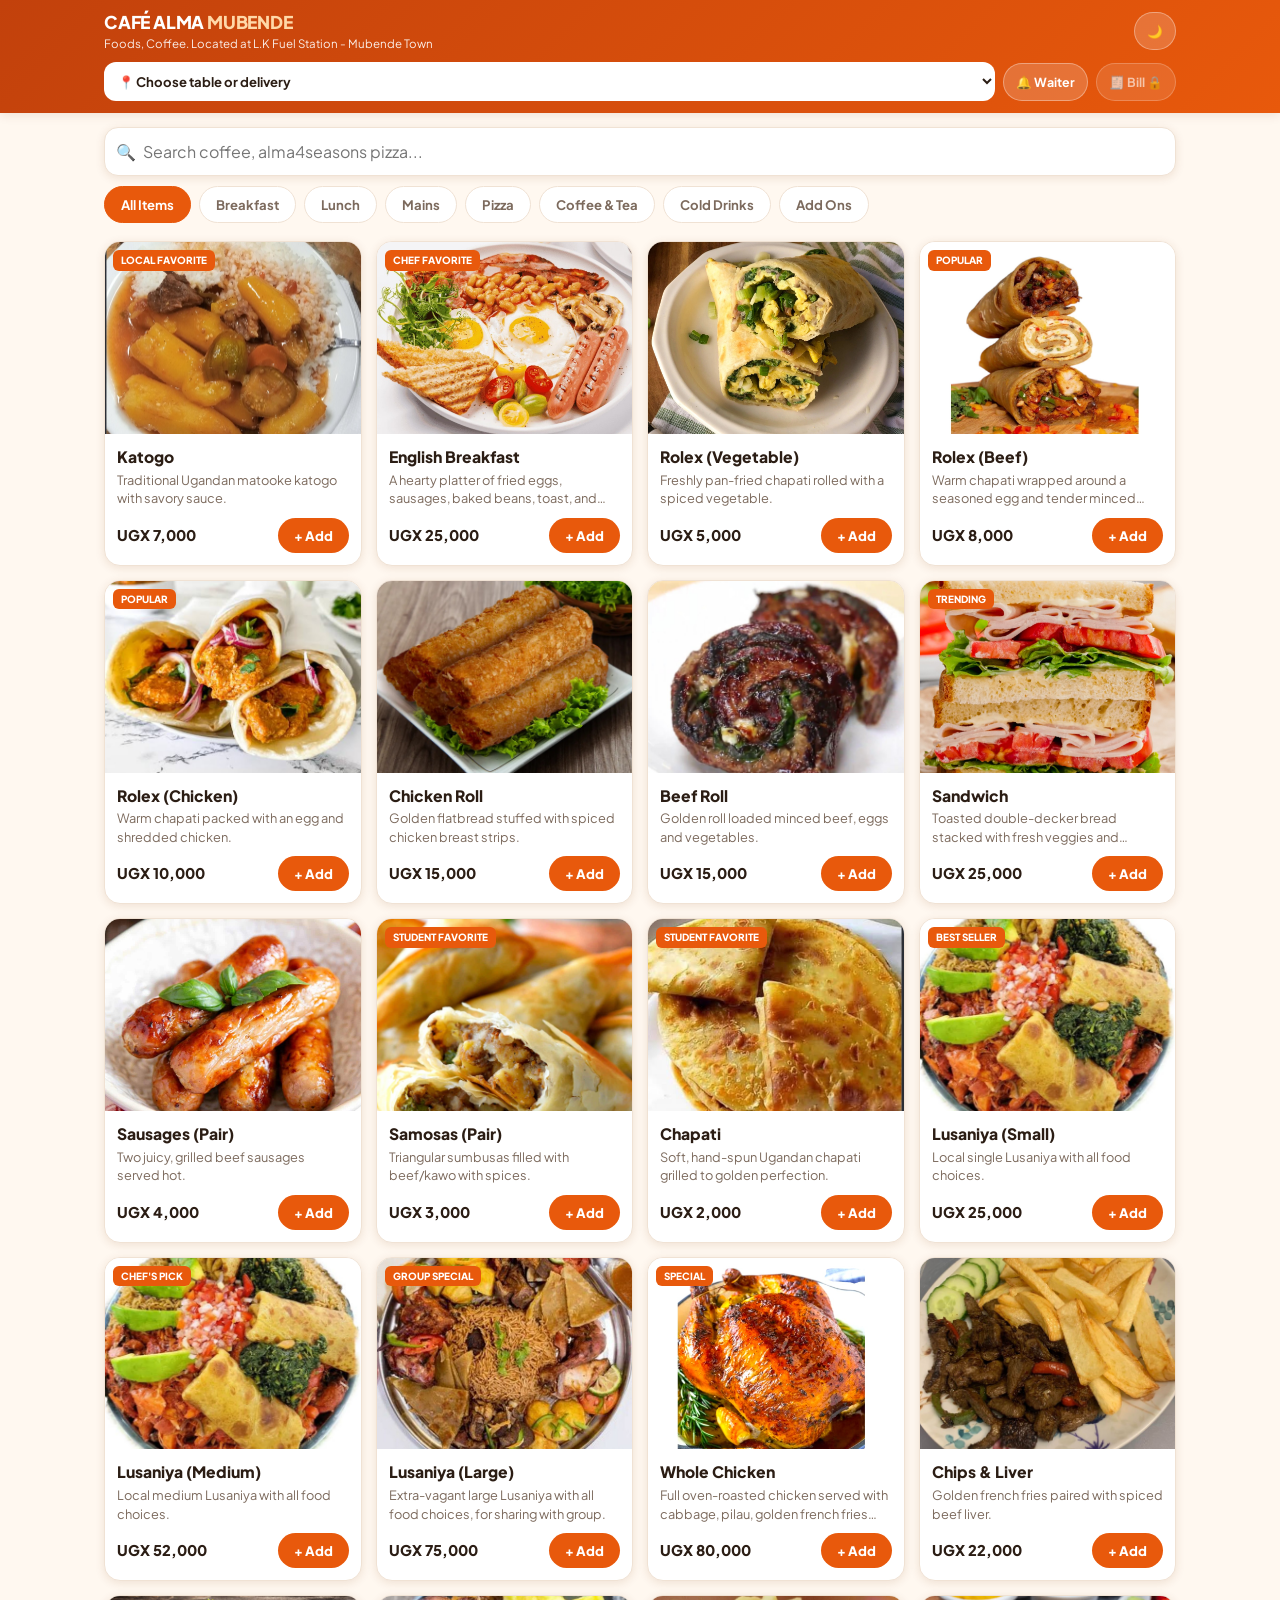
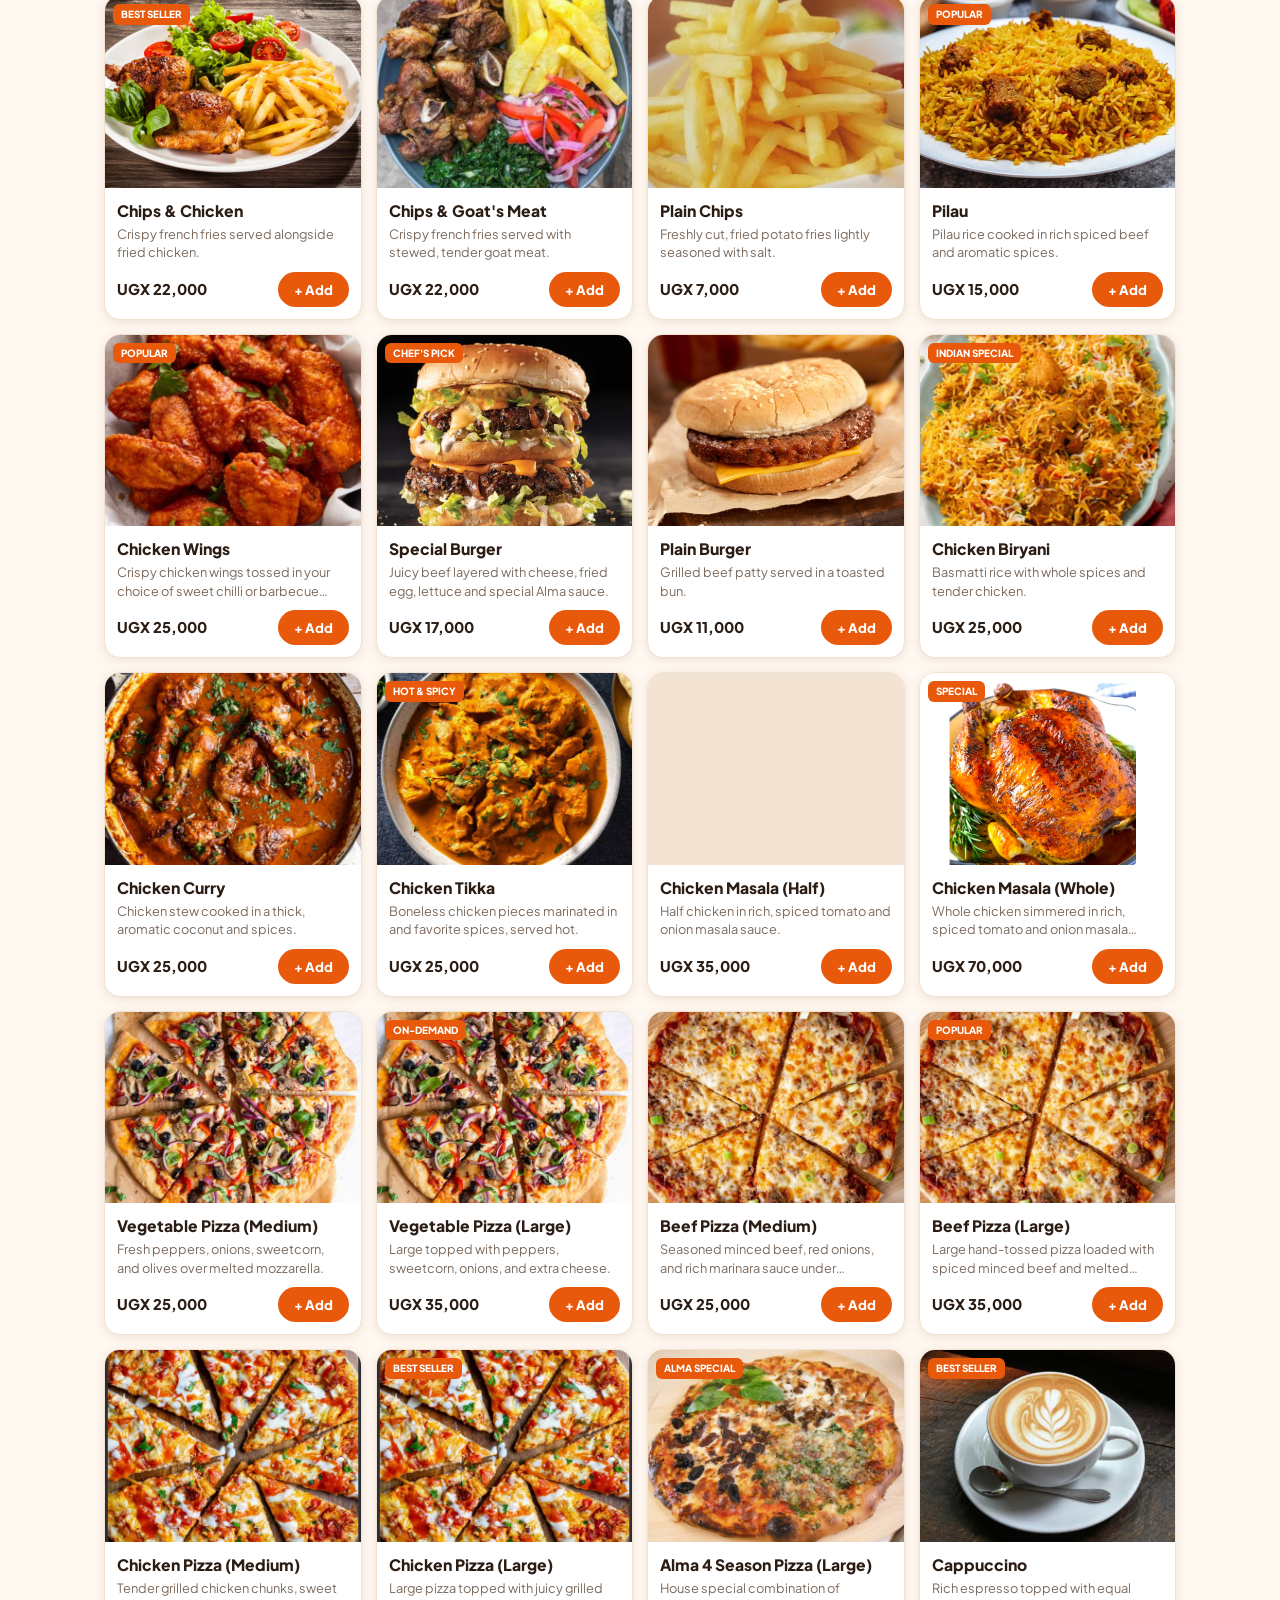
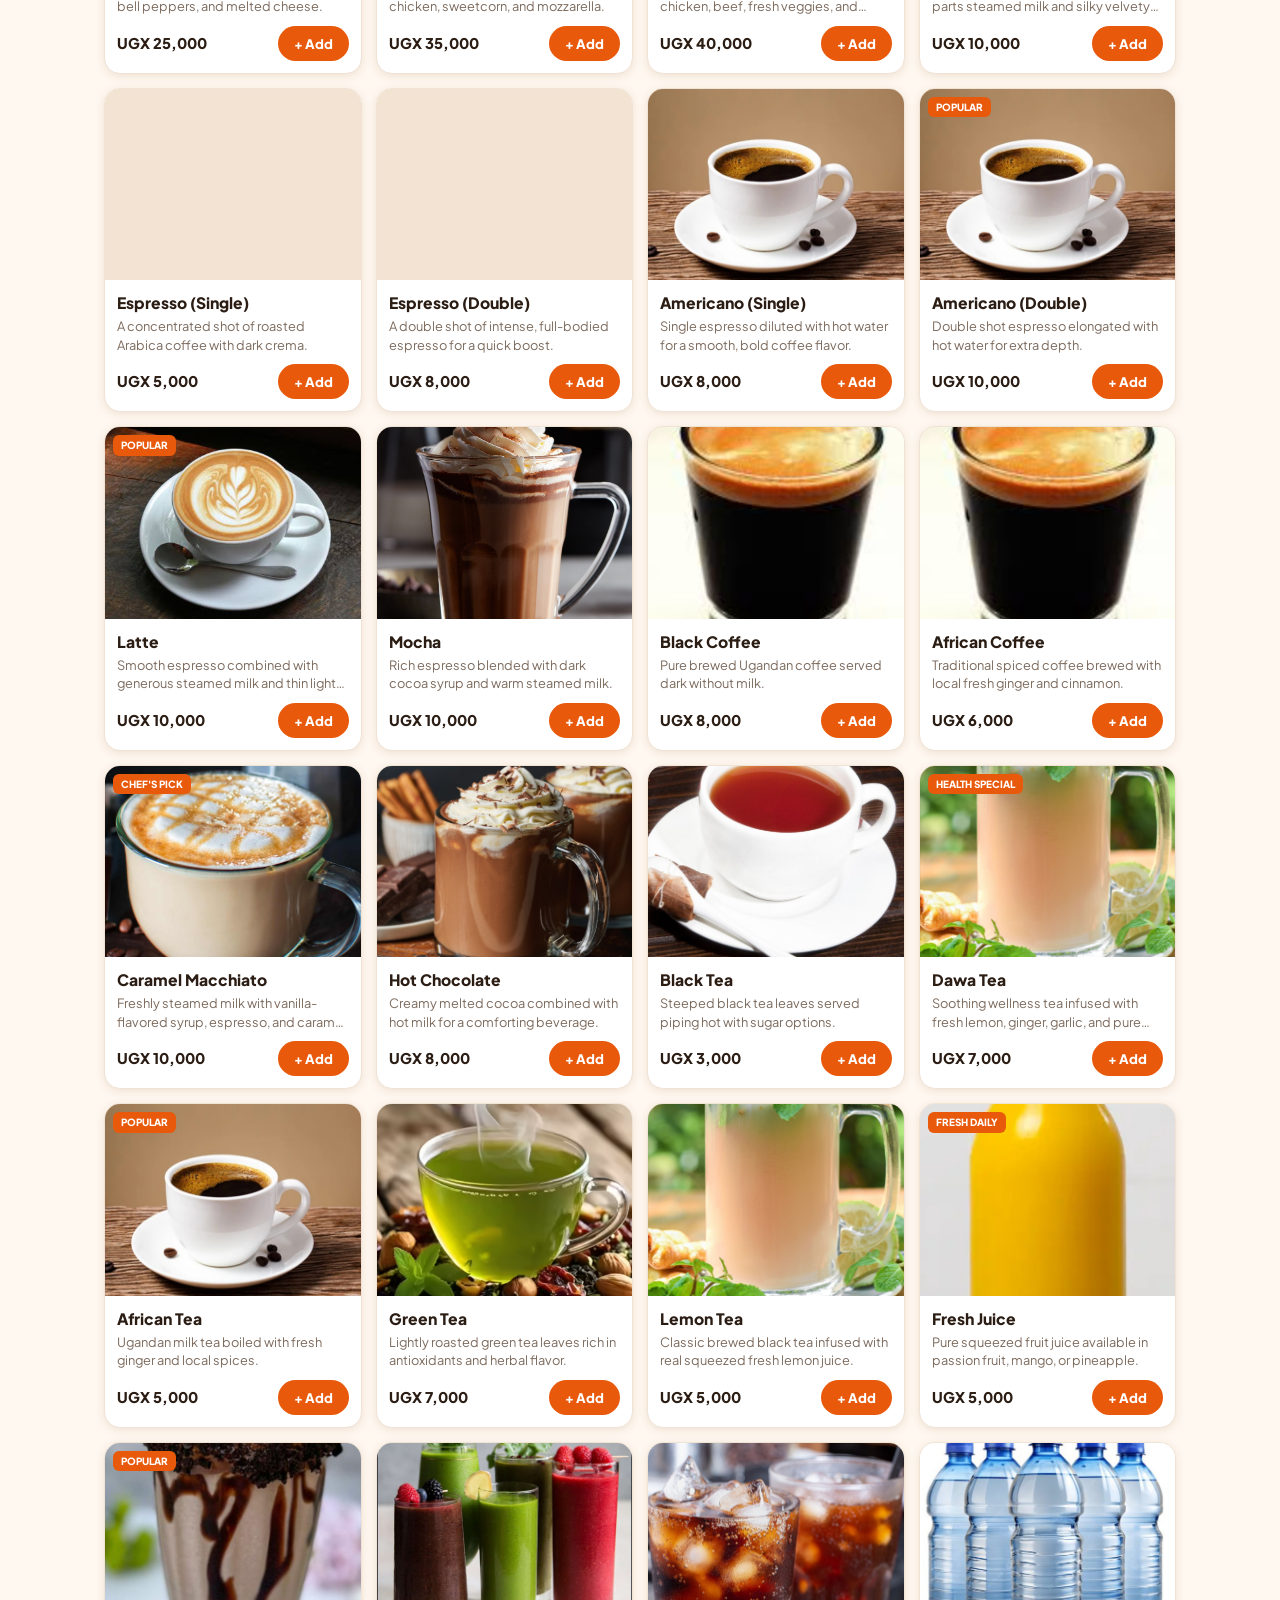
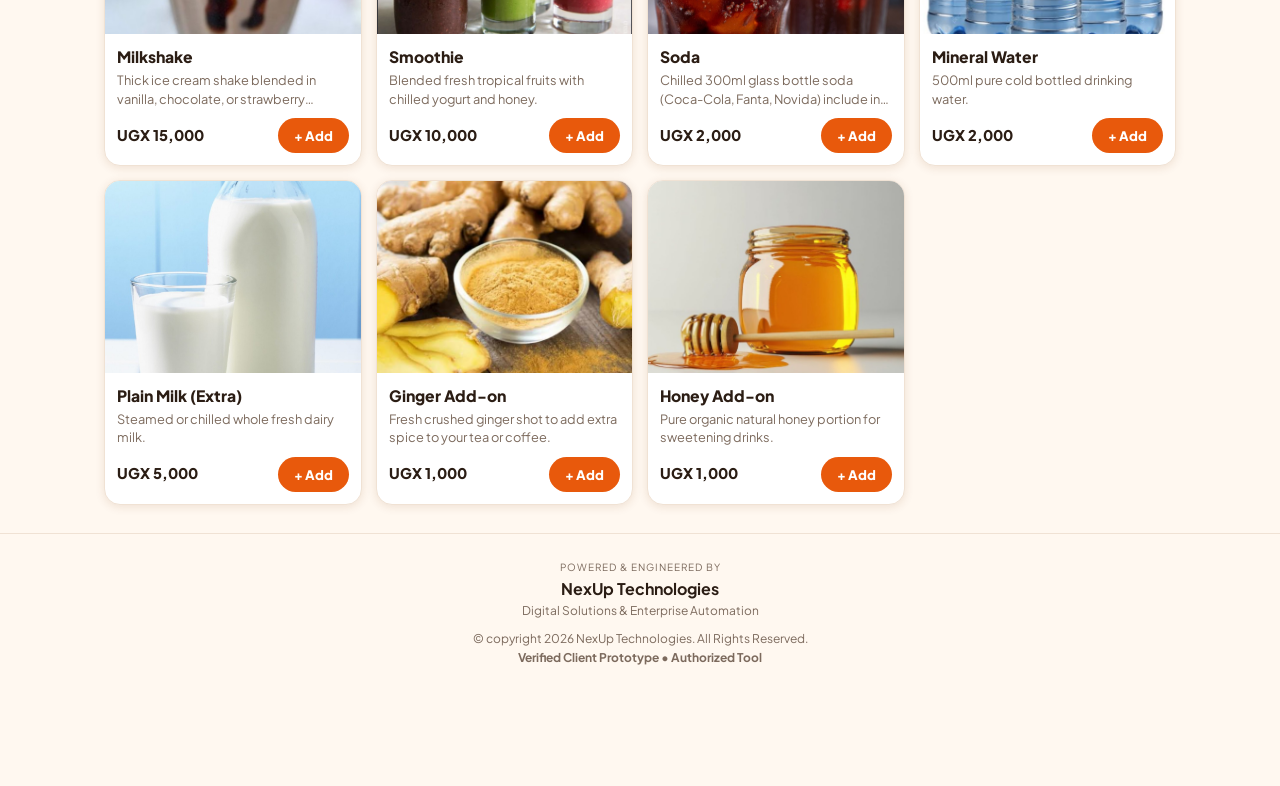
==== commit 1f39f9f8: "Add files via upload" ====
--- a/index.html
+++ b/index.html
@@ -5,8 +5,8 @@
 <meta name="viewport" content="width=device-width, initial-scale=1, viewport-fit=cover">
 <meta name="theme-color" content="#e8590c">
 <title>Café Alma Foods — Digital Table &amp; Delivery Menu</title>
-<link rel="icon" type="image/png" href="assets/favicon.png">
-<link rel="apple-touch-icon" href="assets/favicon.png">
+<link rel="icon" type="image/png" href="assets/favicon.png?v=2">
+<link rel="apple-touch-icon" href="assets/favicon.png?v=2">
 <link rel="preconnect" href="https://fonts.googleapis.com">
 <link rel="preconnect" href="https://fonts.gstatic.com" crossorigin>
 <link href="https://fonts.googleapis.com/css2?family=Plus+Jakarta+Sans:wght@400;600;700;800&display=swap" rel="stylesheet">
@@ -17,7 +17,7 @@
 
 <header class="header"><div class="wrap">
   <div class="brand">
-    <div><h1>CAFÉ ALMA <span>MUBENDE</span></h1><small>Foods, Coffee &amp; Cold Refreshments</small></div>
+    <div><h1>CAFÉ ALMA <span>MUBENDE</span></h1><small>Foods, Coffee. Located at L.K Fuel Station - Mubende Town</small></div>
     <button id="themeBtn" class="pill" aria-label="Toggle dark mode">🌙</button>
   </div>
   <div class="actions">
@@ -28,7 +28,7 @@
 </div></header>
 
 <div class="wrap controls">
-  <div class="search"><span>🔍</span><input id="search" type="search" placeholder="Search pizza, coffee, rolex..." autocomplete="off"></div>
+  <div class="search"><span>🔍</span><input id="search" type="search" placeholder="Search coffee, alma4seasons pizza..." autocomplete="off"></div>
   <nav class="cats" id="cats">
     <button class="cat active" data-cat="all">All Items</button>
     <button class="cat" data-cat="breakfast">Breakfast</button>
@@ -52,12 +52,14 @@
   <div class="sh-body">
     <div id="cartList"></div>
     <label class="lbl" for="notes">Special instructions</label>
-    <textarea id="notes" class="f" maxlength="300" placeholder="e.g. no onions, Fanta for the soda, sweet chilli sauce"></textarea>
+    <textarea id="notes" class="f" maxlength="300" placeholder="e.g. no onions, Fanta soda, chilli sauce"></textarea>
     <div id="delivery" class="hidden">
-      <label class="lbl">Delivery details</label>
+      <label class="lbl" id="dLabel">Delivery Details</label>
       <input id="dName" class="f" placeholder="Full name *" autocomplete="name">
       <input id="dPhone" class="f" type="tel" placeholder="WhatsApp / phone number *" autocomplete="tel">
       <input id="dAddr" class="f" placeholder="Landmark / address *">
+      <select id="dArea" class="f"><option value="in">Within Mubende Municipality</option><option value="out">Outside Mubende Municipality</option></select>
+      <p id="pickNote" class="mut hidden" style="margin-top:8px;font-size:.85rem">⏱️ Ready in about 5–10 minutes.</p>
     </div>
     <label class="lbl" for="pay">Payment method</label>
     <select id="pay" class="f"><option>Cash</option><option>Mobile Money</option></select>
@@ -68,7 +70,7 @@
       <div class="tot"><span>Total</span><span id="sTot">UGX 0</span></div>
     </div>
   </div>
-  <div class="sh-foot"><button id="placeBtn" class="cta">Place order</button></div>
+  <div class="sh-foot"><button id="placeBtn" class="cta">Place Order</button></div>
 </div></div>
 
 <!-- Sent -->
@@ -85,12 +87,12 @@
 <!-- Waiter -->
 <div id="waiterSheet" class="overlay"><div class="sheet">
   <div class="grab"></div>
-  <div class="sh-head"><h3>Call a waiter</h3><button class="x" data-close aria-label="Close">&times;</button></div>
+  <div class="sh-head"><h3>Call a Waiter</h3><button class="x" data-close aria-label="Close">&times;</button></div>
   <div class="sh-body"><div class="wopts">
-    <button data-w="Extra cutlery / napkins">🍴 Cutlery / napkins</button>
-    <button data-w="Water / glasses refill">Water refill</button>
-    <button data-w="Table cleaning required">Table cleaning</button>
-    <button data-w="General assistance">General assistance</button>
+    <button data-w="Extra cutlery / napkins">Cutlery / napkins</button>
+    <button data-w="Water / glasses refill">Water re-fill</button>
+    <button data-w="Table cleaning required">Table Cleaning</button>
+    <button data-w="General assistance">General Assistance</button>
   </div></div>
 </div></div>
 
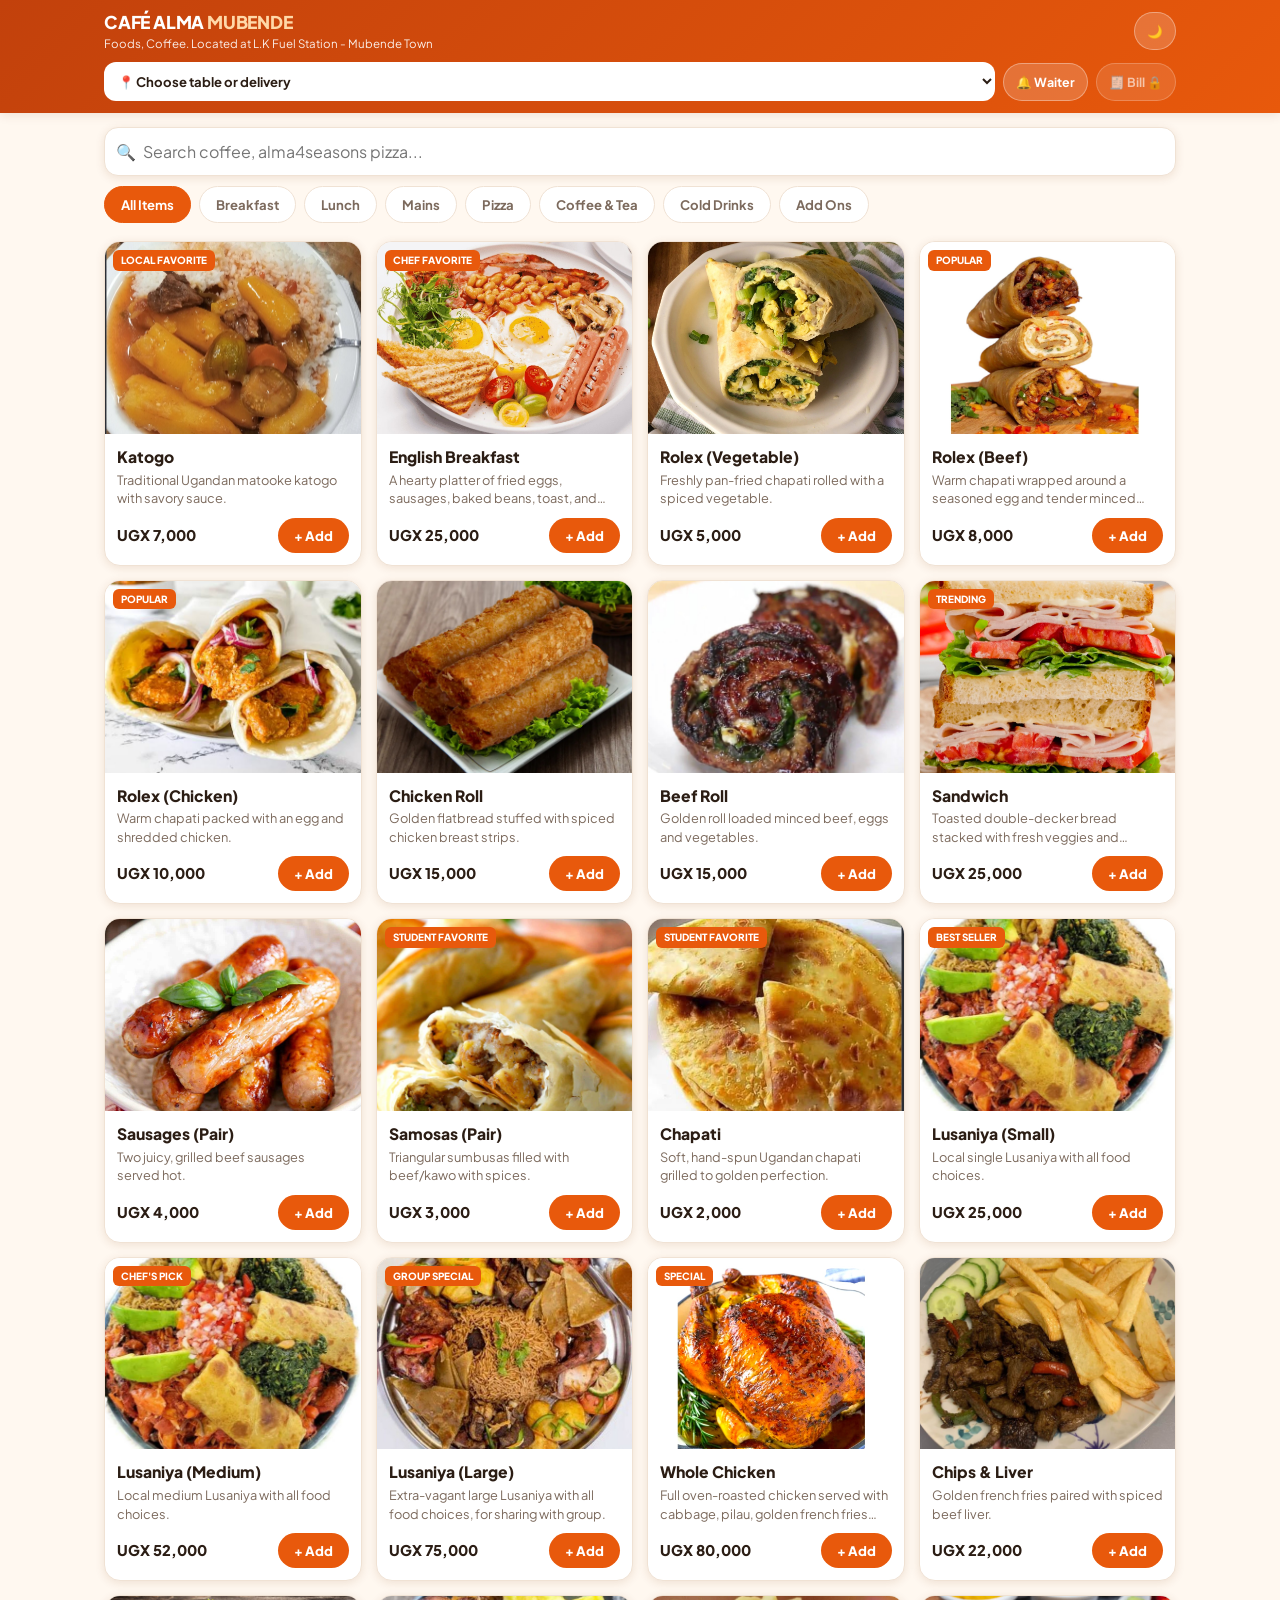
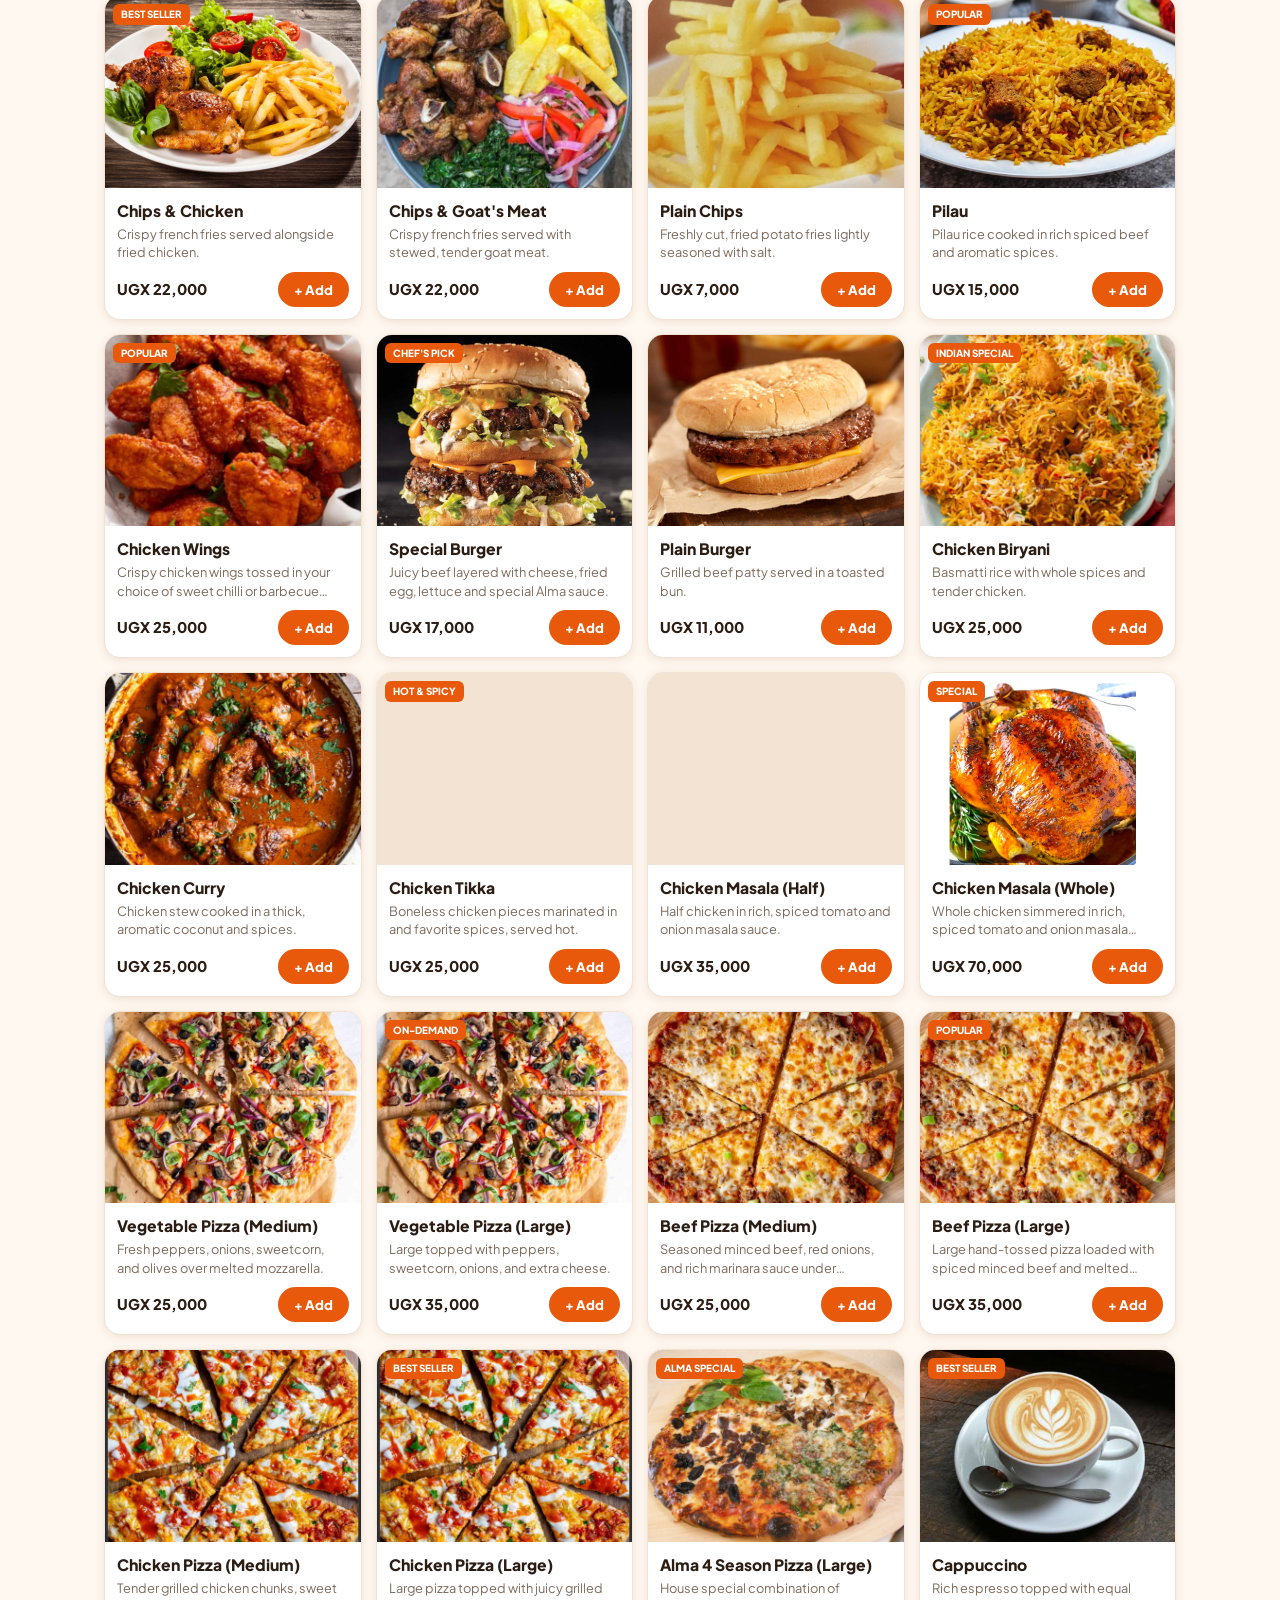
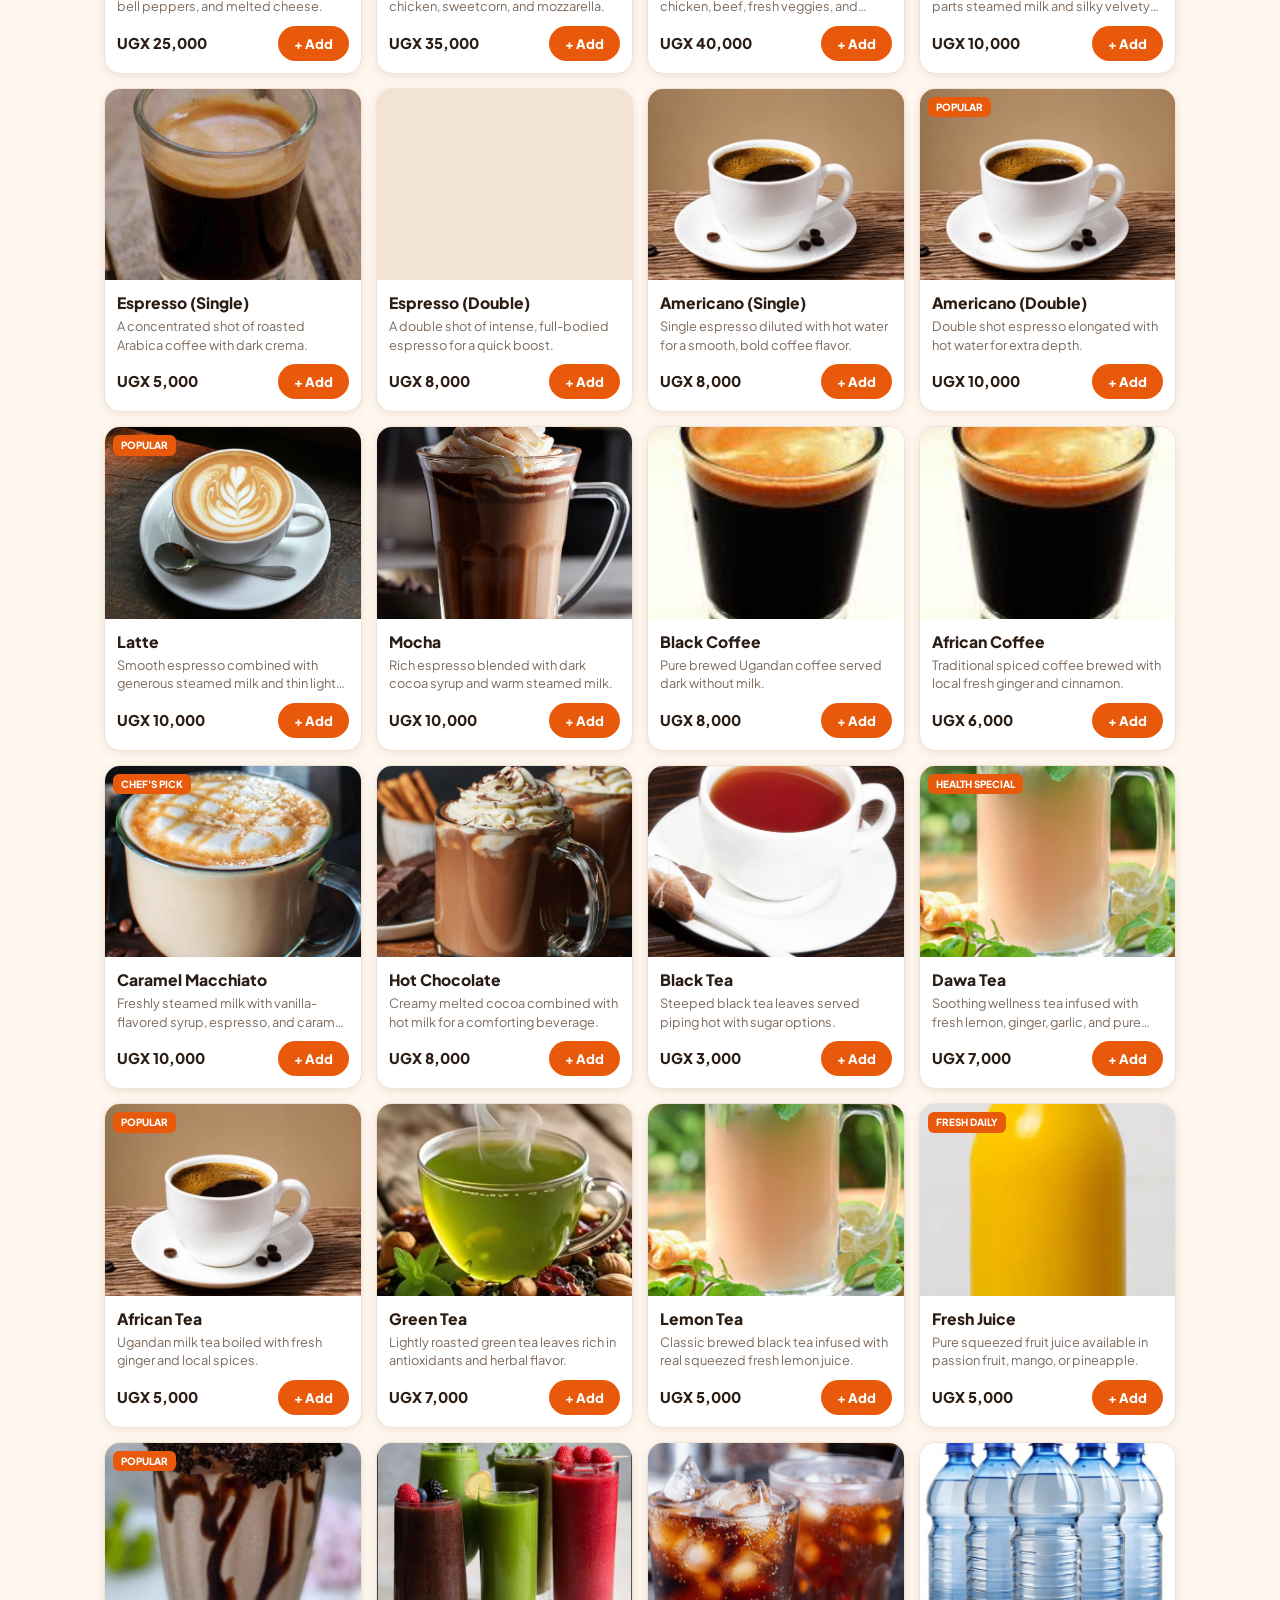
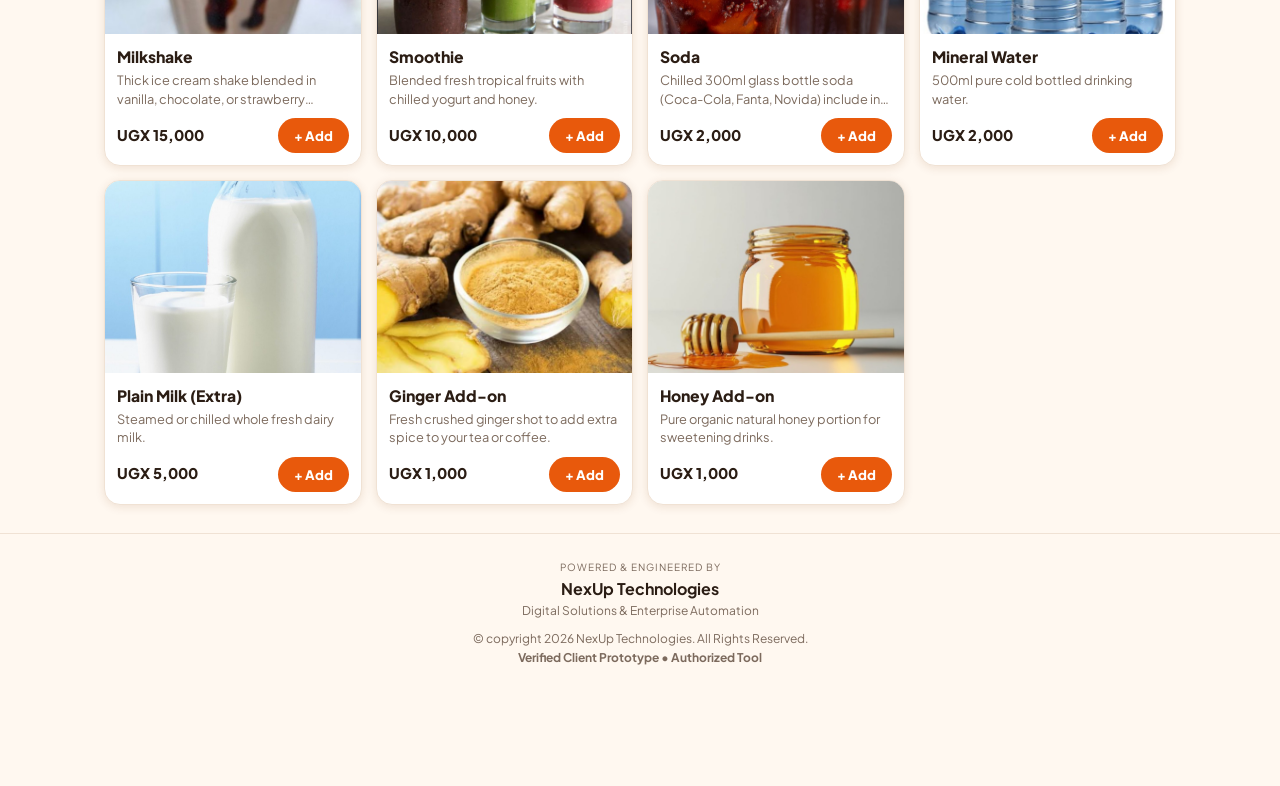
==== commit e6c5e7b5: "Add files via upload" ====
--- a/index.html
+++ b/index.html
@@ -5,6 +5,7 @@
 <meta name="viewport" content="width=device-width, initial-scale=1, viewport-fit=cover">
 <meta name="theme-color" content="#e8590c">
 <title>Café Alma Foods — Digital Table &amp; Delivery Menu</title>
+<link rel="icon" href="data:image/svg+xml,%3Csvg xmlns='http://www.w3.org/2000/svg' viewBox='0 0 100 100'%3E%3Ctext y='.9em' font-size='90'%3E🍽️%3C/text%3E%3C/svg%3E">
 <link rel="icon" type="image/png" href="assets/favicon.png?v=2">
 <link rel="apple-touch-icon" href="assets/favicon.png?v=2">
 <link rel="preconnect" href="https://fonts.googleapis.com">
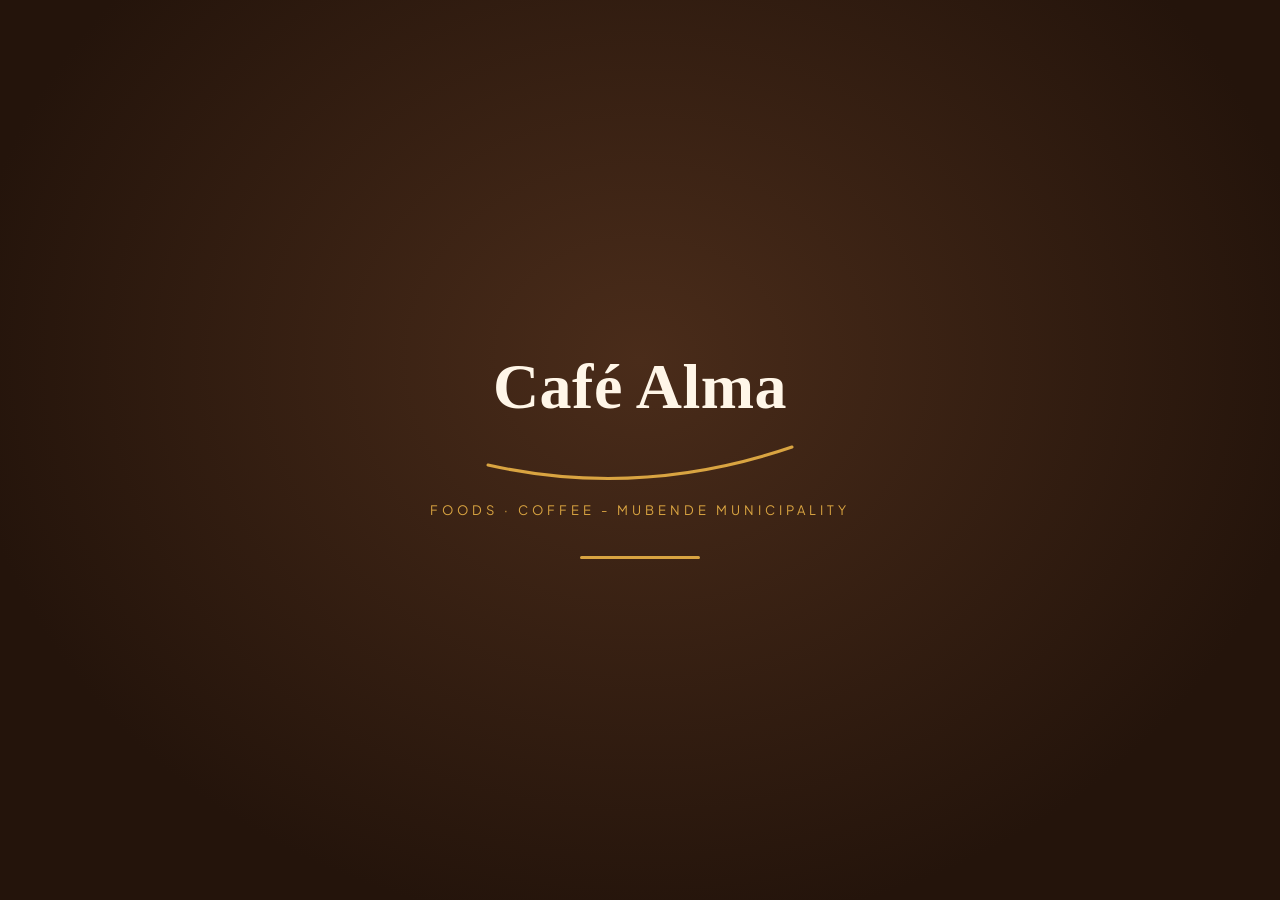
==== commit 83b9f28b: "Add files via upload" ====
--- a/index.html
+++ b/index.html
@@ -1,126 +1,160 @@
 <!DOCTYPE html>
-<html lang="en" data-theme="light">
+<html lang="en">
 <head>
-<meta charset="UTF-8">
-<meta name="viewport" content="width=device-width, initial-scale=1, viewport-fit=cover">
-<meta name="theme-color" content="#e8590c">
-<title>Café Alma Foods — Digital Table &amp; Delivery Menu</title>
-<link rel="icon" href="data:image/svg+xml,%3Csvg xmlns='http://www.w3.org/2000/svg' viewBox='0 0 100 100'%3E%3Ctext y='.9em' font-size='90'%3E🍽️%3C/text%3E%3C/svg%3E">
-<link rel="icon" type="image/png" href="assets/favicon.png?v=2">
-<link rel="apple-touch-icon" href="assets/favicon.png?v=2">
-<link rel="preconnect" href="https://fonts.googleapis.com">
-<link rel="preconnect" href="https://fonts.gstatic.com" crossorigin>
-<link href="https://fonts.googleapis.com/css2?family=Plus+Jakarta+Sans:wght@400;600;700;800&display=swap" rel="stylesheet">
-<link rel="stylesheet" href="styles.css">
-<script>try{var t=localStorage.getItem('alma_theme');if(t)document.documentElement.dataset.theme=t}catch(e){}</script>
+  <meta charset="UTF-8" />
+  <meta name="viewport" content="width=device-width, initial-scale=1.0, maximum-scale=1.0, user-scalable=no" />
+  <title>Digital Menu & Table Service</title>
+  <link rel="preconnect" href="https://fonts.googleapis.com">
+  <link rel="preconnect" href="https://fonts.gstatic.com" crossorigin>
+  <link href="https://fonts.googleapis.com/css2?family=Plus+Jakarta+Sans:wght@400;500;600;700;800&display=swap" rel="stylesheet">
+  <link rel="stylesheet" href="styles.css" />
 </head>
 <body>
+  <script src="splash.js"></script>
 
-<header class="header"><div class="wrap">
-  <div class="brand">
-    <div><h1>CAFÉ ALMA <span>MUBENDE</span></h1><small>Foods, Coffee. Located at L.K Fuel Station - Mubende Town</small></div>
-    <button id="themeBtn" class="pill" aria-label="Toggle dark mode">🌙</button>
+  <!-- Top Navigation & Header -->
+  <header class="app-header">
+    <div class="brand-bar">
+      <div class="brand-info">
+        <h1 id="restaurantName" class="brand-title">Café Alma Foods - Mubende</h1>
+        <p class="brand-subtitle">Freshly Cooked & Fast Service</p>
+      </div>
+      <div class="table-badge">
+        <span>Table</span>
+        <select id="tableSelect">
+          <option value="01">#01</option>
+          <option value="02">#02</option>
+          <option value="03" selected>#03</option>
+          <option value="04">#04</option>
+          <option value="05">#05</option>
+          <option value="VIP-1">VIP 1</option>
+        </select>
+      </div>
+    </div>
+
+    <!-- Quick Quick Call-Waiter Actions -->
+    <div class="quick-service-strip">
+      <button class="service-btn" id="btnCallWaiter">
+        <svg width="18" height="18" viewBox="0 0 24 24" fill="none" stroke="currentColor" stroke-width="2.2"><path d="M18 8A6 6 0 0 0 6 8c0 7-3 9-3 9h18s-3-2-3-9"></path><path d="M13.73 21a2 2 0 0 1-3.46 0"></path></svg>
+        Call Waiter
+      </button>
+      <button class="service-btn" id="btnRequestBill">
+        <svg width="18" height="18" viewBox="0 0 24 24" fill="none" stroke="currentColor" stroke-width="2.2"><rect x="2" y="4" width="20" height="16" rx="2"></rect><line x1="12" y1="12" x2="12" y2="12.01"></line><path d="M17 9c0 1.5-1.5 2.5-3 2.5S11 10.5 11 9s1.5-2.5 3-2.5 3 1 3 2.5z"></path></svg>
+        Request Bill
+      </button>
+    </div>
+
+    <!-- Scrollable Category Filter -->
+    <nav class="category-nav">
+      <button class="cat-pill active" data-category="all">All Items</button>
+      <button class="cat-pill" data-category="mains">Main Meals</button>
+      <button class="cat-pill" data-category="fastfood">Fast Bites</button>
+      <button class="cat-pill" data-category="drinks">Drinks & Shakes</button>
+      <button class="cat-pill" data-category="specials">Chef Specials</button>
+    </nav>
+  </header>
+
+  <!-- Main Product Display Feed -->
+  <main class="menu-container">
+    <div class="menu-grid" id="menuGrid">
+      <!-- Injected dynamically by JS -->
+    </div>
+  </main>
+
+  <!-- Sticky Bottom Cart Trigger Bar -->
+  <div class="cart-bar hidden" id="cartBar">
+    <div class="cart-bar-info">
+      <span class="cart-count-badge" id="cartBadge">0</span>
+      <div class="cart-bar-text">
+        <span class="cart-bar-label">Your Order</span>
+        <span class="cart-bar-total" id="cartBarTotal">UGX 0</span>
+      </div>
+    </div>
+    <button class="view-cart-btn" id="btnOpenCart">
+      View Order
+      <svg width="18" height="18" viewBox="0 0 24 24" fill="none" stroke="currentColor" stroke-width="2.5"><line x1="5" y1="12" x2="19" y2="12"></line><polyline points="12 5 19 12 12 19"></polyline></svg>
+    </button>
   </div>
-  <div class="actions">
-    <select id="loc" aria-label="Choose your table or delivery"></select>
-    <button id="waiterBtn" class="pill">🔔 Waiter</button>
-    <button id="billBtn" class="pill locked">🧾 Bill <span id="billIcon">🔒</span></button>
-  </div>
-</div></header>
 
-<div class="wrap controls">
-  <div class="search"><span>🔍</span><input id="search" type="search" placeholder="Search coffee, alma4seasons pizza..." autocomplete="off"></div>
-  <nav class="cats" id="cats">
-    <button class="cat active" data-cat="all">All Items</button>
-    <button class="cat" data-cat="breakfast">Breakfast</button>
-    <button class="cat" data-cat="lunch">Lunch</button>
-    <button class="cat" data-cat="mains">Mains</button>
-    <button class="cat" data-cat="pizza">Pizza</button>
-    <button class="cat" data-cat="coffee">Coffee &amp; Tea</button>
-    <button class="cat" data-cat="soft_drinks">Cold Drinks</button>
-    <button class="cat" data-cat="add_ons">Add Ons</button>
-  </nav>
-</div>
+  <!-- Order Tray Sheet Modal -->
+  <div class="modal-overlay hidden" id="cartModal">
+    <div class="modal-sheet">
+      <div class="modal-header">
+        <div>
+          <h2 class="modal-title">Your Order Summary</h2>
+          <p class="modal-sub">Table <span id="modalTableNum">#03</span> • Direct Kitchen Dispatch</p>
+        </div>
+        <button class="close-btn" id="btnCloseCart">&times;</button>
+      </div>
 
-<main class="wrap grid" id="menu"></main>
+      <div class="modal-body">
+        <div class="cart-items-list" id="cartItemsList">
+          <!-- Injected dynamically -->
+        </div>
 
-<button id="cartBar" class="cartbar hidden"><span><i id="cartCount">0</i>View order</span><span id="cartTotal">UGX 0</span></button>
+        <div class="order-notes-box">
+          <label for="orderNotes">Kitchen Instructions / Requests:</label>
+          <textarea id="orderNotes" rows="2" placeholder="e.g. Extra ketchup, extra salt, no onions, cold drinks please..."></textarea>
+        </div>
 
-<!-- Cart -->
-<div id="cartSheet" class="overlay"><div class="sheet">
-  <div class="grab"></div>
-  <div class="sh-head"><h3>Your order</h3><button class="x" data-close aria-label="Close">&times;</button></div>
-  <div class="sh-body">
-    <div id="cartList"></div>
-    <label class="lbl" for="notes">Special instructions</label>
-    <textarea id="notes" class="f" maxlength="300" placeholder="e.g. no onions, Fanta soda, chilli sauce"></textarea>
-    <div id="delivery" class="hidden">
-      <label class="lbl" id="dLabel">Delivery Details</label>
-      <input id="dName" class="f" placeholder="Full name *" autocomplete="name">
-      <input id="dPhone" class="f" type="tel" placeholder="WhatsApp / phone number *" autocomplete="tel">
-      <input id="dAddr" class="f" placeholder="Landmark / address *">
-      <select id="dArea" class="f"><option value="in">Within Mubende Municipality</option><option value="out">Outside Mubende Municipality</option></select>
-      <p id="pickNote" class="mut hidden" style="margin-top:8px;font-size:.85rem">⏱️ Ready in about 5–10 minutes.</p>
-    </div>
-    <label class="lbl" for="pay">Payment method</label>
-    <select id="pay" class="f"><option>Cash</option><option>Mobile Money</option></select>
-    <input id="hp" class="hp" tabindex="-1" autocomplete="off" aria-hidden="true">
-    <div class="sum">
-      <div><span>Food subtotal</span><span id="sSub">UGX 0</span></div>
-      <div><span id="sFeeLbl">Service fee</span><span id="sFee">UGX 0</span></div>
-      <div class="tot"><span>Total</span><span id="sTot">UGX 0</span></div>
+        <div class="payment-method-box">
+          <label>Payment Method:</label>
+          <div class="payment-options">
+            <label class="pay-option">
+              <input type="radio" name="payment" value="Cash on Delivery" checked>
+              <span>Cash</span>
+            </label>
+            <label class="pay-option">
+              <input type="radio" name="payment" value="Mobile Money">
+              <span>Mobile Money</span>
+            </label>
+            <label class="pay-option">
+              <input type="radio" name="payment" value="Card Payment">
+              <span>Card</span>
+            </label>
+          </div>
+        </div>
+
+        <div class="summary-breakdown">
+          <div class="summary-row">
+            <span>Subtotal</span>
+            <span id="summarySubtotal">UGX 0</span>
+          </div>
+          <div class="summary-row total-row">
+            <span>Total Payable</span>
+            <span id="summaryTotal">UGX 0</span>
+          </div>
+        </div>
+      </div>
+
+      <div class="modal-footer">
+        <button class="dispatch-whatsapp-btn" id="btnDispatchOrder">
+          <svg width="22" height="22" viewBox="0 0 24 24" fill="currentColor"><path d="M.057 24l1.687-6.163c-1.041-1.804-1.588-3.849-1.587-5.946.003-6.556 5.338-11.891 11.893-11.891 3.181.001 6.167 1.24 8.413 3.488 2.245 2.248 3.481 5.236 3.48 8.414-.003 6.557-5.338 11.892-11.893 11.892-1.99-.001-3.951-.5-5.688-1.448l-6.305 1.654zm6.597-3.807c1.676.995 3.276 1.591 5.392 1.592 5.448 0 9.886-4.434 9.889-9.885.002-5.462-4.415-9.89-9.881-9.892-5.452 0-9.887 4.434-9.889 9.884-.001 2.225.651 3.891 1.746 5.634l-.999 3.648 3.742-.981zm11.387-5.464c-.074-.124-.272-.198-.57-.347-.297-.149-1.758-.868-2.031-.967-.272-.099-.47-.149-.669.149-.198.297-.768.967-.941 1.165-.173.198-.347.223-.644.074-.297-.149-1.255-.462-2.39-1.475-.883-.788-1.48-1.761-1.653-2.059-.173-.297-.018-.458.13-.606.134-.133.297-.347.446-.521.151-.172.2-.296.3-.495.099-.198.05-.372-.025-.521-.075-.148-.669-1.611-.916-2.206-.242-.579-.487-.501-.669-.51l-.57-.01c-.198 0-.52.074-.792.372s-1.04 1.016-1.04 2.479 1.065 2.876 1.213 3.074c.149.198 2.095 3.2 5.076 4.487.709.306 1.263.489 1.694.626.712.226 1.36.194 1.872.118.571-.085 1.758-.719 2.006-1.413.248-.695.248-1.29.173-1.414z"/></svg>
+          Send Order to Kitchen via WhatsApp
+        </button>
+      </div>
     </div>
   </div>
-  <div class="sh-foot"><button id="placeBtn" class="cta">Place Order</button></div>
-</div></div>
 
-<!-- Sent -->
-<div id="sentSheet" class="overlay"><div class="sheet">
-  <div class="grab"></div>
-  <div class="sh-head"><h3>Almost done</h3><button class="x" data-close aria-label="Close">&times;</button></div>
-  <div class="sh-body">
-    <p>Order <b id="sentId"></b> is ready.</p>
-    <p style="margin-top:8px"><b>Tap the green button, Send in WhatsApp.</b> The café only receives your order after you send it.</p>
-  </div>
-  <div class="sh-foot"><a id="waLink" class="cta" target="_blank" rel="noopener">📲 Send order on WhatsApp</a></div>
-</div></div>
-
-<!-- Waiter -->
-<div id="waiterSheet" class="overlay"><div class="sheet">
-  <div class="grab"></div>
-  <div class="sh-head"><h3>Call a Waiter</h3><button class="x" data-close aria-label="Close">&times;</button></div>
-  <div class="sh-body"><div class="wopts">
-    <button data-w="Extra cutlery / napkins">Cutlery / napkins</button>
-    <button data-w="Water / glasses refill">Water re-fill</button>
-    <button data-w="Table cleaning required">Table Cleaning</button>
-    <button data-w="General assistance">General Assistance</button>
-  </div></div>
-</div></div>
-
-<!-- Bill -->
-<div id="billSheet" class="overlay"><div class="sheet">
-  <div class="grab"></div>
-  <div class="sh-head"><h3>Request your Bill</h3><button class="x" data-close aria-label="Close">&times;</button></div>
-  <div class="sh-body"><div id="billList"></div></div>
-</div></div>
-
-<div id="toast" class="toast hidden" role="status"></div>
-
-<footer class="app-footer">
-  <div class="footer-content">
-    <div class="brand-signature">
-      <span class="powered-by">Powered &amp; Engineered by</span>
-      <h3 class="agency-name">NexUp Technologies</h3>
-      <p class="agency-tagline">Digital Solutions &amp; Enterprise Automation</p>
+  <!-- Agency Branding & Ownership Footer -->
+  <footer class="app-footer">
+    <div class="footer-content">
+      <div class="brand-signature">
+        <span class="powered-by">Powered & Engineered by</span>
+        <h3 class="agency-name">TIBENDA ERICK</h3>
+        <p class="agency-tagline">Digital Solutions & Automation</p>
+      </div>
+      <div class="footer-meta">
+        <p>&copy; 2026 NexUp Technologies. All Rights Reserved.</p>
+        <p class="verification-badge">
+          <svg width="14" height="14" viewBox="0 0 24 24" fill="none" stroke="currentColor" stroke-width="2.5">
+            <path d="M12 22s8-4 8-10V5l-8-3-8 3v7c0 6 8 10 8 10z"></path>
+          </svg>
+          Verified Client Prototype • Authorized Demo
+        </p>
+      </div>
     </div>
-    <div class="footer-meta">
-      <p>&copy; copyright 2026 NexUp Technologies. All Rights Reserved.</p>
-      <p class="verification-badge">Verified Client Prototype • Authorized Tool</p>
-    </div>
-  </div>
-</footer>
-
-<script src="menu-data.js"></script>
-<script src="app.js"></script>
+  </footer>
+  <script src="app.js"></script>
 </body>
 </html>
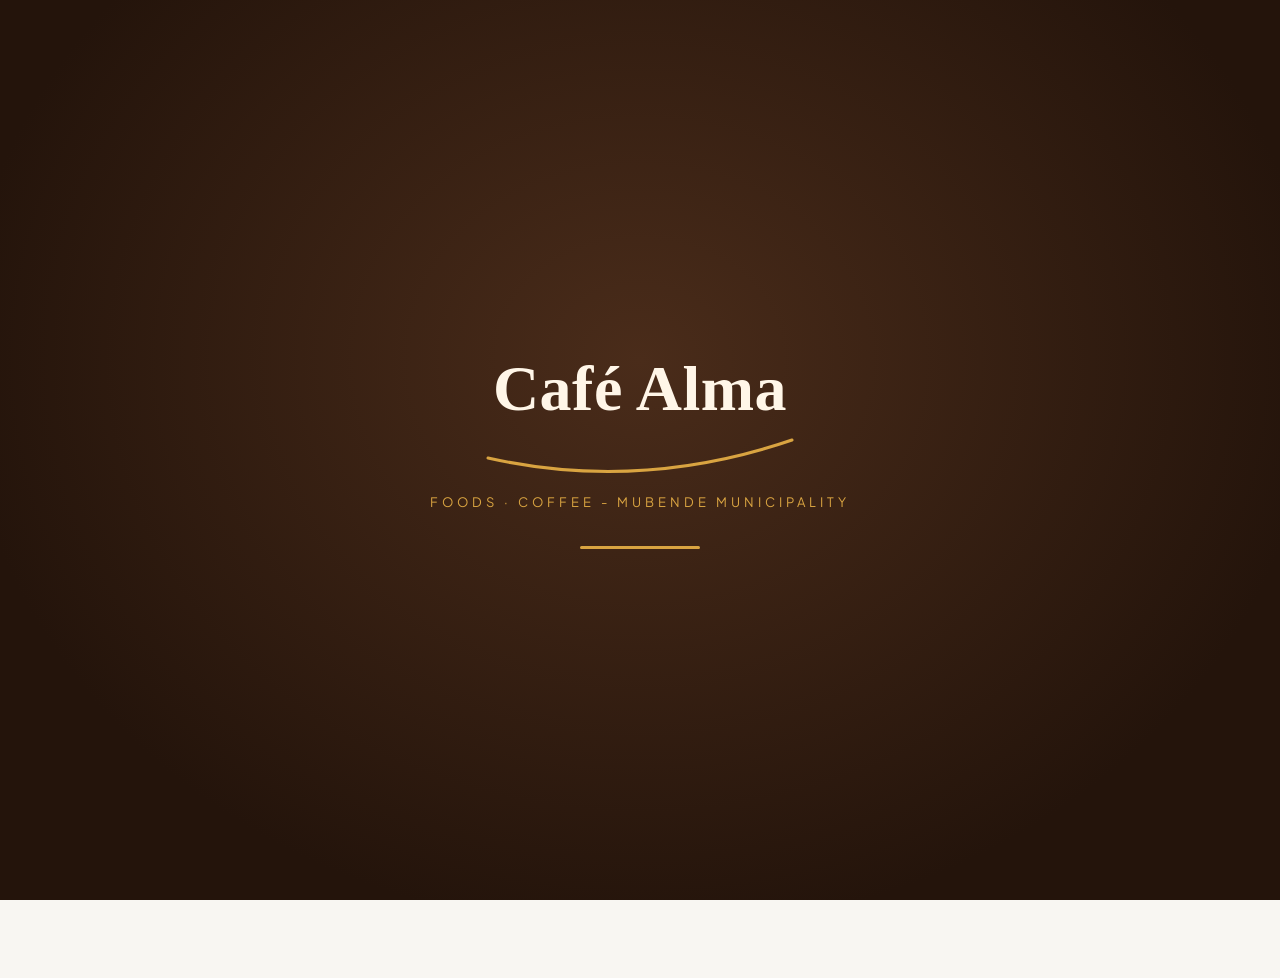
==== commit d53ac938: "Add files via upload" ====
--- a/index.html
+++ b/index.html
@@ -1,160 +1,127 @@
 <!DOCTYPE html>
-<html lang="en">
+<html lang="en" data-theme="light">
 <head>
-  <meta charset="UTF-8" />
-  <meta name="viewport" content="width=device-width, initial-scale=1.0, maximum-scale=1.0, user-scalable=no" />
-  <title>Digital Menu & Table Service</title>
-  <link rel="preconnect" href="https://fonts.googleapis.com">
-  <link rel="preconnect" href="https://fonts.gstatic.com" crossorigin>
-  <link href="https://fonts.googleapis.com/css2?family=Plus+Jakarta+Sans:wght@400;500;600;700;800&display=swap" rel="stylesheet">
-  <link rel="stylesheet" href="styles.css" />
+<meta charset="UTF-8">
+<meta name="viewport" content="width=device-width, initial-scale=1, viewport-fit=cover">
+<meta name="theme-color" content="#e8590c">
+<title>Café Alma Foods — Digital Table &amp; Delivery Menu</title>
+<link rel="icon" href="data:image/svg+xml,%3Csvg xmlns='http://www.w3.org/2000/svg' viewBox='0 0 100 100'%3E%3Ctext y='.9em' font-size='90'%3E🍽️%3C/text%3E%3C/svg%3E">
+<link rel="icon" type="image/png" href="assets/favicon.png?v=2">
+<link rel="apple-touch-icon" href="assets/favicon.png?v=2">
+<link rel="preconnect" href="https://fonts.googleapis.com">
+<link rel="preconnect" href="https://fonts.gstatic.com" crossorigin>
+<link href="https://fonts.googleapis.com/css2?family=Plus+Jakarta+Sans:wght@400;600;700;800&display=swap" rel="stylesheet">
+<link rel="stylesheet" href="styles.css">
+<script>try{var t=localStorage.getItem('alma_theme');if(t)document.documentElement.dataset.theme=t}catch(e){}</script>
 </head>
 <body>
   <script src="splash.js"></script>
 
-  <!-- Top Navigation & Header -->
-  <header class="app-header">
-    <div class="brand-bar">
-      <div class="brand-info">
-        <h1 id="restaurantName" class="brand-title">Café Alma Foods - Mubende</h1>
-        <p class="brand-subtitle">Freshly Cooked & Fast Service</p>
-      </div>
-      <div class="table-badge">
-        <span>Table</span>
-        <select id="tableSelect">
-          <option value="01">#01</option>
-          <option value="02">#02</option>
-          <option value="03" selected>#03</option>
-          <option value="04">#04</option>
-          <option value="05">#05</option>
-          <option value="VIP-1">VIP 1</option>
-        </select>
-      </div>
+<header class="header"><div class="wrap">
+  <div class="brand">
+    <div><h1>CAFÉ ALMA <span>MUBENDE</span></h1><small>Foods, Coffee. Located at L.K Fuel Station - Mubende Town</small></div>
+    <button id="themeBtn" class="pill" aria-label="Toggle dark mode">🌙</button>
+  </div>
+  <div class="actions">
+    <select id="loc" aria-label="Choose your table or delivery"></select>
+    <button id="waiterBtn" class="pill">🔔 Waiter</button>
+    <button id="billBtn" class="pill locked">🧾 Bill <span id="billIcon">🔒</span></button>
+  </div>
+</div></header>
+
+<div class="wrap controls">
+  <div class="search"><span>🔍</span><input id="search" type="search" placeholder="Search coffee, alma4seasons pizza..." autocomplete="off"></div>
+  <nav class="cats" id="cats">
+    <button class="cat active" data-cat="all">All Items</button>
+    <button class="cat" data-cat="breakfast">Breakfast</button>
+    <button class="cat" data-cat="lunch">Lunch</button>
+    <button class="cat" data-cat="mains">Mains</button>
+    <button class="cat" data-cat="pizza">Pizza</button>
+    <button class="cat" data-cat="coffee">Coffee &amp; Tea</button>
+    <button class="cat" data-cat="soft_drinks">Cold Drinks</button>
+    <button class="cat" data-cat="add_ons">Add Ons</button>
+  </nav>
+</div>
+
+<main class="wrap grid" id="menu"></main>
+
+<button id="cartBar" class="cartbar hidden"><span><i id="cartCount">0</i>View order</span><span id="cartTotal">UGX 0</span></button>
+
+<!-- Cart -->
+<div id="cartSheet" class="overlay"><div class="sheet">
+  <div class="grab"></div>
+  <div class="sh-head"><h3>Your order</h3><button class="x" data-close aria-label="Close">&times;</button></div>
+  <div class="sh-body">
+    <div id="cartList"></div>
+    <label class="lbl" for="notes">Special instructions</label>
+    <textarea id="notes" class="f" maxlength="300" placeholder="e.g. no onions, Fanta soda, chilli sauce"></textarea>
+    <div id="delivery" class="hidden">
+      <label class="lbl" id="dLabel">Delivery Details</label>
+      <input id="dName" class="f" placeholder="Full name *" autocomplete="name">
+      <input id="dPhone" class="f" type="tel" placeholder="WhatsApp / phone number *" autocomplete="tel">
+      <input id="dAddr" class="f" placeholder="Landmark / address *">
+      <select id="dArea" class="f"><option value="in">Within Mubende Municipality</option><option value="out">Outside Mubende Municipality</option></select>
+      <p id="pickNote" class="mut hidden" style="margin-top:8px;font-size:.85rem">⏱️ Ready in about 5–10 minutes.</p>
     </div>
-
-    <!-- Quick Quick Call-Waiter Actions -->
-    <div class="quick-service-strip">
-      <button class="service-btn" id="btnCallWaiter">
-        <svg width="18" height="18" viewBox="0 0 24 24" fill="none" stroke="currentColor" stroke-width="2.2"><path d="M18 8A6 6 0 0 0 6 8c0 7-3 9-3 9h18s-3-2-3-9"></path><path d="M13.73 21a2 2 0 0 1-3.46 0"></path></svg>
-        Call Waiter
-      </button>
-      <button class="service-btn" id="btnRequestBill">
-        <svg width="18" height="18" viewBox="0 0 24 24" fill="none" stroke="currentColor" stroke-width="2.2"><rect x="2" y="4" width="20" height="16" rx="2"></rect><line x1="12" y1="12" x2="12" y2="12.01"></line><path d="M17 9c0 1.5-1.5 2.5-3 2.5S11 10.5 11 9s1.5-2.5 3-2.5 3 1 3 2.5z"></path></svg>
-        Request Bill
-      </button>
-    </div>
-
-    <!-- Scrollable Category Filter -->
-    <nav class="category-nav">
-      <button class="cat-pill active" data-category="all">All Items</button>
-      <button class="cat-pill" data-category="mains">Main Meals</button>
-      <button class="cat-pill" data-category="fastfood">Fast Bites</button>
-      <button class="cat-pill" data-category="drinks">Drinks & Shakes</button>
-      <button class="cat-pill" data-category="specials">Chef Specials</button>
-    </nav>
-  </header>
-
-  <!-- Main Product Display Feed -->
-  <main class="menu-container">
-    <div class="menu-grid" id="menuGrid">
-      <!-- Injected dynamically by JS -->
-    </div>
-  </main>
-
-  <!-- Sticky Bottom Cart Trigger Bar -->
-  <div class="cart-bar hidden" id="cartBar">
-    <div class="cart-bar-info">
-      <span class="cart-count-badge" id="cartBadge">0</span>
-      <div class="cart-bar-text">
-        <span class="cart-bar-label">Your Order</span>
-        <span class="cart-bar-total" id="cartBarTotal">UGX 0</span>
-      </div>
-    </div>
-    <button class="view-cart-btn" id="btnOpenCart">
-      View Order
-      <svg width="18" height="18" viewBox="0 0 24 24" fill="none" stroke="currentColor" stroke-width="2.5"><line x1="5" y1="12" x2="19" y2="12"></line><polyline points="12 5 19 12 12 19"></polyline></svg>
-    </button>
-  </div>
-
-  <!-- Order Tray Sheet Modal -->
-  <div class="modal-overlay hidden" id="cartModal">
-    <div class="modal-sheet">
-      <div class="modal-header">
-        <div>
-          <h2 class="modal-title">Your Order Summary</h2>
-          <p class="modal-sub">Table <span id="modalTableNum">#03</span> • Direct Kitchen Dispatch</p>
-        </div>
-        <button class="close-btn" id="btnCloseCart">&times;</button>
-      </div>
-
-      <div class="modal-body">
-        <div class="cart-items-list" id="cartItemsList">
-          <!-- Injected dynamically -->
-        </div>
-
-        <div class="order-notes-box">
-          <label for="orderNotes">Kitchen Instructions / Requests:</label>
-          <textarea id="orderNotes" rows="2" placeholder="e.g. Extra ketchup, extra salt, no onions, cold drinks please..."></textarea>
-        </div>
-
-        <div class="payment-method-box">
-          <label>Payment Method:</label>
-          <div class="payment-options">
-            <label class="pay-option">
-              <input type="radio" name="payment" value="Cash on Delivery" checked>
-              <span>Cash</span>
-            </label>
-            <label class="pay-option">
-              <input type="radio" name="payment" value="Mobile Money">
-              <span>Mobile Money</span>
-            </label>
-            <label class="pay-option">
-              <input type="radio" name="payment" value="Card Payment">
-              <span>Card</span>
-            </label>
-          </div>
-        </div>
-
-        <div class="summary-breakdown">
-          <div class="summary-row">
-            <span>Subtotal</span>
-            <span id="summarySubtotal">UGX 0</span>
-          </div>
-          <div class="summary-row total-row">
-            <span>Total Payable</span>
-            <span id="summaryTotal">UGX 0</span>
-          </div>
-        </div>
-      </div>
-
-      <div class="modal-footer">
-        <button class="dispatch-whatsapp-btn" id="btnDispatchOrder">
-          <svg width="22" height="22" viewBox="0 0 24 24" fill="currentColor"><path d="M.057 24l1.687-6.163c-1.041-1.804-1.588-3.849-1.587-5.946.003-6.556 5.338-11.891 11.893-11.891 3.181.001 6.167 1.24 8.413 3.488 2.245 2.248 3.481 5.236 3.48 8.414-.003 6.557-5.338 11.892-11.893 11.892-1.99-.001-3.951-.5-5.688-1.448l-6.305 1.654zm6.597-3.807c1.676.995 3.276 1.591 5.392 1.592 5.448 0 9.886-4.434 9.889-9.885.002-5.462-4.415-9.89-9.881-9.892-5.452 0-9.887 4.434-9.889 9.884-.001 2.225.651 3.891 1.746 5.634l-.999 3.648 3.742-.981zm11.387-5.464c-.074-.124-.272-.198-.57-.347-.297-.149-1.758-.868-2.031-.967-.272-.099-.47-.149-.669.149-.198.297-.768.967-.941 1.165-.173.198-.347.223-.644.074-.297-.149-1.255-.462-2.39-1.475-.883-.788-1.48-1.761-1.653-2.059-.173-.297-.018-.458.13-.606.134-.133.297-.347.446-.521.151-.172.2-.296.3-.495.099-.198.05-.372-.025-.521-.075-.148-.669-1.611-.916-2.206-.242-.579-.487-.501-.669-.51l-.57-.01c-.198 0-.52.074-.792.372s-1.04 1.016-1.04 2.479 1.065 2.876 1.213 3.074c.149.198 2.095 3.2 5.076 4.487.709.306 1.263.489 1.694.626.712.226 1.36.194 1.872.118.571-.085 1.758-.719 2.006-1.413.248-.695.248-1.29.173-1.414z"/></svg>
-          Send Order to Kitchen via WhatsApp
-        </button>
-      </div>
+    <label class="lbl" for="pay">Payment method</label>
+    <select id="pay" class="f"><option>Cash</option><option>Mobile Money</option></select>
+    <input id="hp" class="hp" tabindex="-1" autocomplete="off" aria-hidden="true">
+    <div class="sum">
+      <div><span>Food subtotal</span><span id="sSub">UGX 0</span></div>
+      <div><span id="sFeeLbl">Service fee</span><span id="sFee">UGX 0</span></div>
+      <div class="tot"><span>Total</span><span id="sTot">UGX 0</span></div>
     </div>
   </div>
+  <div class="sh-foot"><button id="placeBtn" class="cta">Place Order</button></div>
+</div></div>
 
-  <!-- Agency Branding & Ownership Footer -->
-  <footer class="app-footer">
-    <div class="footer-content">
-      <div class="brand-signature">
-        <span class="powered-by">Powered & Engineered by</span>
-        <h3 class="agency-name">TIBENDA ERICK</h3>
-        <p class="agency-tagline">Digital Solutions & Automation</p>
-      </div>
-      <div class="footer-meta">
-        <p>&copy; 2026 NexUp Technologies. All Rights Reserved.</p>
-        <p class="verification-badge">
-          <svg width="14" height="14" viewBox="0 0 24 24" fill="none" stroke="currentColor" stroke-width="2.5">
-            <path d="M12 22s8-4 8-10V5l-8-3-8 3v7c0 6 8 10 8 10z"></path>
-          </svg>
-          Verified Client Prototype • Authorized Demo
-        </p>
-      </div>
+<!-- Sent -->
+<div id="sentSheet" class="overlay"><div class="sheet">
+  <div class="grab"></div>
+  <div class="sh-head"><h3>Almost done</h3><button class="x" data-close aria-label="Close">&times;</button></div>
+  <div class="sh-body">
+    <p>Order <b id="sentId"></b> is ready.</p>
+    <p style="margin-top:8px"><b>Tap the green button, Send in WhatsApp.</b> The café only receives your order after you send it.</p>
+  </div>
+  <div class="sh-foot"><a id="waLink" class="cta" target="_blank" rel="noopener">📲 Send order on WhatsApp</a></div>
+</div></div>
+
+<!-- Waiter -->
+<div id="waiterSheet" class="overlay"><div class="sheet">
+  <div class="grab"></div>
+  <div class="sh-head"><h3>Call a Waiter</h3><button class="x" data-close aria-label="Close">&times;</button></div>
+  <div class="sh-body"><div class="wopts">
+    <button data-w="Extra cutlery / napkins">Cutlery / napkins</button>
+    <button data-w="Water / glasses refill">Water re-fill</button>
+    <button data-w="Table cleaning required">Table Cleaning</button>
+    <button data-w="General assistance">General Assistance</button>
+  </div></div>
+</div></div>
+
+<!-- Bill -->
+<div id="billSheet" class="overlay"><div class="sheet">
+  <div class="grab"></div>
+  <div class="sh-head"><h3>Request your Bill</h3><button class="x" data-close aria-label="Close">&times;</button></div>
+  <div class="sh-body"><div id="billList"></div></div>
+</div></div>
+
+<div id="toast" class="toast hidden" role="status"></div>
+
+<footer class="app-footer">
+  <div class="footer-content">
+    <div class="brand-signature">
+      <span class="powered-by">Powered &amp; Engineered by</span>
+      <h3 class="agency-name">NexUp Technologies</h3>
+      <p class="agency-tagline">Digital Solutions &amp; Enterprise Automation</p>
     </div>
-  </footer>
-  <script src="app.js"></script>
+    <div class="footer-meta">
+      <p>&copy; copyright 2026 NexUp Technologies. All Rights Reserved.</p>
+      <p class="verification-badge">Verified Client Prototype • Authorized Tool</p>
+    </div>
+  </div>
+</footer>
+
+<script src="menu-data.js"></script>
+<script src="app.js"></script>
 </body>
 </html>
--- a/styles.css
+++ b/styles.css
@@ -1,88 +1,538 @@
-:root{--pri:#e8590c;--pri2:#c2410c;--grn:#2f9e44;--bg:#fff8f0;--card:#fff;--tx:#2b1d14;--mut:#7c6a5d;--bd:#f0e2d4;--sh:0 2px 10px rgba(120,60,10,.12)}
-[data-theme=dark]{--bg:#16110d;--card:#221a14;--tx:#fdf3e7;--mut:#b5a393;--bd:#37291f;--sh:0 2px 10px rgba(0,0,0,.5)}
-*{box-sizing:border-box;margin:0;padding:0;-webkit-tap-highlight-color:transparent}
-html{font-family:'Plus Jakarta Sans',system-ui,-apple-system,'Segoe UI',Roboto,sans-serif}
-body{background:var(--bg);color:var(--tx);line-height:1.45;padding-bottom:calc(96px + env(safe-area-inset-bottom));overflow-x:hidden;transition:background .3s,color .3s}
-button,input,select,textarea{font:inherit;color:inherit}
-button{cursor:pointer;border:0;background:none}
-.hidden{display:none!important}
-.wrap{max-width:1100px;margin:0 auto;padding:0 14px}
-.mut{color:var(--mut)}
-
-/* header */
-.header{position:sticky;top:0;z-index:50;background:linear-gradient(135deg,#c2410c,#e8590c);color:#fff;padding:calc(10px + env(safe-area-inset-top)) 0 12px;box-shadow:var(--sh)}
-.brand{display:flex;justify-content:space-between;align-items:center;gap:10px}
-.brand h1{font-size:1.1rem;font-weight:800;letter-spacing:-.2px}
-.brand h1 span{color:#ffd8a8}
-.brand small{display:block;font-size:.72rem;opacity:.9}
-.actions{display:flex;gap:8px;margin-top:10px;align-items:center}
-.actions select{flex:1 1 0;min-width:0;width:100%;background:#fff;color:#2b1d14;border:0;border-radius:12px;padding:10px;font-weight:700;font-size:.82rem;text-overflow:ellipsis}
-.pill{flex:none;background:rgba(255,255,255,.18);border:1px solid rgba(255,255,255,.35);color:#fff;border-radius:999px;padding:9px 12px;font-weight:700;font-size:.78rem;white-space:nowrap}
-.pill.locked{opacity:.65}
-
-/* search + categories */
-.controls{padding-top:14px}
-.search{position:relative;margin-bottom:10px}
-.search span{position:absolute;left:12px;top:50%;transform:translateY(-50%)}
-.search input{width:100%;padding:12px 14px 12px 38px;border:1px solid var(--bd);border-radius:14px;background:var(--card);font-size:16px;box-shadow:var(--sh)}
-.search input:focus,.f:focus{outline:2px solid var(--pri);border-color:transparent}
-.cats{display:flex;gap:8px;overflow-x:auto;padding-bottom:6px;scrollbar-width:none}
-.cats::-webkit-scrollbar{display:none}
-.cat{flex:none;padding:8px 16px;border-radius:999px;background:var(--card);border:1px solid var(--bd);color:var(--mut);font-weight:700;font-size:.82rem}
-.cat.active{background:var(--pri);border-color:var(--pri);color:#fff}
-
-/* menu cards */
-.grid{display:grid;grid-template-columns:repeat(auto-fill,minmax(250px,1fr));gap:14px;padding-top:12px}
-.card{background:var(--card);border:1px solid var(--bd);border-radius:16px;overflow:hidden;box-shadow:var(--sh);display:flex;flex-direction:column}
-.img{position:relative;aspect-ratio:4/3;background:#f3e3d3;overflow:hidden}
-.img img{width:100%;height:100%;object-fit:cover;display:block}
-.badge{position:absolute;top:8px;left:8px;background:var(--pri);color:#fff;font-size:.62rem;font-weight:800;padding:3px 8px;border-radius:6px;text-transform:uppercase}
-.info{padding:12px;display:flex;flex-direction:column;flex:1;min-width:0}
-.info h4{font-size:.98rem;font-weight:800}
-.info p{font-size:.8rem;color:var(--mut);margin:2px 0 10px;display:-webkit-box;-webkit-line-clamp:2;-webkit-box-orient:vertical;overflow:hidden}
-.foot{margin-top:auto;display:flex;justify-content:space-between;align-items:center;gap:8px}
-.foot b{font-weight:800;font-size:.92rem}
-.ctl{display:flex;align-items:center;gap:8px}
-.add{background:var(--pri);color:#fff;font-weight:800;font-size:.82rem;padding:8px 16px;border-radius:999px}
-.q{width:30px;height:30px;border-radius:50%;background:var(--pri);color:#fff;font-weight:800;font-size:1.05rem;line-height:1}
-.n{min-width:18px;text-align:center;font-weight:800}
-.empty{grid-column:1/-1;text-align:center;padding:40px;color:var(--mut)}
-@media(max-width:560px){.grid{grid-template-columns:1fr}.card{flex-direction:row}.img{width:116px;aspect-ratio:auto;flex:none}}
-
-/* floating cart bar */
-.cartbar{position:fixed;left:50%;transform:translateX(-50%);bottom:calc(14px + env(safe-area-inset-bottom));width:calc(100% - 28px);max-width:520px;background:linear-gradient(135deg,#e8590c,#c2410c);color:#fff;border-radius:999px;padding:13px 20px;display:flex;justify-content:space-between;align-items:center;font-weight:800;box-shadow:0 10px 26px rgba(194,65,12,.45);z-index:60}
-.cartbar i{font-style:normal;background:#fff;color:var(--pri2);border-radius:50%;min-width:26px;height:26px;display:inline-flex;align-items:center;justify-content:center;margin-right:10px;font-size:.82rem}
-
-/* bottom sheets */
-.overlay{position:fixed;inset:0;background:rgba(20,10,4,.6);backdrop-filter:blur(3px);display:flex;align-items:flex-end;justify-content:center;z-index:100;opacity:0;visibility:hidden;transition:opacity .2s,visibility .2s}
-.overlay.open{opacity:1;visibility:visible}
-.sheet{background:var(--card);width:100%;max-width:520px;max-height:92dvh;border-radius:22px 22px 0 0;display:flex;flex-direction:column;transform:translateY(100%);transition:transform .3s cubic-bezier(.16,1,.3,1)}
-.overlay.open .sheet{transform:none}
-@media(min-width:700px){.overlay{align-items:center}.sheet{border-radius:22px;max-height:88vh}}
-.grab{width:42px;height:4px;border-radius:2px;background:var(--bd);margin:8px auto 0}
-.sh-head{display:flex;justify-content:space-between;align-items:center;padding:12px 18px}
-.sh-head h3{font-weight:800}
-.x{font-size:1.7rem;line-height:1;color:var(--mut);padding:0 6px}
-.sh-body{padding:0 18px 12px;overflow-y:auto;overscroll-behavior:contain;flex:1}
-.sh-foot{padding:12px 18px calc(12px + env(safe-area-inset-bottom));border-top:1px solid var(--bd)}
-.cta{display:block;width:100%;background:var(--grn);color:#fff;font-weight:800;padding:15px;border-radius:14px;text-align:center;text-decoration:none;font-size:1rem}
-.cta:disabled{opacity:.6}
-.cta.sm{display:inline-block;width:auto;padding:10px 16px;font-size:.85rem;flex:none}
-.row{display:flex;gap:10px;align-items:center;justify-content:space-between;padding:12px 0;border-bottom:1px dashed var(--bd)}
-.f{width:100%;padding:12px;margin-top:8px;border:1px solid var(--bd);border-radius:12px;background:var(--bg);font-size:16px}
-textarea.f{min-height:76px;resize:vertical}
-.lbl{display:block;margin-top:14px;font-weight:800;font-size:.85rem}
-.hp{position:absolute;left:-9999px;opacity:0}
-.sum{background:var(--bg);border:1px solid var(--bd);border-radius:14px;padding:12px 14px;margin-top:14px}
-.sum div{display:flex;justify-content:space-between;font-size:.88rem;color:var(--mut);padding:2px 0}
-.sum .tot{color:var(--tx);font-weight:800;font-size:1.05rem;border-top:1px solid var(--bd);margin-top:6px;padding-top:8px}
-.wopts{display:grid;gap:10px;padding-bottom:10px}
-.wopts button{padding:14px;border-radius:14px;border:1px solid var(--bd);background:var(--bg);font-weight:700;text-align:left}
-.toast{position:fixed;left:50%;bottom:calc(90px + env(safe-area-inset-bottom));transform:translateX(-50%);background:#2b1d14;color:#fff;padding:11px 16px;border-radius:12px;z-index:300;font-size:.85rem;max-width:90%;text-align:center}
-
-/* footer */
-.app-footer{text-align:center;padding:24px 16px;margin-top:28px;color:var(--mut);font-size:.75rem;border-top:1px solid var(--bd)}
-.powered-by{text-transform:uppercase;letter-spacing:1px;font-size:.62rem}
-.agency-name{font-size:1rem;color:var(--tx);margin:2px 0}
-.footer-meta{margin-top:10px}
-.verification-badge{margin-top:2px;font-weight:700}+:root {
+  --bg-main: #F8F6F2;
+  --surface: #FFFFFF;
+  --text-dark: #1A1918;
+  --text-muted: #6E6C68;
+  --primary: #D9531E;
+  --primary-hover: #C14413;
+  --accent-warm: #FFF5EF;
+  --border-light: #EBE8E1;
+  --whatsapp-green: #25D366;
+  --shadow-sm: 0 2px 8px rgba(0, 0, 0, 0.05);
+  --shadow-lg: 0 10px 30px rgba(0, 0, 0, 0.12);
+  --radius-lg: 16px;
+  --radius-md: 12px;
+}
+
+* {
+  box-sizing: border-box;
+  margin: 0;
+  padding: 0;
+  font-family: 'Plus Jakarta Sans', sans-serif;
+  -webkit-tap-highlight-color: transparent;
+}
+
+body {
+  background-color: var(--bg-main);
+  color: var(--text-dark);
+  padding-bottom: 100px;
+}
+
+/* Header */
+.app-header {
+  position: sticky;
+  top: 0;
+  background: var(--surface);
+  z-index: 100;
+  box-shadow: var(--shadow-sm);
+  border-bottom: 1px solid var(--border-light);
+}
+
+.brand-bar {
+  display: flex;
+  justify-content: space-between;
+  align-items: center;
+  padding: 16px 20px 12px;
+}
+
+.brand-title {
+  font-size: 1.25rem;
+  font-weight: 800;
+  letter-spacing: -0.02em;
+  color: var(--text-dark);
+}
+
+.brand-subtitle {
+  font-size: 0.75rem;
+  color: var(--text-muted);
+  font-weight: 500;
+}
+
+.table-badge {
+  background: var(--accent-warm);
+  border: 1px solid rgba(217, 83, 30, 0.2);
+  padding: 4px 10px;
+  border-radius: 20px;
+  display: flex;
+  align-items: center;
+  gap: 6px;
+  font-size: 0.75rem;
+  font-weight: 700;
+  color: var(--primary);
+}
+
+.table-badge select {
+  border: none;
+  background: transparent;
+  font-weight: 800;
+  color: var(--primary);
+  outline: none;
+  cursor: pointer;
+}
+
+/* Service Actions Strip */
+.quick-service-strip {
+  display: flex;
+  gap: 10px;
+  padding: 0 20px 12px;
+}
+
+.service-btn {
+  flex: 1;
+  display: flex;
+  align-items: center;
+  justify-content: center;
+  gap: 8px;
+  background: var(--bg-main);
+  border: 1px solid var(--border-light);
+  padding: 8px 12px;
+  border-radius: var(--radius-md);
+  font-size: 0.8rem;
+  font-weight: 600;
+  color: var(--text-dark);
+  cursor: pointer;
+}
+
+.service-btn:active {
+  background: var(--border-light);
+}
+
+/* Category Filter Bar */
+.category-nav {
+  display: flex;
+  overflow-x: auto;
+  gap: 8px;
+  padding: 0 20px 14px;
+  scrollbar-width: none;
+}
+.category-nav::-webkit-scrollbar { display: none; }
+
+.cat-pill {
+  white-space: nowrap;
+  border: none;
+  background: var(--bg-main);
+  color: var(--text-muted);
+  padding: 8px 16px;
+  border-radius: 20px;
+  font-size: 0.825rem;
+  font-weight: 600;
+  cursor: pointer;
+}
+
+.cat-pill.active {
+  background: var(--text-dark);
+  color: var(--surface);
+}
+
+/* Menu Display Feed */
+.menu-container {
+  padding: 20px;
+  max-width: 600px;
+  margin: 0 auto;
+}
+
+.menu-grid {
+  display: flex;
+  flex-direction: column;
+  gap: 16px;
+}
+
+.item-card {
+  background: var(--surface);
+  border-radius: var(--radius-lg);
+  padding: 14px;
+  display: flex;
+  gap: 14px;
+  box-shadow: var(--shadow-sm);
+  border: 1px solid var(--border-light);
+  position: relative;
+}
+
+.item-img {
+  width: 90px;
+  height: 90px;
+  border-radius: var(--radius-md);
+  object-fit: cover;
+  background-color: var(--border-light);
+}
+
+.item-details {
+  flex: 1;
+  display: flex;
+  flex-direction: column;
+  justify-content: space-between;
+}
+
+.item-header {
+  display: flex;
+  justify-content: space-between;
+  align-items: flex-start;
+  gap: 8px;
+}
+
+.item-name {
+  font-size: 0.95rem;
+  font-weight: 700;
+  line-height: 1.25;
+}
+
+.item-badge {
+  background: #EAF7EE;
+  color: #1E874B;
+  font-size: 0.65rem;
+  font-weight: 700;
+  padding: 2px 6px;
+  border-radius: 4px;
+  text-transform: uppercase;
+}
+
+.item-desc {
+  font-size: 0.775rem;
+  color: var(--text-muted);
+  margin-top: 4px;
+  line-height: 1.3;
+}
+
+.item-bottom {
+  display: flex;
+  justify-content: space-between;
+  align-items: center;
+  margin-top: 10px;
+}
+
+.item-price {
+  font-size: 0.9rem;
+  font-weight: 800;
+  color: var(--primary);
+}
+
+/* Controls */
+.qty-control {
+  display: flex;
+  align-items: center;
+  gap: 10px;
+  background: var(--bg-main);
+  padding: 4px 8px;
+  border-radius: 20px;
+  border: 1px solid var(--border-light);
+}
+
+.qty-btn {
+  border: none;
+  background: var(--surface);
+  width: 26px;
+  height: 26px;
+  border-radius: 50%;
+  font-weight: 800;
+  color: var(--text-dark);
+  cursor: pointer;
+  box-shadow: 0 1px 3px rgba(0,0,0,0.1);
+  display: flex;
+  align-items: center;
+  justify-content: center;
+}
+
+.qty-btn:active { transform: scale(0.95); }
+
+.qty-count {
+  font-size: 0.85rem;
+  font-weight: 700;
+  min-width: 14px;
+  text-align: center;
+}
+
+.add-btn {
+  background: var(--text-dark);
+  color: var(--surface);
+  border: none;
+  padding: 6px 14px;
+  border-radius: 20px;
+  font-size: 0.8rem;
+  font-weight: 700;
+  cursor: pointer;
+}
+
+/* Bottom Floating Cart Bar */
+.cart-bar {
+  position: fixed;
+  bottom: 20px;
+  left: 20px;
+  right: 20px;
+  max-width: 560px;
+  margin: 0 auto;
+  background: var(--text-dark);
+  color: var(--surface);
+  border-radius: 30px;
+  padding: 10px 12px 10px 20px;
+  display: flex;
+  justify-content: space-between;
+  align-items: center;
+  box-shadow: var(--shadow-lg);
+  z-index: 200;
+}
+
+.cart-bar.hidden { display: none; }
+
+.cart-bar-info {
+  display: flex;
+  align-items: center;
+  gap: 12px;
+}
+
+.cart-count-badge {
+  background: var(--primary);
+  color: var(--surface);
+  width: 28px;
+  height: 28px;
+  border-radius: 50%;
+  font-weight: 800;
+  font-size: 0.85rem;
+  display: flex;
+  align-items: center;
+  justify-content: center;
+}
+
+.cart-bar-text {
+  display: flex;
+  flex-direction: column;
+}
+
+.cart-bar-label { font-size: 0.7rem; color: #A09E9A; text-transform: uppercase; }
+.cart-bar-total { font-size: 0.95rem; font-weight: 800; }
+
+.view-cart-btn {
+  background: var(--primary);
+  color: var(--surface);
+  border: none;
+  padding: 10px 18px;
+  border-radius: 20px;
+  font-size: 0.85rem;
+  font-weight: 700;
+  display: flex;
+  align-items: center;
+  gap: 6px;
+  cursor: pointer;
+}
+
+/* Modal Tray Sheet */
+.modal-overlay {
+  position: fixed;
+  inset: 0;
+  background: rgba(0, 0, 0, 0.6);
+  z-index: 300;
+  display: flex;
+  justify-content: center;
+  align-items: flex-end;
+}
+
+.modal-overlay.hidden { display: none; }
+
+.modal-sheet {
+  background: var(--surface);
+  width: 100%;
+  max-width: 600px;
+  border-radius: 24px 24px 0 0;
+  padding: 24px 20px;
+  max-height: 85vh;
+  overflow-y: auto;
+  animation: slideUp 0.25s ease-out;
+}
+
+@keyframes slideUp {
+  from { transform: translateY(100%); }
+  to { transform: translateY(0); }
+}
+
+.modal-header {
+  display: flex;
+  justify-content: space-between;
+  align-items: flex-start;
+  margin-bottom: 20px;
+}
+
+.modal-title { font-size: 1.15rem; font-weight: 800; }
+.modal-sub { font-size: 0.775rem; color: var(--text-muted); }
+
+.close-btn {
+  border: none;
+  background: var(--bg-main);
+  width: 32px;
+  height: 32px;
+  border-radius: 50%;
+  font-size: 1.25rem;
+  cursor: pointer;
+}
+
+.cart-items-list {
+  display: flex;
+  flex-direction: column;
+  gap: 12px;
+  margin-bottom: 20px;
+}
+
+.cart-item-row {
+  display: flex;
+  justify-content: space-between;
+  align-items: center;
+  padding-bottom: 12px;
+  border-bottom: 1px solid var(--border-light);
+}
+
+.cart-item-title { font-size: 0.875rem; font-weight: 700; }
+.cart-item-sub { font-size: 0.75rem; color: var(--text-muted); }
+
+.order-notes-box, .payment-method-box {
+  margin-bottom: 20px;
+}
+
+.order-notes-box label, .payment-method-box label {
+  display: block;
+  font-size: 0.8rem;
+  font-weight: 700;
+  margin-bottom: 8px;
+}
+
+.order-notes-box textarea {
+  width: 100%;
+  border: 1px solid var(--border-light);
+  border-radius: var(--radius-md);
+  padding: 10px;
+  font-size: 0.825rem;
+  background: var(--bg-main);
+  resize: none;
+  outline: none;
+}
+
+.payment-options {
+  display: flex;
+  gap: 10px;
+}
+
+.pay-option {
+  flex: 1;
+  border: 1px solid var(--border-light);
+  padding: 8px 10px;
+  border-radius: var(--radius-md);
+  text-align: center;
+  font-size: 0.8rem;
+  font-weight: 600;
+  cursor: pointer;
+  display: flex;
+  align-items: center;
+  justify-content: center;
+  gap: 6px;
+}
+
+.pay-option input { accent-color: var(--primary); }
+
+.summary-breakdown {
+  background: var(--bg-main);
+  padding: 14px;
+  border-radius: var(--radius-md);
+  margin-bottom: 20px;
+}
+
+.summary-row {
+  display: flex;
+  justify-content: space-between;
+  font-size: 0.85rem;
+  color: var(--text-muted);
+  margin-bottom: 6px;
+}
+
+.total-row {
+  font-size: 1rem;
+  font-weight: 800;
+  color: var(--text-dark);
+  margin-bottom: 0;
+  padding-top: 6px;
+  border-top: 1px dashed var(--border-light);
+}
+
+.dispatch-whatsapp-btn {
+  width: 100%;
+  background: var(--whatsapp-green);
+  color: white;
+  border: none;
+  padding: 14px;
+  border-radius: 30px;
+  font-size: 0.925rem;
+  font-weight: 800;
+  display: flex;
+  align-items: center;
+  justify-content: center;
+  gap: 10px;
+  cursor: pointer;
+}
+
+.dispatch-whatsapp-btn:active { opacity: 0.9; }
+
+/* Agency Branding Footer */
+.app-footer {
+  background: #111010;
+  color: #A09E9A;
+  padding: 30px 20px 40px;
+  margin-top: 40px;
+  border-top: 2px solid var(--primary);
+  text-align: center;
+}
+
+.footer-content {
+  max-width: 500px;
+  margin: 0 auto;
+  display: flex;
+  flex-direction: column;
+  gap: 16px;
+}
+
+.powered-by {
+  font-size: 0.7rem;
+  text-transform: uppercase;
+  letter-spacing: 0.08em;
+  color: var(--text-muted);
+}
+
+.agency-name {
+  color: #FFFFFF;
+  font-size: 1.1rem;
+  font-weight: 800;
+  letter-spacing: -0.01em;
+  margin-top: 2px;
+}
+
+.agency-tagline {
+  font-size: 0.75rem;
+  color: var(--primary);
+  font-weight: 600;
+  margin-top: 2px;
+}
+
+.footer-meta {
+  border-top: 1px solid #282624;
+  padding-top: 14px;
+  font-size: 0.725rem;
+  color: #807E7A;
+  display: flex;
+  flex-direction: column;
+  gap: 6px;
+}
+
+.verification-badge {
+  display: inline-flex;
+  align-items: center;
+  justify-content: center;
+  gap: 6px;
+  color: var(--whatsapp-green);
+  font-weight: 600;
+  font-size: 0.7rem;
+}
